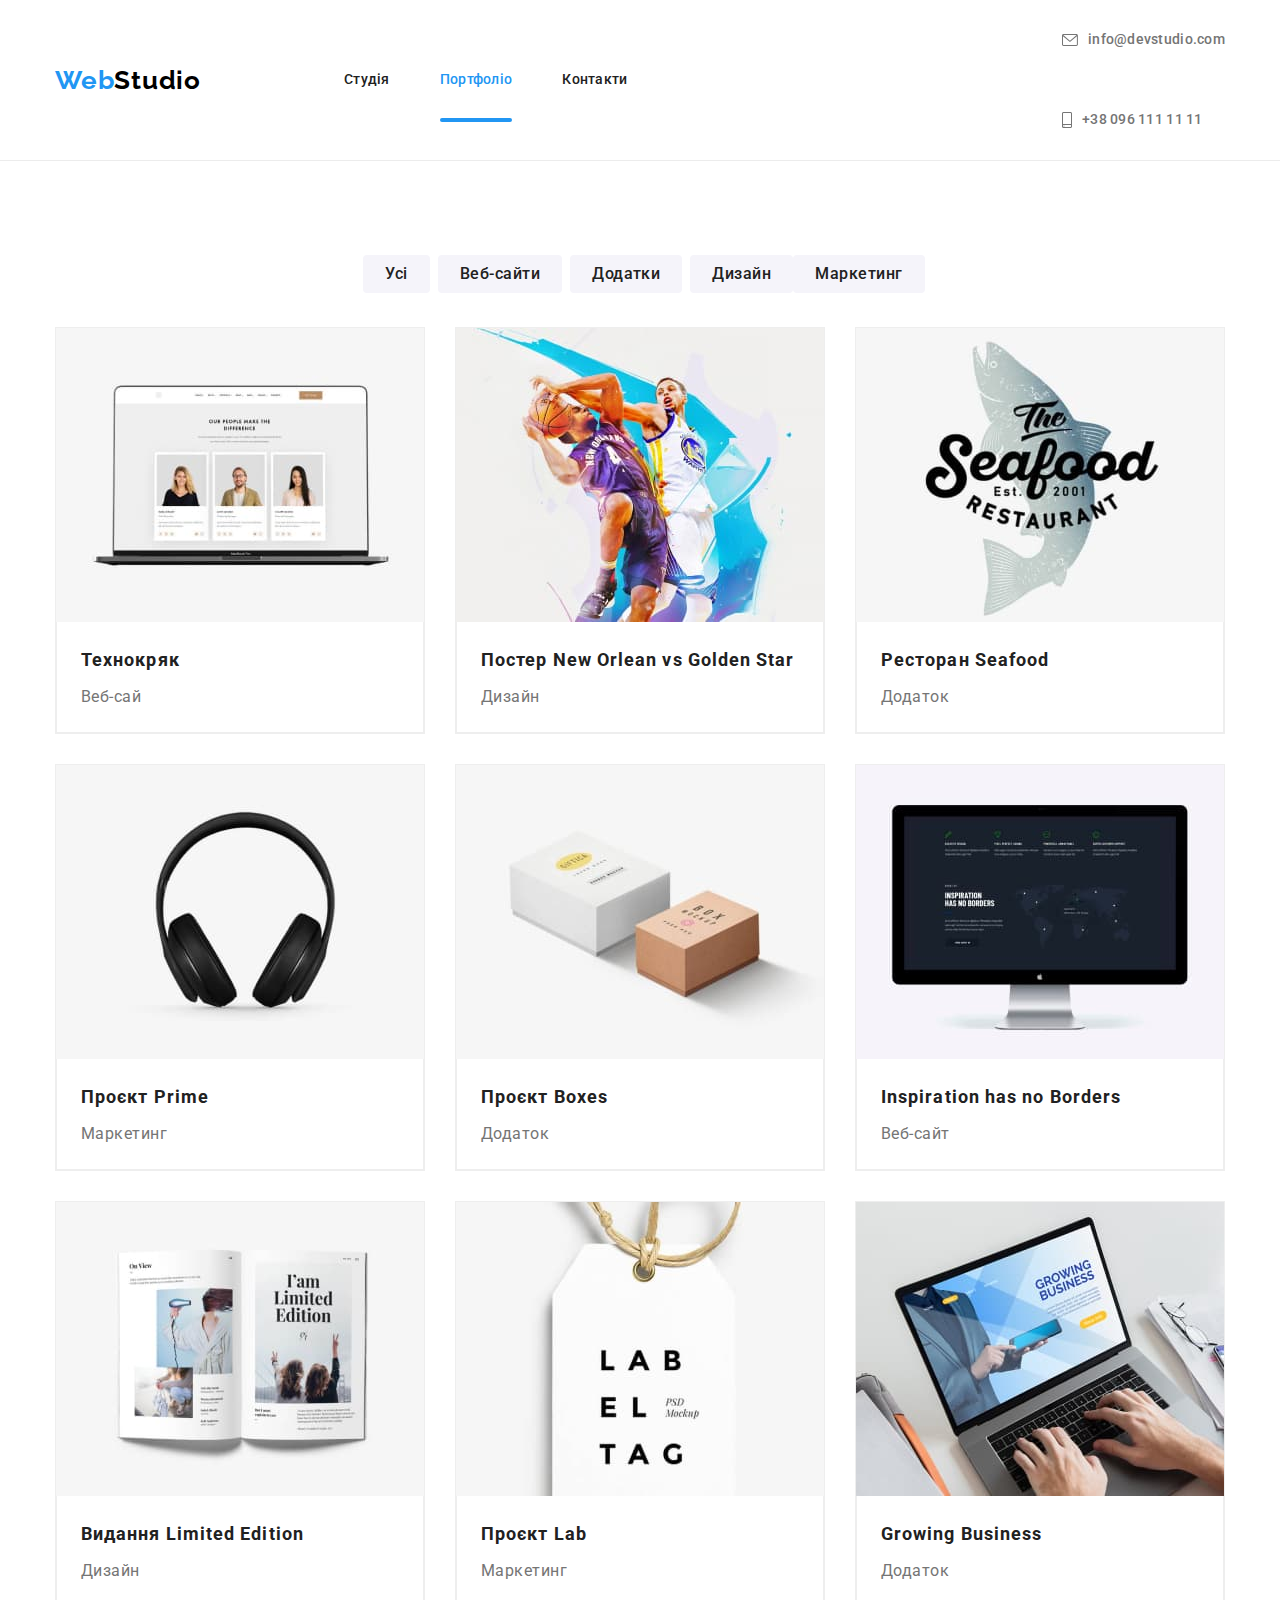
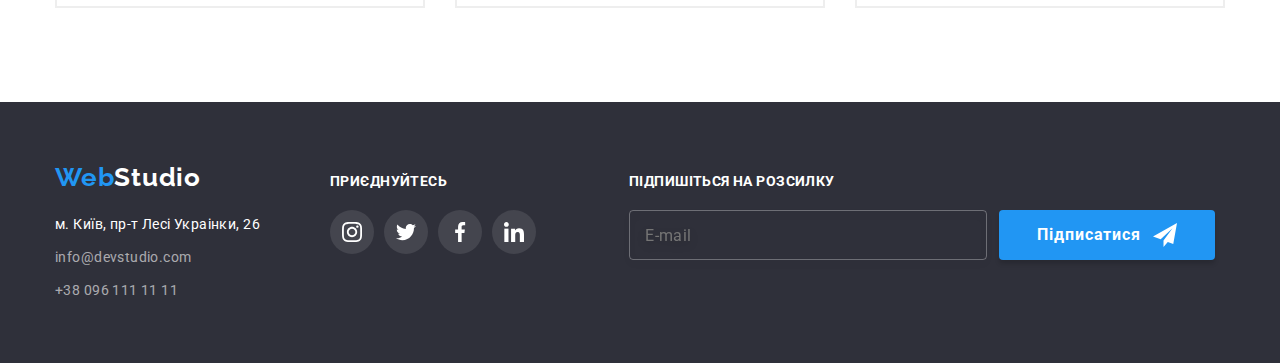
==== portfolio.html @ 85e67bdf "save" ====
<!DOCTYPE html>
<html lang="uk">
  <head>
    <meta charset="UTF-8" />
    <meta http-equiv="X-UA-Compatible" content="IE=edge" />
    <meta name="viewport" content="width=device-width, initial-scale=1.0" />
    <link rel="preconnect" href="https://fonts.googleapis.com" />
    <link rel="preconnect" href="https://fonts.gstatic.com" crossorigin />
    <link
      href="https://fonts.googleapis.com/css2?family=Raleway:wght@700&family=Roboto:wght@400;500;700;900&display=swap"
      rel="stylesheet"
    />
    <link
      rel="stylesheet"
      href="https://cdnjs.cloudflare.com/ajax/libs/modern-normalize/1.1.0/modern-normalize.min.css"
    />
    <link rel="stylesheet" href="./css/main.min.css" />
    <title>WebStudio</title>
  </head>
  <body>
    <header class="header">
      <div class="container container__header--design">
        <a class="logo" href="/" lang="en"
          >Web<span class="logo logo--color-header">Studio</span></a
        >
        <nav class="header__nav">
          <ul class="site-nav">
            <li class="site-nav__item">
              <a class="site-nav__link" href="./index.html">Студія</a>
            </li>
            <li class="site-nav__item">
              <a class="site-nav__link site-nav__link--current" href="#">Портфоліо</a>
            </li>
            <li class="site-nav__item"><a class="site-nav__link" href="#">Контакти</a></li>
          </ul>
        </nav>
        <ul class="contacts-nav">
          <li class="contacts-nav__item">
            <a class="contacts-nav__link" href="mailto:info@devstudio.com">
              <svg class="contacts-nav__icon" width="16px" height="12px">
                <use href="./images/icon/symbol-defs.svg#icon-envelope"></use>
              </svg>
              info@devstudio.com</a
            >
          </li>
          <li class="contacts-nav__item">
            <a class="contacts-nav__link" href="tel:+380961111111"
              ><svg class="contacts-nav__icon" width="10px" height="16px">
                <use href="./images/icon/symbol-defs.svg#icon-smartphone"></use></svg
              >+38 096 111 11 11</a
            >
          </li>
        </ul>
      </div>
    </header>

    <main>
      <section class="portfolio">
        <div class="container">
          <h1 class="portfolio__title">Портфоліо</h1>
          <ul class="portfolio-filter">
            <li class="portfolio-filter__item">
              <button class="portfolio-filter__button" type="button">Усі</button>
            </li>
            <li class="portfolio-filter__item">
              <button class="portfolio-filter__button" type="button">Веб-сайти</button>
            </li>
            <li class="portfolio-filter__item">
              <button class="portfolio-filter__button" type="button">Додатки</button>
            </li>
            <li class="portfolio-filter__item">
              <button class="portfolio-filter__button" type="button">Дизайн</button>
            </li>
            <li class="portfolio-filter__item">
              <button class="portfolio-filter__button" type="button">Маркетинг</button>
            </li>
          </ul>
          <ul class="portfolio-list">
            <li class="portfolio-card">
              <a class="portfolio-card__link" href="#">
                <div class="portfolio-card__img">
                  <img
                    src="./images/portfolio/tehnocrack.jpg"
                    alt="Веб-сайт технокряк"
                    width="370"
                  />
                  <p class="portfolio-card__description">
                    Ресурс пропонує комплексні пропозиції з різним рівнем функціоналу та сервісів.
                    Все це дозволить відвідувачу отримати вичерпні відомості про компанію чи
                    приватну особу.
                  </p>
                </div>
                <div class="portfolio-card__div">
                  <h2 class="portfolio-card__title">Технокряк</h2>
                  <p class="portfolio-card__text">Веб-сай</p>
                </div>
              </a>
            </li>
            <li class="portfolio-card">
              <a class="portfolio-card__link" href="#">
                <div class="portfolio-card__img">
                  <img
                    src="./images/portfolio/neworlean.jpg"
                    alt="Дизайн постеру new orlean vs golden star"
                    width="370"
                  />
                  <p class="portfolio-card__description">
                    Lorem ipsum dolor sit, amet consectetur adipisicing elit. Corrupti expedita
                    perspiciatis exercitationem, nam, optio unde placeat tempora temporibus libero
                    incidunt ut dolorum totam, quibusdam corporis cupiditate voluptas sunt quisquam
                    sit?
                  </p>
                </div>

                <div class="portfolio-card__div">
                  <h2 class="portfolio-card__title">Постер New Orlean vs Golden Star</h2>
                  <p class="portfolio-card__text">Дизайн</p>
                </div>
              </a>
            </li>
            <li class="portfolio-card">
              <a class="portfolio-card__link" href="#">
                <div class="portfolio-card__img">
                  <img
                    src="./images/portfolio/seafood.jpg"
                    alt="Додаток ресторану Сіафуд"
                    width="370"
                  />
                  <p class="portfolio-card__description">
                    Lorem ipsum dolor sit, amet consectetur adipisicing elit. Corrupti expedita
                    perspiciatis exercitationem, nam, optio unde placeat tempora temporibus libero
                    incidunt ut dolorum totam, quibusdam corporis cupiditate voluptas sunt quisquam
                    sit?
                  </p>
                </div>

                <div class="portfolio-card__div">
                  <h2 class="portfolio-card__title">Ресторан Seafood</h2>
                  <p class="portfolio-card__text">Додаток</p>
                </div></a
              >
            </li>
            <li class="portfolio-card">
              <a class="portfolio-card__link" href="#">
                <div class="portfolio-card__img">
                  <img
                    src="./images/portfolio/prime.jpg"
                    alt="Маркетинг проєкт Прайм"
                    width="370"
                  />
                  <p class="portfolio-card__description">
                    Lorem ipsum dolor sit, amet consectetur adipisicing elit. Corrupti expedita
                    perspiciatis exercitationem, nam, optio unde placeat tempora temporibus libero
                    incidunt ut dolorum totam, quibusdam corporis cupiditate voluptas sunt quisquam
                    sit?
                  </p>
                </div>

                <div class="portfolio-card__div">
                  <h2 class="portfolio-card__title">Проєкт Prime</h2>
                  <p class="portfolio-card__text">Маркетинг</p>
                </div></a
              >
            </li>
            <li class="portfolio-card">
              <a class="portfolio-card__link" href="#">
                <div class="portfolio-card__img">
                  <img src="./images/portfolio/boxes.jpg" alt="Додаток Боксес" width="370" />
                  <p class="portfolio-card__description">
                    Lorem ipsum dolor sit, amet consectetur adipisicing elit. Corrupti expedita
                    perspiciatis exercitationem, nam, optio unde placeat tempora temporibus libero
                    incidunt ut dolorum totam, quibusdam corporis cupiditate voluptas sunt quisquam
                    sit?
                  </p>
                </div>

                <div class="portfolio-card__div">
                  <h2 class="portfolio-card__title">Проєкт Boxes</h2>
                  <p class="portfolio-card__text">Додаток</p>
                </div></a
              >
            </li>
            <li class="portfolio-card">
              <a class="portfolio-card__link" href="#">
                <div class="portfolio-card__img">
                  <img
                    src="./images/portfolio/inspiration.jpg"
                    alt="Веб-сайт Натхнення не має кордонів"
                    width="370"
                  />
                  <p class="portfolio-card__description">
                    Lorem ipsum dolor sit, amet consectetur adipisicing elit. Corrupti expedita
                    perspiciatis exercitationem, nam, optio unde placeat tempora temporibus libero
                    incidunt ut dolorum totam, quibusdam corporis cupiditate voluptas sunt quisquam
                    sit?
                  </p>
                </div>

                <div class="portfolio-card__div">
                  <h2 class="portfolio-card__title">Inspiration has no Borders</h2>
                  <p class="portfolio-card__text">Веб-сайт</p>
                </div></a
              >
            </li>
            <li class="portfolio-card">
              <a class="portfolio-card__link" href="#">
                <div class="portfolio-card__img">
                  <img
                    src="./images/portfolio/limitededition.jpg"
                    alt="Дизайн проект з назвою Обмежене видання"
                    width="370"
                  />
                  <p class="portfolio-card__description">
                    Lorem ipsum dolor sit, amet consectetur adipisicing elit. Corrupti expedita
                    perspiciatis exercitationem, nam, optio unde placeat tempora temporibus libero
                    incidunt ut dolorum totam, quibusdam corporis cupiditate voluptas sunt quisquam
                    sit?
                  </p>
                </div>

                <div class="portfolio-card__div">
                  <h2 class="portfolio-card__title">Видання Limited Edition</h2>
                  <p class="portfolio-card__text">Дизайн</p>
                </div></a
              >
            </li>
            <li class="portfolio-card">
              <a class="portfolio-card__link" href="#">
                <div class="portfolio-card__img">
                  <img src="./images/portfolio/lab.jpg" alt="Маркетинг проєкт Лаб" width="370" />
                  <p class="portfolio-card__description">
                    Lorem ipsum dolor sit, amet consectetur adipisicing elit. Corrupti expedita
                    perspiciatis exercitationem, nam, optio unde placeat tempora temporibus libero
                    incidunt ut dolorum totam, quibusdam corporis cupiditate voluptas sunt quisquam
                    sit?
                  </p>
                </div>

                <div class="portfolio-card__div">
                  <h2 class="portfolio-card__title">Проєкт Lab</h2>
                  <p class="portfolio-card__text">Маркетинг</p>
                </div></a
              >
            </li>
            <li class="portfolio-card">
              <a class="portfolio-card__link" href="#">
                <div class="portfolio-card__img">
                  <img
                    src="./images/portfolio/growingbusiness.jpg"
                    alt="Додаток Зростаючий бізнес"
                    width="370"
                  />
                  <p class="portfolio-card__description">
                    Lorem ipsum dolor sit, amet consectetur adipisicing elit. Corrupti expedita
                    perspiciatis exercitationem, nam, optio unde placeat tempora temporibus libero
                    incidunt ut dolorum totam, quibusdam corporis cupiditate voluptas sunt quisquam
                    sit?
                  </p>
                </div>

                <div class="portfolio-card__div">
                  <h2 class="portfolio-card__title">Growing Business</h2>
                  <p class="portfolio-card__text">Додаток</p>
                </div></a
              >
            </li>
          </ul>
        </div>
      </section>
    </main>

    <footer class="footer">
      <div class="container footer--container">
        <div>
          <!--Назва компанії-->
          <a href="/" lang="en" class="logo"
            >Web<span class="logo logo--color-footer">Studio</span></a
          >
          <!--Адреса-->
          <address class="address">
            <ul class="address__list">
              <li class="address__item">
                <a
                  class="address__link address__link--color"
                  href="https://goo.gl/maps/CPtrU1FHBa2aNyZL9"
                  target="_blank"
                  rel="noopener noreferrer nofollow"
                  >м. Київ, пр-т Лесі Украінки, 26</a
                >
              </li>
              <li class="address__item">
                <a class="address__link" href="mailto:info@devstudio.com">info@devstudio.com</a>
              </li>
              <li class="address__item">
                <a class="address__link" href="tel:+380961111111">+38 096 111 11 11</a>
              </li>
            </ul>
          </address>
        </div>
        <div class="footer-social">
          <p class="foter-social__text">приєднуйтесь</p>
          <ul class="social-list">
            <li>
              <a class="social-list__link social-list__link--color" href="#">
                <svg class="social-list__icon social-list__icon--color" width="20px" height="20px">
                  <use href="./images/icon/symbol-defs.svg#icon-instagram"></use></svg
              ></a>
            </li>
            <li>
              <a class="social-list__link social-list__link--color" href="#">
                <svg class="social-list__icon social-list__icon--color" width="20px" height="20px">
                  <use href="./images/icon/symbol-defs.svg#icon-twitter"></use></svg
              ></a>
            </li>
            <li>
              <a class="social-list__link social-list__link--color" href="#">
                <svg class="social-list__icon social-list__icon--color" width="20px" height="20px">
                  <use href="./images/icon/symbol-defs.svg#icon-facebook"></use></svg
              ></a>
            </li>
            <li>
              <a class="social-list__link social-list__link--color" href="#">
                <svg class="social-list__icon social-list__icon--color" width="20px" height="20px">
                  <use href="./images/icon/symbol-defs.svg#icon-linkedin"></use></svg
              ></a>
            </li>
          </ul>
        </div>

        <div class="subscribe">
          <p class="subscribe__text">Підпишіться на розсилку</p>
          <form class="subscribe__form">
            <input
              class="subscribe__input"
              type="email"
              name="mail"
              id="subscribe-mail"
              placeholder="E-mail"
            />
            <button class="button button__subscribe--size" type="submit">
              Підписатися
              <svg class="button__icon" width="24px" height="24px">
                <use href="./images/icon/symbol-defs.svg#icon-send"></use>
              </svg>
            </button>
          </form>
        </div>
      </div>
    </footer>
  </body>
</html>
---- css/main.min.css ----
:root{--accent-color: #2196f3;--primary-text-color: #212121;--accent-color-background: #1586e2;--accent-color-background-description: rgba(33, 150, 243, 0.9);--primary-background-color: #ffffff;--secondary-background-color: #f5f4fa;--dark-background-color: #2f303a;--title-text-color: #757575;--text-color-white: #ffffff;--text-color-black: #000000;--text-color-footer: rgba(255, 255, 255, 0.6);--border-terms-color: #212121;--border-portfolio-card: #eeeeee;--border-portfolio-header: #ececec;--social-icon-color: #afb1b8;--social-icon-white-color: #ffffff;--primary-font: "Roboto";--logo-font: "Raleway"}body{background-color:var(--primary-background-color);font-family:var(--primary-font)}h1,h2,h3,p,ul{margin-top:0;margin-bottom:0;list-style:none}img{display:block;max-width:100%;height:auto}.visually-hidden{position:absolute;white-space:nowrap;width:1px;height:1px;overflow:hidden;border:0;padding:0;clip:rect(0 0 0 0);-webkit-clip-path:inset(50%);clip-path:inset(50%);margin:-1px}.button{display:-webkit-box;display:-ms-flexbox;display:flex;-webkit-box-align:center;-ms-flex-align:center;align-items:center;-webkit-box-pack:center;-ms-flex-pack:center;justify-content:center;margin-left:auto;margin-right:auto;width:216px;height:50px;font-family:var(--primary-font);border:none;font-weight:700;font-size:16px;line-height:1.88;letter-spacing:.06em;color:var(--text-color-white);background-color:var(--accent-color);cursor:pointer;border-radius:4px;padding:0;-webkit-box-shadow:0px 4px 4px rgba(0,0,0,.15);box-shadow:0px 4px 4px rgba(0,0,0,.15);-webkit-transition-property:color,background-color;transition-property:color,background-color;-webkit-transition-duration:250ms;transition-duration:250ms;-webkit-transition-timing-function:cubic-bezier(0.4, 0, 0.2, 1);transition-timing-function:cubic-bezier(0.4, 0, 0.2, 1)}.button:hover,.button:focus{color:var(--text-color-white);background-color:var(--accent-color-background)}.button--size{width:200px;height:50px}.button--size{width:200px;height:50px}.button__icon{margin-left:12px;fill:currentColor}.customers{padding-top:70px;padding-bottom:94px}.customers__title{font-weight:700;font-size:36px;line-height:1.17;letter-spacing:.03em;margin-bottom:50px;text-align:center}.customers-list{display:-webkit-box;display:-ms-flexbox;display:flex;-webkit-box-pack:center;-ms-flex-pack:center;justify-content:center;padding-left:0;gap:30px}.customers-list__item{width:170px;height:92px}.customers-list__link{display:-webkit-box;display:-ms-flexbox;display:flex;-webkit-box-align:center;-ms-flex-align:center;align-items:center;-webkit-box-pack:center;-ms-flex-pack:center;justify-content:center;padding:16px 32px;fill:var(--social-icon-color);border:1px solid #afb1b8;border-radius:4px;-webkit-transition-property:fill,border;transition-property:fill,border;-webkit-transition-duration:250ms;transition-duration:250ms;-webkit-transition-timing-function:cubic-bezier(0.4, 0, 0.2, 1);transition-timing-function:cubic-bezier(0.4, 0, 0.2, 1)}.customers-list__link:hover,.customers-list__link:focus{fill:var(--accent-color);border-color:var(--accent-color)}.container{margin-left:auto;margin-right:auto;padding-left:15px;padding-right:15px}@media screen and (min-width: 480px){.container{width:480px}}@media screen and (min-width: 768px){.container{width:768px}}@media screen and (min-width: 1200px){.container{width:1200px}}.features{padding-top:94px;padding-bottom:94px}.features__title{position:absolute;white-space:nowrap;width:1px;height:1px;overflow:hidden;border:0;padding:0;clip:rect(0 0 0 0);-webkit-clip-path:inset(50%);clip-path:inset(50%);margin:-1px}.features__main{display:-webkit-box;display:-ms-flexbox;display:flex;padding-left:0;-webkit-box-pack:justify;-ms-flex-pack:justify;justify-content:space-between}.features__list{width:270px}.features__icon{display:-webkit-box;display:-ms-flexbox;display:flex;width:270px;height:120px;-webkit-box-align:center;-ms-flex-align:center;align-items:center;-webkit-box-pack:center;-ms-flex-pack:center;justify-content:center;margin-bottom:30px;background-color:var(--secondary-background-color)}.features__name{text-transform:uppercase;font-weight:700;font-size:14px;line-height:1.14;letter-spacing:.03em;margin-bottom:10px}.features__text{font-size:14px;line-height:1.71;letter-spacing:.03em;color:var(--title-text-color)}.footer{background-color:var(--dark-background-color);padding-top:60px;padding-bottom:60px}.footer--container{display:-webkit-box;display:-ms-flexbox;display:flex;-webkit-box-align:baseline;-ms-flex-align:baseline;align-items:baseline}.address{margin-top:20px}.address__list{display:-webkit-box;display:-ms-flexbox;display:flex;-webkit-box-orient:vertical;-webkit-box-direction:normal;-ms-flex-direction:column;flex-direction:column;padding-left:0}.address__item:not(:last-child){margin-bottom:9px}.address__link{text-decoration:none;font-style:normal;font-size:14px;line-height:1.71;letter-spacing:.03em;color:var(--text-color-footer);-webkit-transition-property:color;transition-property:color;-webkit-transition-duration:250ms;transition-duration:250ms;-webkit-transition-timing-function:cubic-bezier(0.4, 0, 0.2, 1);transition-timing-function:cubic-bezier(0.4, 0, 0.2, 1)}.address__link:hover,.address__link:focus{color:var(--accent-color)}.address__link--color{color:var(--text-color-white)}.address__link--color:hover,.address__link--color:focus{color:var(--accent-color)}.subscribe{margin-left:93px}.subscribe__text{font-weight:700;font-size:14px;line-height:1.14;letter-spacing:.03em;text-transform:uppercase;color:var(--text-color-white);margin-bottom:20px}.subscribe__form{display:-webkit-box;display:-ms-flexbox;display:flex}.subscribe__input{width:358px;height:50px;padding-left:15px;padding-right:15px;font-weight:400;font-size:16px;line-height:1.25;letter-spacing:.03em;color:rgba(255,255,255,.6);background-color:inherit;outline:none;margin-right:12px;border:1px solid rgba(255,255,255,.3);-webkit-filter:drop-shadow(0px 4px 4px rgba(0, 0, 0, 0.15));filter:drop-shadow(0px 4px 4px rgba(0, 0, 0, 0.15));border-radius:4px;-webkit-transition-property:border-color;transition-property:border-color;-webkit-transition-duration:250ms;transition-duration:250ms;-webkit-transition-timing-function:cubic-bezier(0.4, 0, 0.2, 1);transition-timing-function:cubic-bezier(0.4, 0, 0.2, 1)}.subscribe__input:hover,.subscribe__input:focus{border-color:var(--accent-color);cursor:pointer}.header{border-bottom:1px solid var(--border-portfolio-header)}.container__header--design{display:-webkit-box;display:-ms-flexbox;display:flex;-webkit-box-align:center;-ms-flex-align:center;align-items:center;border:none;height:60px}@media screen and (min-width: 768px){.container__header--design{height:100%}}@media screen and (min-width: 1200x){.container__header--design{height:100%}}.header__nav{display:-webkit-box;display:-ms-flexbox;display:flex;-webkit-box-align:center;-ms-flex-align:center;align-items:center}.site-nav{display:none;margin-left:93px;padding-left:0}@media screen and (min-width: 768px){.site-nav{display:-webkit-box;display:-ms-flexbox;display:flex}}.site-nav__item{margin-left:50px}.site-nav__link{display:block;padding-top:32px;padding-bottom:32px;text-decoration:none;font-weight:500;font-size:14px;line-height:1.14;letter-spacing:.02em;color:var(--primary-text-color);-webkit-transition-property:color;transition-property:color;-webkit-transition-duration:250ms;transition-duration:250ms;-webkit-transition-timing-function:cubic-bezier(0.4, 0, 0.2, 1);transition-timing-function:cubic-bezier(0.4, 0, 0.2, 1)}.site-nav__link--current{position:relative;color:var(--accent-color);-webkit-transition-property:color;transition-property:color;-webkit-transition-duration:250ms;transition-duration:250ms;-webkit-transition-timing-function:cubic-bezier(0.4, 0, 0.2, 1);transition-timing-function:cubic-bezier(0.4, 0, 0.2, 1)}.site-nav__link:hover,.site-nav__link:focus{color:var(--accent-color)}.site-nav__link--current::after{display:block;position:absolute;bottom:-2px;width:100%;height:4px;background-color:currentColor;content:"";border-radius:2px}.contacts-nav{display:none;-webkit-box-align:center;-ms-flex-align:center;align-items:center;margin-left:auto;padding-left:0;margin-left:auto}@media screen and (min-width: 768px){.contacts-nav{display:block}}.contacts-nav__item{margin-left:30px}.contacts-nav__link{display:-webkit-box;display:-ms-flexbox;display:flex;-webkit-box-align:center;-ms-flex-align:center;align-items:center;padding-top:32px;padding-bottom:32px;text-decoration:none;font-weight:500;font-size:14px;line-height:1.14;letter-spacing:.02em;color:var(--title-text-color);-webkit-transition-property:color;transition-property:color;-webkit-transition-duration:250ms;transition-duration:250ms;-webkit-transition-timing-function:cubic-bezier(0.4, 0, 0.2, 1);transition-timing-function:cubic-bezier(0.4, 0, 0.2, 1)}.contacts-nav__link:hover,.contacts-nav__link:focus{color:var(--accent-color)}.contacts-nav__icon{margin-right:10px;fill:currentColor}.header__menu-button{margin-left:auto}@media screen and (min-width: 768px){.header__menu-button{display:none}}.hero{background-color:var(--dark-background-color);background-image:-webkit-gradient(linear, left top, left bottom, from(rgba(47, 48, 58, 0.4)), to(rgba(47, 48, 58, 0.4))),url(../images/Hero.jpg);background-image:linear-gradient(rgba(47, 48, 58, 0.4), rgba(47, 48, 58, 0.4)),url(../images/Hero.jpg);background-repeat:no-repeat;background-position:50%;text-align:center;-webkit-box-pack:center;-ms-flex-pack:center;justify-content:center;max-width:1600px;padding-top:200px;padding-bottom:200px;margin-left:auto;margin-right:auto}.hero__title{font-weight:900;font-size:44px;line-height:1.36;text-transform:uppercase;letter-spacing:.06em;color:var(--text-color-white);margin-bottom:30px;max-width:696px;margin-left:auto;margin-right:auto}.logo{text-decoration:none;font-family:var(--logo-font);font-weight:700;font-size:26px;line-height:1.19;letter-spacing:.03em;color:var(--accent-color)}.logo--color-header{color:var(--text-color-black)}.logo--color-footer{color:var(--text-color-white)}.backdrop{position:fixed;top:0;left:0;width:100%;height:100%;background-color:rgba(0,0,0,.2);-webkit-transition-property:opacity,visibility;transition-property:opacity,visibility;-webkit-transition-duration:250ms;transition-duration:250ms;-webkit-transition-timing-function:cubic-bezier(0.4, 0, 0.2, 1);transition-timing-function:cubic-bezier(0.4, 0, 0.2, 1)}.is-hidden{opacity:0;visibility:hidden;pointer-events:none}.modal{position:absolute;top:50%;left:50%;-webkit-transform:translate(-50%, -50%);transform:translate(-50%, -50%);width:528px;padding:40px;background-color:var(--primary-background-color);-webkit-box-shadow:0px 1px 3px rgba(0,0,0,.12),0px 1px 1px rgba(0,0,0,.14),0px 2px 1px rgba(0,0,0,.2);box-shadow:0px 1px 3px rgba(0,0,0,.12),0px 1px 1px rgba(0,0,0,.14),0px 2px 1px rgba(0,0,0,.2);border-radius:4px}.modal__close-button{position:absolute;top:8px;right:8px;width:30px;height:30px;padding:0;border-radius:50%;background-color:var(--primary-background-color);border:1px solid rgba(0,0,0,.1);cursor:pointer;outline:none}.modal__close-button:hover .modal__close-icon,.modal__close-button:focus .modal__close-icon{fill:var(--accent-color)}.modal__close-icon{position:absolute;top:50%;left:50%;-webkit-transform:translate(-50%, -50%);transform:translate(-50%, -50%);-webkit-transition-property:fill;transition-property:fill;-webkit-transition-duration:250ms;transition-duration:250ms;-webkit-transition-timing-function:cubic-bezier(0.4, 0, 0.2, 1);transition-timing-function:cubic-bezier(0.4, 0, 0.2, 1)}.modal__title{font-weight:700;font-size:20px;line-height:1.15;text-align:center;margin-bottom:12px;letter-spacing:.03em;color:var(--primary-text-color)}.order-form__lable{display:block;font-weight:400;font-size:12px;line-height:1.17;letter-spacing:.01em;margin-bottom:4px;color:var(--title-text-color)}.order-form__block{position:relative;display:-webkit-box;display:-ms-flexbox;display:flex;-webkit-box-orient:vertical;-webkit-box-direction:normal;-ms-flex-direction:column;flex-direction:column;margin-bottom:10px}.order-form__block:hover .order-form__icon{fill:var(--accent-color)}.order-form__block:focus-within .order-form__icon{fill:var(--accent-color)}.order-form__icon{position:absolute;width:18px;height:18px;top:50%;-webkit-transform:translateY(-50%);transform:translateY(-50%);left:15px;fill:currentColor;-webkit-transition-property:fill;transition-property:fill;-webkit-transition-duration:250ms;transition-duration:250ms;-webkit-transition-timing-function:cubic-bezier(0.4, 0, 0.2, 1);transition-timing-function:cubic-bezier(0.4, 0, 0.2, 1)}.order-form__input{padding:11px 12px 11px 42px;border:1px solid rgba(33,33,33,.2);border-radius:4px;outline:none;-webkit-transition-property:border-color;transition-property:border-color;-webkit-transition-duration:250ms;transition-duration:250ms;-webkit-transition-timing-function:cubic-bezier(0.4, 0, 0.2, 1);transition-timing-function:cubic-bezier(0.4, 0, 0.2, 1)}.order-form__input:hover,.order-form__input:focus{border-color:var(--accent-color);cursor:pointer}.order-form__comments{display:block;margin-bottom:20px;resize:none;width:100%;height:120px;padding:12px 16px;border:1px solid rgba(33,33,33,.2);border-radius:4px;outline:none;-webkit-transition-property:border-color;transition-property:border-color;-webkit-transition-duration:250ms;transition-duration:250ms;-webkit-transition-timing-function:cubic-bezier(0.4, 0, 0.2, 1);transition-timing-function:cubic-bezier(0.4, 0, 0.2, 1)}.order-form__comments:hover,.order-form__comments:focus{border-color:var(--accent-color);cursor:pointer}.order-form__block textarea::-webkit-input-placeholder{font-weight:400;font-size:12px;line-height:1.17;letter-spacing:.01em;color:rgba(117,117,117,.5)}.order-form__block textarea::-moz-placeholder{font-weight:400;font-size:12px;line-height:1.17;letter-spacing:.01em;color:rgba(117,117,117,.5)}.order-form__block textarea:-ms-input-placeholder{font-weight:400;font-size:12px;line-height:1.17;letter-spacing:.01em;color:rgba(117,117,117,.5)}.order-form__block textarea::-ms-input-placeholder{font-weight:400;font-size:12px;line-height:1.17;letter-spacing:.01em;color:rgba(117,117,117,.5)}.order-form__block textarea::placeholder{font-weight:400;font-size:12px;line-height:1.17;letter-spacing:.01em;color:rgba(117,117,117,.5)}.conditions{position:relative;margin-bottom:30px}.conditions__label::before{position:absolute;top:50%;-webkit-transform:translateY(-50%);transform:translateY(-50%);left:12px;width:16px;height:15px;border:2px solid var(--border-terms-color);border-radius:2px;opacity:1;content:""}.conditions__input:checked+.conditions__label::before{opacity:0}.conditions__label::after{position:absolute;top:50%;-webkit-transform:translateY(-50%);transform:translateY(-50%);left:12px;width:16px;height:15px;background-image:url(../images/icon/icon\ check.svg);border-radius:2px;opacity:0;content:""}.conditions__input:checked+.conditions__label::after{opacity:1}.conditions__label{padding-left:35px;font-weight:400;font-size:14px;line-height:1.71;letter-spacing:.03em;color:var(--title-text-color)}.conditions__link{-webkit-text-decoration-line:underline;text-decoration-line:underline;color:var(--accent-color)}.portfolio{margin-top:94px;margin-bottom:94px}.portfolio__title{position:absolute;white-space:nowrap;width:1px;height:1px;overflow:hidden;border:0;padding:0;clip:rect(0 0 0 0);-webkit-clip-path:inset(50%);clip-path:inset(50%);margin:-1px}.portfolio-filter{display:-webkit-box;display:-ms-flexbox;display:flex;-webkit-box-pack:center;-ms-flex-pack:center;justify-content:center;margin-bottom:34px;padding-left:0}.portfolio-filter__item:not(:last-child){margin-left:8px}.portfolio-filter__button{cursor:pointer;font-family:var(--primary-font);border:none;font-weight:500;font-size:16px;line-height:1.63;letter-spacing:.03em;padding:6px 22px;border-radius:4px;-webkit-box-shadow:none;box-shadow:none;color:var(--primary-text-color);background-color:var(--secondary-background-color);-webkit-transition:color,background-color,-webkit-box-shadow;transition:color,background-color,-webkit-box-shadow;transition:box-shadow,color,background-color;transition:box-shadow,color,background-color,-webkit-box-shadow;-webkit-transition-duration:250ms;transition-duration:250ms;-webkit-transition-timing-function:cubic-bezier(0.4, 0, 0.2, 1);transition-timing-function:cubic-bezier(0.4, 0, 0.2, 1)}.portfolio-filter__button:hover,.portfolio-filter__button:focus{background-color:var(--accent-color);color:var(--text-color-white);-webkit-box-shadow:0px 3px 1px rgba(0,0,0,.1),0px 1px 2px rgba(0,0,0,.08),0px 2px 2px rgba(0,0,0,.12);box-shadow:0px 3px 1px rgba(0,0,0,.1),0px 1px 2px rgba(0,0,0,.08),0px 2px 2px rgba(0,0,0,.12)}.portfolio-list{display:-webkit-box;display:-ms-flexbox;display:flex;-ms-flex-wrap:wrap;flex-wrap:wrap;padding:0;margin:0 -30px -30px 0}.portfolio-card__link{position:relative;display:block;width:370px;text-decoration:none;margin-right:30px;margin-bottom:30px;border:1px solid #eee;-webkit-box-shadow:none;box-shadow:none;-webkit-transition-property:-webkit-box-shadow;transition-property:-webkit-box-shadow;transition-property:box-shadow;transition-property:box-shadow, -webkit-box-shadow;-webkit-transition-duration:250ms;transition-duration:250ms;-webkit-transition-timing-function:cubic-bezier(0.4, 0, 0.2, 1);transition-timing-function:cubic-bezier(0.4, 0, 0.2, 1);overflow:hidden}.portfolio-card__link:hover,.portfolio-card__link:focus{-webkit-box-shadow:0px 1px 1px rgba(0,0,0,.12),0px 4px 4px rgba(0,0,0,.06),1px 4px 6px rgba(0,0,0,.16);box-shadow:0px 1px 1px rgba(0,0,0,.12),0px 4px 4px rgba(0,0,0,.06),1px 4px 6px rgba(0,0,0,.16)}.portfolio-card__link:hover .portfolio-card__description,.portfolio-card__link:focus .portfolio-card__description{-webkit-transform:translateY(0);transform:translateY(0);color:var(--text-color-white)}.portfolio-card__img{position:relative;width:370px;overflow:hidden}.portfolio-card__div{padding:20px 24px;border-right:1px solid var(--border-portfolio-card);border-bottom:1px solid var(--border-portfolio-card);border-left:1px solid var(--border-portfolio-card)}.portfolio-card__title{font-weight:700;font-size:18px;line-height:2;letter-spacing:.06em;margin-bottom:4px;color:var(--primary-text-color)}.portfolio-card__text{font-size:16px;line-height:1.88;letter-spacing:.03em;color:var(--title-text-color)}.portfolio-card__description{display:-webkit-box;display:-ms-flexbox;display:flex;position:absolute;top:0;left:0;-webkit-box-align:center;-ms-flex-align:center;align-items:center;width:100%;height:100%;padding:24px;font-weight:400;font-size:18px;line-height:1.56;letter-spacing:.03em;-webkit-transform:translateY(100.1%);transform:translateY(100.1%);background-color:var(--accent-color-background-description);-webkit-transition-property:opacity,-webkit-transform;transition-property:opacity,-webkit-transform;transition-property:transform,opacity;transition-property:transform,opacity,-webkit-transform;-webkit-transition-duration:250ms;transition-duration:250ms;-webkit-transition-timing-function:cubic-bezier(0.4, 0, 0.2, 1);transition-timing-function:cubic-bezier(0.4, 0, 0.2, 1)}.social{padding-bottom:30px;background-color:inherit}.social-list{display:-webkit-box;display:-ms-flexbox;display:flex;-webkit-box-pack:center;-ms-flex-pack:center;justify-content:center;padding-left:0;gap:10px}.social-list__link{width:44px;height:44px;display:-webkit-box;display:-ms-flexbox;display:flex;-webkit-box-pack:center;-ms-flex-pack:center;justify-content:center;-webkit-box-align:center;-ms-flex-align:center;align-items:center;border-radius:50%;-webkit-transition-property:background-color;transition-property:background-color;-webkit-transition-duration:250ms;transition-duration:250ms;-webkit-transition-timing-function:cubic-bezier(0.4, 0, 0.2, 1);transition-timing-function:cubic-bezier(0.4, 0, 0.2, 1)}.social-list__link:hover,.social-list__link:focus{background-color:var(--accent-color)}.social-list__link:hover .social-list__icon,.social-list__link:focus .social-list__icon{fill:var(--social-icon-white-color);border-color:var(--social-icon-white-color)}.social-list__icon{fill:var(--social-icon-color);-webkit-transition-property:fill;transition-property:fill;-webkit-transition-duration:250ms;transition-duration:250ms;-webkit-transition-timing-function:cubic-bezier(0.4, 0, 0.2, 1);transition-timing-function:cubic-bezier(0.4, 0, 0.2, 1)}.footer-social{margin-left:70px}.foter-social__text{font-weight:700;font-size:14px;line-height:1.14;letter-spacing:.03em;text-transform:uppercase;color:var(--text-color-white);margin-bottom:20px}.social-list__link--color{background-color:rgba(255,255,255,.1)}.social-list__icon--color{fill:var(--social-icon-white-color)}.team{background-color:var(--secondary-background-color);padding-top:94px;padding-bottom:94px}.team__title{font-weight:700;font-size:36px;line-height:1.17;letter-spacing:.03em;margin-bottom:50px;text-align:center}.team-list{display:-webkit-box;display:-ms-flexbox;display:flex;-ms-flex-wrap:wrap;flex-wrap:wrap;padding:0;gap:30px}.team-list__item{width:270px;text-align:center;background-color:var(--primary-background-color);border-radius:0px 0px 4px 4px;-webkit-box-shadow:0px 1px 3px rgba(0,0,0,.12),0px 1px 1px rgba(0,0,0,.14),0px 2px 1px rgba(0,0,0,.2);box-shadow:0px 1px 3px rgba(0,0,0,.12),0px 1px 1px rgba(0,0,0,.14),0px 2px 1px rgba(0,0,0,.2)}.team-list__div{padding:30px}.team-list__name{display:inline-block;margin-bottom:10px;font-weight:500;font-size:16px;line-height:1.19;letter-spacing:.03em;color:var(--primary-text-color)}.team-list__text{margin-bottom:16px;font-size:16px;line-height:1.19;letter-spacing:.03em;color:var(--title-text-color)}.work{padding-bottom:94px}.work__title{display:block;font-weight:700;font-size:36px;line-height:1.17;letter-spacing:.03em;margin-bottom:50px;text-align:center}.work-list{display:-webkit-box;display:-ms-flexbox;display:flex;padding-left:0;gap:30px}.work-list__item{position:relative;max-width:370px;gap:30px}.work-list__name{position:absolute;bottom:0;width:100%;padding:27px;font-weight:700;font-size:14px;line-height:1.14;text-align:center;letter-spacing:.03em;text-transform:uppercase;color:var(--text-color-white);background:rgba(47,48,58,.8)}/*# sourceMappingURL=main.min.css.map */
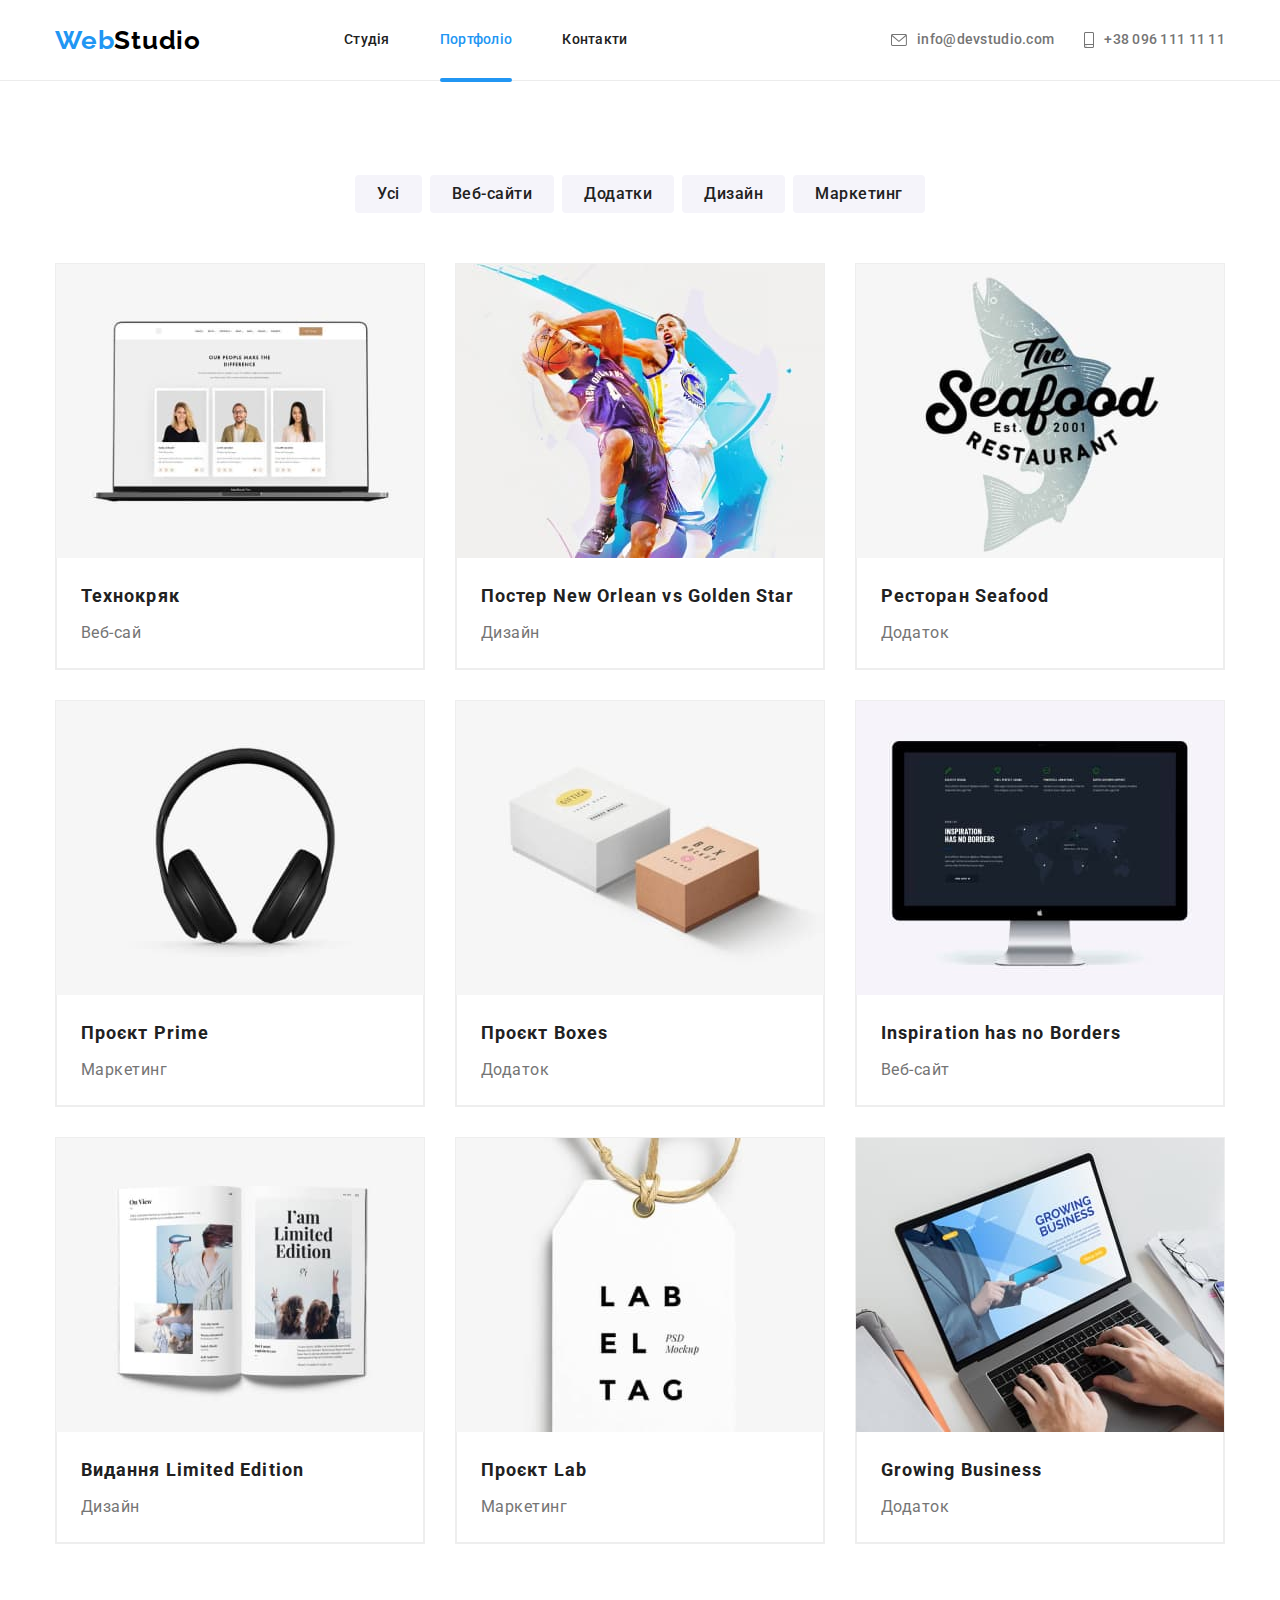
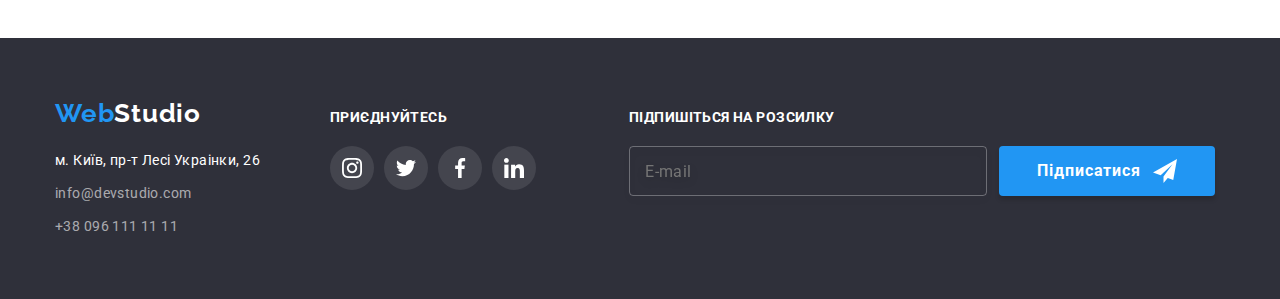
==== commit 2e70348d: "save 15.11.22 (21:30)" ====
--- a/portfolio.html
+++ b/portfolio.html
@@ -20,7 +20,7 @@
   <body>
     <header class="header">
       <div class="container container__header--design">
-        <a class="logo" href="/" lang="en"
+        <a class="logo" href="./portfolio.html" lang="en"
           >Web<span class="logo logo--color-header">Studio</span></a
         >
         <nav class="header__nav">
@@ -51,6 +51,11 @@
             >
           </li>
         </ul>
+        <button class="header__menu-button">
+          <svg width="24px" height="16px">
+            <use href="./images/icon/symbol-defs.svg#icon-menu_24px"></use>
+          </svg>
+        </button>
       </div>
     </header>
 
@@ -271,7 +276,7 @@
 
     <footer class="footer">
       <div class="container footer--container">
-        <div>
+        <div class="footer__div">
           <!--Назва компанії-->
           <a href="/" lang="en" class="logo"
             >Web<span class="logo logo--color-footer">Studio</span></a
--- a/css/main.min.css
+++ b/css/main.min.css
@@ -1 +1 @@
-:root{--accent-color: #2196f3;--primary-text-color: #212121;--accent-color-background: #1586e2;--accent-color-background-description: rgba(33, 150, 243, 0.9);--primary-background-color: #ffffff;--secondary-background-color: #f5f4fa;--dark-background-color: #2f303a;--title-text-color: #757575;--text-color-white: #ffffff;--text-color-black: #000000;--text-color-footer: rgba(255, 255, 255, 0.6);--border-terms-color: #212121;--border-portfolio-card: #eeeeee;--border-portfolio-header: #ececec;--social-icon-color: #afb1b8;--social-icon-white-color: #ffffff;--primary-font: "Roboto";--logo-font: "Raleway"}body{background-color:var(--primary-background-color);font-family:var(--primary-font)}h1,h2,h3,p,ul{margin-top:0;margin-bottom:0;list-style:none}img{display:block;max-width:100%;height:auto}.visually-hidden{position:absolute;white-space:nowrap;width:1px;height:1px;overflow:hidden;border:0;padding:0;clip:rect(0 0 0 0);-webkit-clip-path:inset(50%);clip-path:inset(50%);margin:-1px}.button{display:-webkit-box;display:-ms-flexbox;display:flex;-webkit-box-align:center;-ms-flex-align:center;align-items:center;-webkit-box-pack:center;-ms-flex-pack:center;justify-content:center;margin-left:auto;margin-right:auto;width:216px;height:50px;font-family:var(--primary-font);border:none;font-weight:700;font-size:16px;line-height:1.88;letter-spacing:.06em;color:var(--text-color-white);background-color:var(--accent-color);cursor:pointer;border-radius:4px;padding:0;-webkit-box-shadow:0px 4px 4px rgba(0,0,0,.15);box-shadow:0px 4px 4px rgba(0,0,0,.15);-webkit-transition-property:color,background-color;transition-property:color,background-color;-webkit-transition-duration:250ms;transition-duration:250ms;-webkit-transition-timing-function:cubic-bezier(0.4, 0, 0.2, 1);transition-timing-function:cubic-bezier(0.4, 0, 0.2, 1)}.button:hover,.button:focus{color:var(--text-color-white);background-color:var(--accent-color-background)}.button--size{width:200px;height:50px}.button--size{width:200px;height:50px}.button__icon{margin-left:12px;fill:currentColor}.customers{padding-top:70px;padding-bottom:94px}.customers__title{font-weight:700;font-size:36px;line-height:1.17;letter-spacing:.03em;margin-bottom:50px;text-align:center}.customers-list{display:-webkit-box;display:-ms-flexbox;display:flex;-webkit-box-pack:center;-ms-flex-pack:center;justify-content:center;padding-left:0;gap:30px}.customers-list__item{width:170px;height:92px}.customers-list__link{display:-webkit-box;display:-ms-flexbox;display:flex;-webkit-box-align:center;-ms-flex-align:center;align-items:center;-webkit-box-pack:center;-ms-flex-pack:center;justify-content:center;padding:16px 32px;fill:var(--social-icon-color);border:1px solid #afb1b8;border-radius:4px;-webkit-transition-property:fill,border;transition-property:fill,border;-webkit-transition-duration:250ms;transition-duration:250ms;-webkit-transition-timing-function:cubic-bezier(0.4, 0, 0.2, 1);transition-timing-function:cubic-bezier(0.4, 0, 0.2, 1)}.customers-list__link:hover,.customers-list__link:focus{fill:var(--accent-color);border-color:var(--accent-color)}.container{margin-left:auto;margin-right:auto;padding-left:15px;padding-right:15px}@media screen and (min-width: 480px){.container{width:480px}}@media screen and (min-width: 768px){.container{width:768px}}@media screen and (min-width: 1200px){.container{width:1200px}}.features{padding-top:94px;padding-bottom:94px}.features__title{position:absolute;white-space:nowrap;width:1px;height:1px;overflow:hidden;border:0;padding:0;clip:rect(0 0 0 0);-webkit-clip-path:inset(50%);clip-path:inset(50%);margin:-1px}.features__main{display:-webkit-box;display:-ms-flexbox;display:flex;padding-left:0;-webkit-box-pack:justify;-ms-flex-pack:justify;justify-content:space-between}.features__list{width:270px}.features__icon{display:-webkit-box;display:-ms-flexbox;display:flex;width:270px;height:120px;-webkit-box-align:center;-ms-flex-align:center;align-items:center;-webkit-box-pack:center;-ms-flex-pack:center;justify-content:center;margin-bottom:30px;background-color:var(--secondary-background-color)}.features__name{text-transform:uppercase;font-weight:700;font-size:14px;line-height:1.14;letter-spacing:.03em;margin-bottom:10px}.features__text{font-size:14px;line-height:1.71;letter-spacing:.03em;color:var(--title-text-color)}.footer{background-color:var(--dark-background-color);padding-top:60px;padding-bottom:60px}.footer--container{display:-webkit-box;display:-ms-flexbox;display:flex;-webkit-box-align:baseline;-ms-flex-align:baseline;align-items:baseline}.address{margin-top:20px}.address__list{display:-webkit-box;display:-ms-flexbox;display:flex;-webkit-box-orient:vertical;-webkit-box-direction:normal;-ms-flex-direction:column;flex-direction:column;padding-left:0}.address__item:not(:last-child){margin-bottom:9px}.address__link{text-decoration:none;font-style:normal;font-size:14px;line-height:1.71;letter-spacing:.03em;color:var(--text-color-footer);-webkit-transition-property:color;transition-property:color;-webkit-transition-duration:250ms;transition-duration:250ms;-webkit-transition-timing-function:cubic-bezier(0.4, 0, 0.2, 1);transition-timing-function:cubic-bezier(0.4, 0, 0.2, 1)}.address__link:hover,.address__link:focus{color:var(--accent-color)}.address__link--color{color:var(--text-color-white)}.address__link--color:hover,.address__link--color:focus{color:var(--accent-color)}.subscribe{margin-left:93px}.subscribe__text{font-weight:700;font-size:14px;line-height:1.14;letter-spacing:.03em;text-transform:uppercase;color:var(--text-color-white);margin-bottom:20px}.subscribe__form{display:-webkit-box;display:-ms-flexbox;display:flex}.subscribe__input{width:358px;height:50px;padding-left:15px;padding-right:15px;font-weight:400;font-size:16px;line-height:1.25;letter-spacing:.03em;color:rgba(255,255,255,.6);background-color:inherit;outline:none;margin-right:12px;border:1px solid rgba(255,255,255,.3);-webkit-filter:drop-shadow(0px 4px 4px rgba(0, 0, 0, 0.15));filter:drop-shadow(0px 4px 4px rgba(0, 0, 0, 0.15));border-radius:4px;-webkit-transition-property:border-color;transition-property:border-color;-webkit-transition-duration:250ms;transition-duration:250ms;-webkit-transition-timing-function:cubic-bezier(0.4, 0, 0.2, 1);transition-timing-function:cubic-bezier(0.4, 0, 0.2, 1)}.subscribe__input:hover,.subscribe__input:focus{border-color:var(--accent-color);cursor:pointer}.header{border-bottom:1px solid var(--border-portfolio-header)}.container__header--design{display:-webkit-box;display:-ms-flexbox;display:flex;-webkit-box-align:center;-ms-flex-align:center;align-items:center;border:none;height:60px}@media screen and (min-width: 768px){.container__header--design{height:100%}}@media screen and (min-width: 1200x){.container__header--design{height:100%}}.header__nav{display:-webkit-box;display:-ms-flexbox;display:flex;-webkit-box-align:center;-ms-flex-align:center;align-items:center}.site-nav{display:none;margin-left:93px;padding-left:0}@media screen and (min-width: 768px){.site-nav{display:-webkit-box;display:-ms-flexbox;display:flex}}.site-nav__item{margin-left:50px}.site-nav__link{display:block;padding-top:32px;padding-bottom:32px;text-decoration:none;font-weight:500;font-size:14px;line-height:1.14;letter-spacing:.02em;color:var(--primary-text-color);-webkit-transition-property:color;transition-property:color;-webkit-transition-duration:250ms;transition-duration:250ms;-webkit-transition-timing-function:cubic-bezier(0.4, 0, 0.2, 1);transition-timing-function:cubic-bezier(0.4, 0, 0.2, 1)}.site-nav__link--current{position:relative;color:var(--accent-color);-webkit-transition-property:color;transition-property:color;-webkit-transition-duration:250ms;transition-duration:250ms;-webkit-transition-timing-function:cubic-bezier(0.4, 0, 0.2, 1);transition-timing-function:cubic-bezier(0.4, 0, 0.2, 1)}.site-nav__link:hover,.site-nav__link:focus{color:var(--accent-color)}.site-nav__link--current::after{display:block;position:absolute;bottom:-2px;width:100%;height:4px;background-color:currentColor;content:"";border-radius:2px}.contacts-nav{display:none;-webkit-box-align:center;-ms-flex-align:center;align-items:center;margin-left:auto;padding-left:0;margin-left:auto}@media screen and (min-width: 768px){.contacts-nav{display:block}}.contacts-nav__item{margin-left:30px}.contacts-nav__link{display:-webkit-box;display:-ms-flexbox;display:flex;-webkit-box-align:center;-ms-flex-align:center;align-items:center;padding-top:32px;padding-bottom:32px;text-decoration:none;font-weight:500;font-size:14px;line-height:1.14;letter-spacing:.02em;color:var(--title-text-color);-webkit-transition-property:color;transition-property:color;-webkit-transition-duration:250ms;transition-duration:250ms;-webkit-transition-timing-function:cubic-bezier(0.4, 0, 0.2, 1);transition-timing-function:cubic-bezier(0.4, 0, 0.2, 1)}.contacts-nav__link:hover,.contacts-nav__link:focus{color:var(--accent-color)}.contacts-nav__icon{margin-right:10px;fill:currentColor}.header__menu-button{margin-left:auto}@media screen and (min-width: 768px){.header__menu-button{display:none}}.hero{background-color:var(--dark-background-color);background-image:-webkit-gradient(linear, left top, left bottom, from(rgba(47, 48, 58, 0.4)), to(rgba(47, 48, 58, 0.4))),url(../images/Hero.jpg);background-image:linear-gradient(rgba(47, 48, 58, 0.4), rgba(47, 48, 58, 0.4)),url(../images/Hero.jpg);background-repeat:no-repeat;background-position:50%;text-align:center;-webkit-box-pack:center;-ms-flex-pack:center;justify-content:center;max-width:1600px;padding-top:200px;padding-bottom:200px;margin-left:auto;margin-right:auto}.hero__title{font-weight:900;font-size:44px;line-height:1.36;text-transform:uppercase;letter-spacing:.06em;color:var(--text-color-white);margin-bottom:30px;max-width:696px;margin-left:auto;margin-right:auto}.logo{text-decoration:none;font-family:var(--logo-font);font-weight:700;font-size:26px;line-height:1.19;letter-spacing:.03em;color:var(--accent-color)}.logo--color-header{color:var(--text-color-black)}.logo--color-footer{color:var(--text-color-white)}.backdrop{position:fixed;top:0;left:0;width:100%;height:100%;background-color:rgba(0,0,0,.2);-webkit-transition-property:opacity,visibility;transition-property:opacity,visibility;-webkit-transition-duration:250ms;transition-duration:250ms;-webkit-transition-timing-function:cubic-bezier(0.4, 0, 0.2, 1);transition-timing-function:cubic-bezier(0.4, 0, 0.2, 1)}.is-hidden{opacity:0;visibility:hidden;pointer-events:none}.modal{position:absolute;top:50%;left:50%;-webkit-transform:translate(-50%, -50%);transform:translate(-50%, -50%);width:528px;padding:40px;background-color:var(--primary-background-color);-webkit-box-shadow:0px 1px 3px rgba(0,0,0,.12),0px 1px 1px rgba(0,0,0,.14),0px 2px 1px rgba(0,0,0,.2);box-shadow:0px 1px 3px rgba(0,0,0,.12),0px 1px 1px rgba(0,0,0,.14),0px 2px 1px rgba(0,0,0,.2);border-radius:4px}.modal__close-button{position:absolute;top:8px;right:8px;width:30px;height:30px;padding:0;border-radius:50%;background-color:var(--primary-background-color);border:1px solid rgba(0,0,0,.1);cursor:pointer;outline:none}.modal__close-button:hover .modal__close-icon,.modal__close-button:focus .modal__close-icon{fill:var(--accent-color)}.modal__close-icon{position:absolute;top:50%;left:50%;-webkit-transform:translate(-50%, -50%);transform:translate(-50%, -50%);-webkit-transition-property:fill;transition-property:fill;-webkit-transition-duration:250ms;transition-duration:250ms;-webkit-transition-timing-function:cubic-bezier(0.4, 0, 0.2, 1);transition-timing-function:cubic-bezier(0.4, 0, 0.2, 1)}.modal__title{font-weight:700;font-size:20px;line-height:1.15;text-align:center;margin-bottom:12px;letter-spacing:.03em;color:var(--primary-text-color)}.order-form__lable{display:block;font-weight:400;font-size:12px;line-height:1.17;letter-spacing:.01em;margin-bottom:4px;color:var(--title-text-color)}.order-form__block{position:relative;display:-webkit-box;display:-ms-flexbox;display:flex;-webkit-box-orient:vertical;-webkit-box-direction:normal;-ms-flex-direction:column;flex-direction:column;margin-bottom:10px}.order-form__block:hover .order-form__icon{fill:var(--accent-color)}.order-form__block:focus-within .order-form__icon{fill:var(--accent-color)}.order-form__icon{position:absolute;width:18px;height:18px;top:50%;-webkit-transform:translateY(-50%);transform:translateY(-50%);left:15px;fill:currentColor;-webkit-transition-property:fill;transition-property:fill;-webkit-transition-duration:250ms;transition-duration:250ms;-webkit-transition-timing-function:cubic-bezier(0.4, 0, 0.2, 1);transition-timing-function:cubic-bezier(0.4, 0, 0.2, 1)}.order-form__input{padding:11px 12px 11px 42px;border:1px solid rgba(33,33,33,.2);border-radius:4px;outline:none;-webkit-transition-property:border-color;transition-property:border-color;-webkit-transition-duration:250ms;transition-duration:250ms;-webkit-transition-timing-function:cubic-bezier(0.4, 0, 0.2, 1);transition-timing-function:cubic-bezier(0.4, 0, 0.2, 1)}.order-form__input:hover,.order-form__input:focus{border-color:var(--accent-color);cursor:pointer}.order-form__comments{display:block;margin-bottom:20px;resize:none;width:100%;height:120px;padding:12px 16px;border:1px solid rgba(33,33,33,.2);border-radius:4px;outline:none;-webkit-transition-property:border-color;transition-property:border-color;-webkit-transition-duration:250ms;transition-duration:250ms;-webkit-transition-timing-function:cubic-bezier(0.4, 0, 0.2, 1);transition-timing-function:cubic-bezier(0.4, 0, 0.2, 1)}.order-form__comments:hover,.order-form__comments:focus{border-color:var(--accent-color);cursor:pointer}.order-form__block textarea::-webkit-input-placeholder{font-weight:400;font-size:12px;line-height:1.17;letter-spacing:.01em;color:rgba(117,117,117,.5)}.order-form__block textarea::-moz-placeholder{font-weight:400;font-size:12px;line-height:1.17;letter-spacing:.01em;color:rgba(117,117,117,.5)}.order-form__block textarea:-ms-input-placeholder{font-weight:400;font-size:12px;line-height:1.17;letter-spacing:.01em;color:rgba(117,117,117,.5)}.order-form__block textarea::-ms-input-placeholder{font-weight:400;font-size:12px;line-height:1.17;letter-spacing:.01em;color:rgba(117,117,117,.5)}.order-form__block textarea::placeholder{font-weight:400;font-size:12px;line-height:1.17;letter-spacing:.01em;color:rgba(117,117,117,.5)}.conditions{position:relative;margin-bottom:30px}.conditions__label::before{position:absolute;top:50%;-webkit-transform:translateY(-50%);transform:translateY(-50%);left:12px;width:16px;height:15px;border:2px solid var(--border-terms-color);border-radius:2px;opacity:1;content:""}.conditions__input:checked+.conditions__label::before{opacity:0}.conditions__label::after{position:absolute;top:50%;-webkit-transform:translateY(-50%);transform:translateY(-50%);left:12px;width:16px;height:15px;background-image:url(../images/icon/icon\ check.svg);border-radius:2px;opacity:0;content:""}.conditions__input:checked+.conditions__label::after{opacity:1}.conditions__label{padding-left:35px;font-weight:400;font-size:14px;line-height:1.71;letter-spacing:.03em;color:var(--title-text-color)}.conditions__link{-webkit-text-decoration-line:underline;text-decoration-line:underline;color:var(--accent-color)}.portfolio{margin-top:94px;margin-bottom:94px}.portfolio__title{position:absolute;white-space:nowrap;width:1px;height:1px;overflow:hidden;border:0;padding:0;clip:rect(0 0 0 0);-webkit-clip-path:inset(50%);clip-path:inset(50%);margin:-1px}.portfolio-filter{display:-webkit-box;display:-ms-flexbox;display:flex;-webkit-box-pack:center;-ms-flex-pack:center;justify-content:center;margin-bottom:34px;padding-left:0}.portfolio-filter__item:not(:last-child){margin-left:8px}.portfolio-filter__button{cursor:pointer;font-family:var(--primary-font);border:none;font-weight:500;font-size:16px;line-height:1.63;letter-spacing:.03em;padding:6px 22px;border-radius:4px;-webkit-box-shadow:none;box-shadow:none;color:var(--primary-text-color);background-color:var(--secondary-background-color);-webkit-transition:color,background-color,-webkit-box-shadow;transition:color,background-color,-webkit-box-shadow;transition:box-shadow,color,background-color;transition:box-shadow,color,background-color,-webkit-box-shadow;-webkit-transition-duration:250ms;transition-duration:250ms;-webkit-transition-timing-function:cubic-bezier(0.4, 0, 0.2, 1);transition-timing-function:cubic-bezier(0.4, 0, 0.2, 1)}.portfolio-filter__button:hover,.portfolio-filter__button:focus{background-color:var(--accent-color);color:var(--text-color-white);-webkit-box-shadow:0px 3px 1px rgba(0,0,0,.1),0px 1px 2px rgba(0,0,0,.08),0px 2px 2px rgba(0,0,0,.12);box-shadow:0px 3px 1px rgba(0,0,0,.1),0px 1px 2px rgba(0,0,0,.08),0px 2px 2px rgba(0,0,0,.12)}.portfolio-list{display:-webkit-box;display:-ms-flexbox;display:flex;-ms-flex-wrap:wrap;flex-wrap:wrap;padding:0;margin:0 -30px -30px 0}.portfolio-card__link{position:relative;display:block;width:370px;text-decoration:none;margin-right:30px;margin-bottom:30px;border:1px solid #eee;-webkit-box-shadow:none;box-shadow:none;-webkit-transition-property:-webkit-box-shadow;transition-property:-webkit-box-shadow;transition-property:box-shadow;transition-property:box-shadow, -webkit-box-shadow;-webkit-transition-duration:250ms;transition-duration:250ms;-webkit-transition-timing-function:cubic-bezier(0.4, 0, 0.2, 1);transition-timing-function:cubic-bezier(0.4, 0, 0.2, 1);overflow:hidden}.portfolio-card__link:hover,.portfolio-card__link:focus{-webkit-box-shadow:0px 1px 1px rgba(0,0,0,.12),0px 4px 4px rgba(0,0,0,.06),1px 4px 6px rgba(0,0,0,.16);box-shadow:0px 1px 1px rgba(0,0,0,.12),0px 4px 4px rgba(0,0,0,.06),1px 4px 6px rgba(0,0,0,.16)}.portfolio-card__link:hover .portfolio-card__description,.portfolio-card__link:focus .portfolio-card__description{-webkit-transform:translateY(0);transform:translateY(0);color:var(--text-color-white)}.portfolio-card__img{position:relative;width:370px;overflow:hidden}.portfolio-card__div{padding:20px 24px;border-right:1px solid var(--border-portfolio-card);border-bottom:1px solid var(--border-portfolio-card);border-left:1px solid var(--border-portfolio-card)}.portfolio-card__title{font-weight:700;font-size:18px;line-height:2;letter-spacing:.06em;margin-bottom:4px;color:var(--primary-text-color)}.portfolio-card__text{font-size:16px;line-height:1.88;letter-spacing:.03em;color:var(--title-text-color)}.portfolio-card__description{display:-webkit-box;display:-ms-flexbox;display:flex;position:absolute;top:0;left:0;-webkit-box-align:center;-ms-flex-align:center;align-items:center;width:100%;height:100%;padding:24px;font-weight:400;font-size:18px;line-height:1.56;letter-spacing:.03em;-webkit-transform:translateY(100.1%);transform:translateY(100.1%);background-color:var(--accent-color-background-description);-webkit-transition-property:opacity,-webkit-transform;transition-property:opacity,-webkit-transform;transition-property:transform,opacity;transition-property:transform,opacity,-webkit-transform;-webkit-transition-duration:250ms;transition-duration:250ms;-webkit-transition-timing-function:cubic-bezier(0.4, 0, 0.2, 1);transition-timing-function:cubic-bezier(0.4, 0, 0.2, 1)}.social{padding-bottom:30px;background-color:inherit}.social-list{display:-webkit-box;display:-ms-flexbox;display:flex;-webkit-box-pack:center;-ms-flex-pack:center;justify-content:center;padding-left:0;gap:10px}.social-list__link{width:44px;height:44px;display:-webkit-box;display:-ms-flexbox;display:flex;-webkit-box-pack:center;-ms-flex-pack:center;justify-content:center;-webkit-box-align:center;-ms-flex-align:center;align-items:center;border-radius:50%;-webkit-transition-property:background-color;transition-property:background-color;-webkit-transition-duration:250ms;transition-duration:250ms;-webkit-transition-timing-function:cubic-bezier(0.4, 0, 0.2, 1);transition-timing-function:cubic-bezier(0.4, 0, 0.2, 1)}.social-list__link:hover,.social-list__link:focus{background-color:var(--accent-color)}.social-list__link:hover .social-list__icon,.social-list__link:focus .social-list__icon{fill:var(--social-icon-white-color);border-color:var(--social-icon-white-color)}.social-list__icon{fill:var(--social-icon-color);-webkit-transition-property:fill;transition-property:fill;-webkit-transition-duration:250ms;transition-duration:250ms;-webkit-transition-timing-function:cubic-bezier(0.4, 0, 0.2, 1);transition-timing-function:cubic-bezier(0.4, 0, 0.2, 1)}.footer-social{margin-left:70px}.foter-social__text{font-weight:700;font-size:14px;line-height:1.14;letter-spacing:.03em;text-transform:uppercase;color:var(--text-color-white);margin-bottom:20px}.social-list__link--color{background-color:rgba(255,255,255,.1)}.social-list__icon--color{fill:var(--social-icon-white-color)}.team{background-color:var(--secondary-background-color);padding-top:94px;padding-bottom:94px}.team__title{font-weight:700;font-size:36px;line-height:1.17;letter-spacing:.03em;margin-bottom:50px;text-align:center}.team-list{display:-webkit-box;display:-ms-flexbox;display:flex;-ms-flex-wrap:wrap;flex-wrap:wrap;padding:0;gap:30px}.team-list__item{width:270px;text-align:center;background-color:var(--primary-background-color);border-radius:0px 0px 4px 4px;-webkit-box-shadow:0px 1px 3px rgba(0,0,0,.12),0px 1px 1px rgba(0,0,0,.14),0px 2px 1px rgba(0,0,0,.2);box-shadow:0px 1px 3px rgba(0,0,0,.12),0px 1px 1px rgba(0,0,0,.14),0px 2px 1px rgba(0,0,0,.2)}.team-list__div{padding:30px}.team-list__name{display:inline-block;margin-bottom:10px;font-weight:500;font-size:16px;line-height:1.19;letter-spacing:.03em;color:var(--primary-text-color)}.team-list__text{margin-bottom:16px;font-size:16px;line-height:1.19;letter-spacing:.03em;color:var(--title-text-color)}.work{padding-bottom:94px}.work__title{display:block;font-weight:700;font-size:36px;line-height:1.17;letter-spacing:.03em;margin-bottom:50px;text-align:center}.work-list{display:-webkit-box;display:-ms-flexbox;display:flex;padding-left:0;gap:30px}.work-list__item{position:relative;max-width:370px;gap:30px}.work-list__name{position:absolute;bottom:0;width:100%;padding:27px;font-weight:700;font-size:14px;line-height:1.14;text-align:center;letter-spacing:.03em;text-transform:uppercase;color:var(--text-color-white);background:rgba(47,48,58,.8)}/*# sourceMappingURL=main.min.css.map */+:root{--accent-color: #2196f3;--primary-text-color: #212121;--accent-color-background: #1586e2;--accent-color-background-description: rgba(33, 150, 243, 0.9);--primary-background-color: #ffffff;--secondary-background-color: #f5f4fa;--dark-background-color: #2f303a;--title-text-color: #757575;--text-color-white: #ffffff;--text-color-black: #000000;--text-color-footer: rgba(255, 255, 255, 0.6);--border-terms-color: #212121;--border-portfolio-card: #eeeeee;--border-portfolio-header: #ececec;--social-icon-color: #afb1b8;--social-icon-white-color: #ffffff;--primary-font: "Roboto";--logo-font: "Raleway"}body{background-color:var(--primary-background-color);font-family:var(--primary-font)}h1,h2,h3,p,ul{margin-top:0;margin-bottom:0;list-style:none}img{display:block;max-width:100%;height:auto}.visually-hidden{position:absolute;white-space:nowrap;width:1px;height:1px;overflow:hidden;border:0;padding:0;clip:rect(0 0 0 0);-webkit-clip-path:inset(50%);clip-path:inset(50%);margin:-1px}.button{display:-webkit-box;display:-ms-flexbox;display:flex;-webkit-box-align:center;-ms-flex-align:center;align-items:center;-webkit-box-pack:center;-ms-flex-pack:center;justify-content:center;margin-left:auto;margin-right:auto;width:216px;height:50px;font-family:var(--primary-font);border:none;font-weight:700;font-size:16px;line-height:1.88;letter-spacing:.06em;color:var(--text-color-white);background-color:var(--accent-color);cursor:pointer;border-radius:4px;padding:0;-webkit-box-shadow:0px 4px 4px rgba(0,0,0,.15);box-shadow:0px 4px 4px rgba(0,0,0,.15);-webkit-transition-property:color,background-color;transition-property:color,background-color;-webkit-transition-duration:250ms;transition-duration:250ms;-webkit-transition-timing-function:cubic-bezier(0.4, 0, 0.2, 1);transition-timing-function:cubic-bezier(0.4, 0, 0.2, 1)}.button:hover,.button:focus{color:var(--text-color-white);background-color:var(--accent-color-background)}.button--size{width:200px;height:50px}.button--size{width:200px;height:50px}.button__icon{margin-left:12px;fill:currentColor}.customers{padding-top:60px;padding-bottom:60px}@media screen and (min-width: 1200x){.customers{padding-top:94px;padding-bottom:94px}}.customers__title{font-weight:700;font-size:33px;line-height:1.18;letter-spacing:.03em;margin-bottom:30px;text-align:center}@media screen and (min-width: 1200x){.customers__title{font-size:36px;line-height:1.17;margin-bottom:50px}}.customers-list{display:-webkit-box;display:-ms-flexbox;display:flex;-ms-flex-wrap:wrap;flex-wrap:wrap;-webkit-box-pack:center;-ms-flex-pack:center;justify-content:center;padding-left:0;gap:30px}.customers-list__item{width:210px;height:92px}@media screen and (min-width: 768px){.customers-list__item{width:226px}}@media screen and (min-width: 1200px){.customers-list__item{width:170px}}.customers-list__link{display:-webkit-box;display:-ms-flexbox;display:flex;-webkit-box-align:center;-ms-flex-align:center;align-items:center;-webkit-box-pack:center;-ms-flex-pack:center;justify-content:center;padding:16px 32px;fill:var(--social-icon-color);border:1px solid #afb1b8;border-radius:4px;-webkit-transition-property:fill,border;transition-property:fill,border;-webkit-transition-duration:250ms;transition-duration:250ms;-webkit-transition-timing-function:cubic-bezier(0.4, 0, 0.2, 1);transition-timing-function:cubic-bezier(0.4, 0, 0.2, 1)}.customers-list__link:hover,.customers-list__link:focus{fill:var(--accent-color);border-color:var(--accent-color)}.container{margin-left:auto;margin-right:auto;padding-left:15px;padding-right:15px}@media screen and (min-width: 480px){.container{width:480px}}@media screen and (min-width: 768px){.container{width:768px}}@media screen and (min-width: 1200px){.container{width:1200px}}.features{padding-top:60px;padding-bottom:60px}@media screen and (min-width: 1200px){.features{padding-top:94px;padding-bottom:94px}}.features__title{position:absolute;white-space:nowrap;width:1px;height:1px;overflow:hidden;border:0;padding:0;clip:rect(0 0 0 0);-webkit-clip-path:inset(50%);clip-path:inset(50%);margin:-1px}.features__main{padding-left:0;-webkit-box-pack:justify;-ms-flex-pack:justify;justify-content:space-between}@media screen and (min-width: 768px){.features__main{display:-webkit-box;display:-ms-flexbox;display:flex}}.features__list{width:100%}@media screen and (min-width: 768px){.features__list{width:354px}}@media screen and (min-width: 1200px){.features__list{width:270px}}.features__icon{display:-webkit-box;display:-ms-flexbox;display:flex;width:100%;height:120px;-webkit-box-align:center;-ms-flex-align:center;align-items:center;-webkit-box-pack:center;-ms-flex-pack:center;justify-content:center;margin-bottom:30px;background-color:var(--secondary-background-color)}@media screen and (min-width: 768px){.features__icon{width:270px}}.features__name{text-align:center;text-transform:uppercase;font-weight:700;font-size:14px;line-height:1.14;letter-spacing:.03em;margin-bottom:10px}@media screen and (min-width: 768px){.features__name{text-align:center}}.features__text{font-size:14px;line-height:1.71;letter-spacing:.03em;color:var(--title-text-color);margin-bottom:30px}@media screen and (min-width: 1200px){.features__text{margin-bottom:0}}.footer{background-color:var(--dark-background-color);padding-top:60px;padding-bottom:60px}.footer__div{display:-webkit-box;display:-ms-flexbox;display:flex;-webkit-box-orient:vertical;-webkit-box-direction:normal;-ms-flex-direction:column;flex-direction:column;-webkit-box-align:center;-ms-flex-align:center;align-items:center;margin-bottom:60px}@media screen and (min-width: 1200px){.footer__div{display:block;margin-bottom:0}}.footer--container{display:-webkit-box;display:-ms-flexbox;display:flex;-webkit-box-orient:vertical;-webkit-box-direction:normal;-ms-flex-direction:column;flex-direction:column}@media screen and (min-width: 1200px){.footer--container{-webkit-box-orient:horizontal;-webkit-box-direction:normal;-ms-flex-direction:row;flex-direction:row;-webkit-box-align:baseline;-ms-flex-align:baseline;align-items:baseline}}.address{margin-top:20px}.address__list{display:-webkit-box;display:-ms-flexbox;display:flex;-webkit-box-orient:vertical;-webkit-box-direction:normal;-ms-flex-direction:column;flex-direction:column;-webkit-box-align:center;-ms-flex-align:center;align-items:center;padding-left:0}@media screen and (min-width: 1200px){.address__list{-webkit-box-align:start;-ms-flex-align:start;align-items:flex-start}}.address__item:not(:last-child){margin-bottom:9px}.address__link{text-decoration:none;font-style:normal;font-size:14px;line-height:1.71;letter-spacing:.03em;color:var(--text-color-footer);-webkit-transition-property:color;transition-property:color;-webkit-transition-duration:250ms;transition-duration:250ms;-webkit-transition-timing-function:cubic-bezier(0.4, 0, 0.2, 1);transition-timing-function:cubic-bezier(0.4, 0, 0.2, 1)}.address__link:hover,.address__link:focus{color:var(--accent-color)}.address__link--color{color:var(--text-color-white)}.address__link--color:hover,.address__link--color:focus{color:var(--accent-color)}.subscribe{margin-left:0px}@media screen and (min-width: 1200px){.subscribe{margin-left:93px}}.subscribe__text{font-weight:700;font-size:14px;line-height:1.14;letter-spacing:.03em;text-transform:uppercase;color:var(--text-color-white);margin-bottom:20px;text-align:center}@media screen and (min-width: 1200px){.subscribe__text{text-align:start}}.subscribe__form{display:-webkit-box;display:-ms-flexbox;display:flex;-webkit-box-orient:vertical;-webkit-box-direction:normal;-ms-flex-direction:column;flex-direction:column;-webkit-box-align:center;-ms-flex-align:center;align-items:center}@media screen and (min-width: 1200px){.subscribe__form{-webkit-box-orient:horizontal;-webkit-box-direction:normal;-ms-flex-direction:row;flex-direction:row}}.subscribe__input{width:100%;height:50px;padding-left:15px;padding-right:15px;margin-bottom:20px;font-weight:400;font-size:16px;line-height:1.25;letter-spacing:.03em;color:rgba(255,255,255,.6);background-color:inherit;outline:none;border:1px solid rgba(255,255,255,.3);-webkit-filter:drop-shadow(0px 4px 4px rgba(0, 0, 0, 0.15));filter:drop-shadow(0px 4px 4px rgba(0, 0, 0, 0.15));border-radius:4px;-webkit-transition-property:border-color;transition-property:border-color;-webkit-transition-duration:250ms;transition-duration:250ms;-webkit-transition-timing-function:cubic-bezier(0.4, 0, 0.2, 1);transition-timing-function:cubic-bezier(0.4, 0, 0.2, 1)}@media screen and (min-width: 768px){.subscribe__input{width:450px}}@media screen and (min-width: 1200px){.subscribe__input{margin-right:12px;margin-bottom:0;width:358px}}.subscribe__input:hover,.subscribe__input:focus{border-color:var(--accent-color);cursor:pointer}.header{border-bottom:1px solid var(--border-portfolio-header)}.header__nav{display:-webkit-box;display:-ms-flexbox;display:flex;-webkit-box-align:center;-ms-flex-align:center;align-items:center}.container__header--design{display:-webkit-box;display:-ms-flexbox;display:flex;-webkit-box-align:center;-ms-flex-align:center;align-items:center;border:none;height:60px}@media screen and (min-width: 768px){.container__header--design{height:100%}}@media screen and (min-width: 1200x){.container__header--design{height:100%}}.site-nav{display:none;margin-left:93px;padding-left:0}@media screen and (min-width: 768px){.site-nav{display:-webkit-box;display:-ms-flexbox;display:flex}}.site-nav__item{margin-left:50px}.site-nav__link{display:block;padding-top:32px;padding-bottom:32px;text-decoration:none;font-weight:500;font-size:14px;line-height:1.14;letter-spacing:.02em;color:var(--primary-text-color);-webkit-transition-property:color;transition-property:color;-webkit-transition-duration:250ms;transition-duration:250ms;-webkit-transition-timing-function:cubic-bezier(0.4, 0, 0.2, 1);transition-timing-function:cubic-bezier(0.4, 0, 0.2, 1)}.site-nav__link--current{position:relative;color:var(--accent-color);-webkit-transition-property:color;transition-property:color;-webkit-transition-duration:250ms;transition-duration:250ms;-webkit-transition-timing-function:cubic-bezier(0.4, 0, 0.2, 1);transition-timing-function:cubic-bezier(0.4, 0, 0.2, 1)}.site-nav__link:hover,.site-nav__link:focus{color:var(--accent-color)}.site-nav__link--current::after{display:block;position:absolute;bottom:-2px;width:100%;height:4px;background-color:currentColor;content:"";border-radius:2px}.contacts-nav{display:none;-webkit-box-align:center;-ms-flex-align:center;align-items:center;margin-left:auto;padding-left:0;margin-left:auto}@media screen and (min-width: 768px){.contacts-nav{display:-webkit-inline-box;display:-ms-inline-flexbox;display:inline-flex}}.contacts-nav__item{margin-left:30px}.contacts-nav__link{display:-webkit-box;display:-ms-flexbox;display:flex;-webkit-box-align:center;-ms-flex-align:center;align-items:center;padding-top:32px;padding-bottom:32px;text-decoration:none;font-weight:500;font-size:14px;line-height:1.14;letter-spacing:.02em;color:var(--title-text-color);-webkit-transition-property:color;transition-property:color;-webkit-transition-duration:250ms;transition-duration:250ms;-webkit-transition-timing-function:cubic-bezier(0.4, 0, 0.2, 1);transition-timing-function:cubic-bezier(0.4, 0, 0.2, 1)}.contacts-nav__link:hover,.contacts-nav__link:focus{color:var(--accent-color)}.contacts-nav__icon{margin-right:10px;fill:currentColor}.header__menu-button{display:-webkit-box;display:-ms-flexbox;display:flex;-webkit-box-align:center;-ms-flex-align:center;align-items:center;-webkit-box-pack:center;-ms-flex-pack:center;justify-content:center;margin-left:auto;width:40px;height:40px;padding:0;border:none;background-color:inherit}@media screen and (min-width: 768px){.header__menu-button{display:none}}.hero{background-color:var(--dark-background-color);background-image:-webkit-gradient(linear, left top, left bottom, from(rgba(47, 48, 58, 0.4)), to(rgba(47, 48, 58, 0.4))),url(../images/Hero.jpg);background-image:linear-gradient(rgba(47, 48, 58, 0.4), rgba(47, 48, 58, 0.4)),url(../images/Hero.jpg);background-repeat:no-repeat;background-position:50%;text-align:center;-webkit-box-pack:center;-ms-flex-pack:center;justify-content:center;max-width:1600px;padding-top:118px;padding-bottom:118px;margin-left:auto;margin-right:auto}@media screen and (min-width: 1200px){.hero{padding-top:200px;padding-bottom:200px}}.hero__title{font-weight:900;font-size:26px;line-height:1.62;text-transform:uppercase;letter-spacing:.06em;color:var(--text-color-white);margin-bottom:30px;max-width:696px;margin-left:auto;margin-right:auto}@media screen and (min-width: 1200px){.hero__title{font-size:44px;line-height:1.36}}.logo{text-decoration:none;font-family:var(--logo-font);font-weight:700;font-size:26px;line-height:1.19;letter-spacing:.03em;color:var(--accent-color)}.logo--color-header{color:var(--text-color-black)}.logo--color-footer{color:var(--text-color-white)}.backdrop{position:fixed;top:0;left:0;width:100%;height:100%;background-color:rgba(0,0,0,.2);-webkit-transition-property:opacity,visibility;transition-property:opacity,visibility;-webkit-transition-duration:250ms;transition-duration:250ms;-webkit-transition-timing-function:cubic-bezier(0.4, 0, 0.2, 1);transition-timing-function:cubic-bezier(0.4, 0, 0.2, 1)}.is-hidden{opacity:0;visibility:hidden;pointer-events:none}.modal{position:absolute;top:50%;left:50%;-webkit-transform:translate(-50%, -50%);transform:translate(-50%, -50%);width:528px;padding:40px;background-color:var(--primary-background-color);-webkit-box-shadow:0px 1px 3px rgba(0,0,0,.12),0px 1px 1px rgba(0,0,0,.14),0px 2px 1px rgba(0,0,0,.2);box-shadow:0px 1px 3px rgba(0,0,0,.12),0px 1px 1px rgba(0,0,0,.14),0px 2px 1px rgba(0,0,0,.2);border-radius:4px}.modal__close-button{position:absolute;top:8px;right:8px;width:30px;height:30px;padding:0;border-radius:50%;background-color:var(--primary-background-color);border:1px solid rgba(0,0,0,.1);cursor:pointer;outline:none}.modal__close-button:hover .modal__close-icon,.modal__close-button:focus .modal__close-icon{fill:var(--accent-color)}.modal__close-icon{position:absolute;top:50%;left:50%;-webkit-transform:translate(-50%, -50%);transform:translate(-50%, -50%);-webkit-transition-property:fill;transition-property:fill;-webkit-transition-duration:250ms;transition-duration:250ms;-webkit-transition-timing-function:cubic-bezier(0.4, 0, 0.2, 1);transition-timing-function:cubic-bezier(0.4, 0, 0.2, 1)}.modal__title{font-weight:700;font-size:20px;line-height:1.15;text-align:center;margin-bottom:12px;letter-spacing:.03em;color:var(--primary-text-color)}.order-form__lable{display:block;font-weight:400;font-size:12px;line-height:1.17;letter-spacing:.01em;margin-bottom:4px;color:var(--title-text-color)}.order-form__block{position:relative;display:-webkit-box;display:-ms-flexbox;display:flex;-webkit-box-orient:vertical;-webkit-box-direction:normal;-ms-flex-direction:column;flex-direction:column;margin-bottom:10px}.order-form__block:hover .order-form__icon{fill:var(--accent-color)}.order-form__block:focus-within .order-form__icon{fill:var(--accent-color)}.order-form__icon{position:absolute;width:18px;height:18px;top:50%;-webkit-transform:translateY(-50%);transform:translateY(-50%);left:15px;fill:currentColor;-webkit-transition-property:fill;transition-property:fill;-webkit-transition-duration:250ms;transition-duration:250ms;-webkit-transition-timing-function:cubic-bezier(0.4, 0, 0.2, 1);transition-timing-function:cubic-bezier(0.4, 0, 0.2, 1)}.order-form__input{padding:11px 12px 11px 42px;border:1px solid rgba(33,33,33,.2);border-radius:4px;outline:none;-webkit-transition-property:border-color;transition-property:border-color;-webkit-transition-duration:250ms;transition-duration:250ms;-webkit-transition-timing-function:cubic-bezier(0.4, 0, 0.2, 1);transition-timing-function:cubic-bezier(0.4, 0, 0.2, 1)}.order-form__input:hover,.order-form__input:focus{border-color:var(--accent-color);cursor:pointer}.order-form__comments{display:block;margin-bottom:20px;resize:none;width:100%;height:120px;padding:12px 16px;border:1px solid rgba(33,33,33,.2);border-radius:4px;outline:none;-webkit-transition-property:border-color;transition-property:border-color;-webkit-transition-duration:250ms;transition-duration:250ms;-webkit-transition-timing-function:cubic-bezier(0.4, 0, 0.2, 1);transition-timing-function:cubic-bezier(0.4, 0, 0.2, 1)}.order-form__comments:hover,.order-form__comments:focus{border-color:var(--accent-color);cursor:pointer}.order-form__block textarea::-webkit-input-placeholder{font-weight:400;font-size:12px;line-height:1.17;letter-spacing:.01em;color:rgba(117,117,117,.5)}.order-form__block textarea::-moz-placeholder{font-weight:400;font-size:12px;line-height:1.17;letter-spacing:.01em;color:rgba(117,117,117,.5)}.order-form__block textarea:-ms-input-placeholder{font-weight:400;font-size:12px;line-height:1.17;letter-spacing:.01em;color:rgba(117,117,117,.5)}.order-form__block textarea::-ms-input-placeholder{font-weight:400;font-size:12px;line-height:1.17;letter-spacing:.01em;color:rgba(117,117,117,.5)}.order-form__block textarea::placeholder{font-weight:400;font-size:12px;line-height:1.17;letter-spacing:.01em;color:rgba(117,117,117,.5)}.conditions{position:relative;margin-bottom:30px}.conditions__label::before{position:absolute;top:50%;-webkit-transform:translateY(-50%);transform:translateY(-50%);left:12px;width:16px;height:15px;border:2px solid var(--border-terms-color);border-radius:2px;opacity:1;content:""}.conditions__input:checked+.conditions__label::before{opacity:0}.conditions__label::after{position:absolute;top:50%;-webkit-transform:translateY(-50%);transform:translateY(-50%);left:12px;width:16px;height:15px;background-image:url(../images/icon/icon\ check.svg);border-radius:2px;opacity:0;content:""}.conditions__input:checked+.conditions__label::after{opacity:1}.conditions__label{padding-left:35px;font-weight:400;font-size:14px;line-height:1.71;letter-spacing:.03em;color:var(--title-text-color)}.conditions__link{-webkit-text-decoration-line:underline;text-decoration-line:underline;color:var(--accent-color)}.portfolio{margin-top:94px;margin-bottom:94px}.portfolio__title{position:absolute;white-space:nowrap;width:1px;height:1px;overflow:hidden;border:0;padding:0;clip:rect(0 0 0 0);-webkit-clip-path:inset(50%);clip-path:inset(50%);margin:-1px}.portfolio-filter{display:-webkit-box;display:-ms-flexbox;display:flex;-webkit-box-pack:start;-ms-flex-pack:start;justify-content:flex-start;-ms-flex-wrap:wrap;flex-wrap:wrap;margin-bottom:40px;padding-left:0;-webkit-column-gap:8px;-moz-column-gap:8px;column-gap:8px;row-gap:15px;max-width:400px}@media screen and (min-width: 768px){.portfolio-filter{-webkit-box-pack:center;-ms-flex-pack:center;justify-content:center;margin-bottom:30px;max-width:none}}@media screen and (min-width: 1200px){.portfolio-filter{margin-bottom:50px}}.portfolio-filter__button{cursor:pointer;font-family:var(--primary-font);border:none;font-weight:500;font-size:16px;line-height:1.63;letter-spacing:.03em;padding:6px 22px;border-radius:4px;-webkit-box-shadow:none;box-shadow:none;color:var(--primary-text-color);background-color:var(--secondary-background-color);-webkit-transition:color,background-color,-webkit-box-shadow;transition:color,background-color,-webkit-box-shadow;transition:box-shadow,color,background-color;transition:box-shadow,color,background-color,-webkit-box-shadow;-webkit-transition-duration:250ms;transition-duration:250ms;-webkit-transition-timing-function:cubic-bezier(0.4, 0, 0.2, 1);transition-timing-function:cubic-bezier(0.4, 0, 0.2, 1)}.portfolio-filter__button:hover,.portfolio-filter__button:focus{background-color:var(--accent-color);color:var(--text-color-white);-webkit-box-shadow:0px 3px 1px rgba(0,0,0,.1),0px 1px 2px rgba(0,0,0,.08),0px 2px 2px rgba(0,0,0,.12);box-shadow:0px 3px 1px rgba(0,0,0,.1),0px 1px 2px rgba(0,0,0,.08),0px 2px 2px rgba(0,0,0,.12)}.portfolio-list{display:-webkit-box;display:-ms-flexbox;display:flex;-ms-flex-wrap:wrap;flex-wrap:wrap;padding:0;margin:0 -30px -30px 0}.portfolio-card__link{position:relative;display:block;width:450px;text-decoration:none;margin-right:30px;margin-bottom:30px;border:1px solid #eee;-webkit-box-shadow:none;box-shadow:none;-webkit-transition-property:-webkit-box-shadow;transition-property:-webkit-box-shadow;transition-property:box-shadow;transition-property:box-shadow, -webkit-box-shadow;-webkit-transition-duration:250ms;transition-duration:250ms;-webkit-transition-timing-function:cubic-bezier(0.4, 0, 0.2, 1);transition-timing-function:cubic-bezier(0.4, 0, 0.2, 1);overflow:hidden}@media screen and (min-width: 768px){.portfolio-card__link{width:354px}}@media screen and (min-width: 1200px){.portfolio-card__link{width:370px}}.portfolio-card__link:hover,.portfolio-card__link:focus{-webkit-box-shadow:0px 1px 1px rgba(0,0,0,.12),0px 4px 4px rgba(0,0,0,.06),1px 4px 6px rgba(0,0,0,.16);box-shadow:0px 1px 1px rgba(0,0,0,.12),0px 4px 4px rgba(0,0,0,.06),1px 4px 6px rgba(0,0,0,.16)}.portfolio-card__link:hover .portfolio-card__description,.portfolio-card__link:focus .portfolio-card__description{-webkit-transform:translateY(0);transform:translateY(0);color:var(--text-color-white)}.portfolio-card__img{position:relative;width:370px;overflow:hidden}.portfolio-card__div{padding:20px 24px;border-right:1px solid var(--border-portfolio-card);border-bottom:1px solid var(--border-portfolio-card);border-left:1px solid var(--border-portfolio-card)}.portfolio-card__title{font-weight:700;font-size:18px;line-height:2;letter-spacing:.06em;margin-bottom:4px;color:var(--primary-text-color)}.portfolio-card__text{font-size:16px;line-height:1.88;letter-spacing:.03em;color:var(--title-text-color)}.portfolio-card__description{display:-webkit-box;display:-ms-flexbox;display:flex;position:absolute;top:0;left:0;-webkit-box-align:center;-ms-flex-align:center;align-items:center;width:100%;height:100%;padding:24px;font-weight:400;font-size:18px;line-height:1.56;letter-spacing:.03em;-webkit-transform:translateY(100.1%);transform:translateY(100.1%);background-color:var(--accent-color-background-description);-webkit-transition-property:opacity,-webkit-transform;transition-property:opacity,-webkit-transform;transition-property:transform,opacity;transition-property:transform,opacity,-webkit-transform;-webkit-transition-duration:250ms;transition-duration:250ms;-webkit-transition-timing-function:cubic-bezier(0.4, 0, 0.2, 1);transition-timing-function:cubic-bezier(0.4, 0, 0.2, 1)}.social{padding-bottom:30px;background-color:inherit}.social-list{display:-webkit-box;display:-ms-flexbox;display:flex;-webkit-box-pack:center;-ms-flex-pack:center;justify-content:center;padding-left:0;gap:10px}.social-list__link{width:44px;height:44px;display:-webkit-box;display:-ms-flexbox;display:flex;-webkit-box-pack:center;-ms-flex-pack:center;justify-content:center;-webkit-box-align:center;-ms-flex-align:center;align-items:center;border-radius:50%;-webkit-transition-property:background-color;transition-property:background-color;-webkit-transition-duration:250ms;transition-duration:250ms;-webkit-transition-timing-function:cubic-bezier(0.4, 0, 0.2, 1);transition-timing-function:cubic-bezier(0.4, 0, 0.2, 1)}.social-list__link:hover,.social-list__link:focus{background-color:var(--accent-color)}.social-list__link:hover .social-list__icon,.social-list__link:focus .social-list__icon{fill:var(--social-icon-white-color);border-color:var(--social-icon-white-color)}.social-list__icon{fill:var(--social-icon-color);-webkit-transition-property:fill;transition-property:fill;-webkit-transition-duration:250ms;transition-duration:250ms;-webkit-transition-timing-function:cubic-bezier(0.4, 0, 0.2, 1);transition-timing-function:cubic-bezier(0.4, 0, 0.2, 1)}.footer-social{display:-webkit-box;display:-ms-flexbox;display:flex;-webkit-box-orient:vertical;-webkit-box-direction:normal;-ms-flex-direction:column;flex-direction:column;-webkit-box-align:center;-ms-flex-align:center;align-items:center;margin-bottom:60px}@media screen and (min-width: 1200px){.footer-social{display:block;margin-left:70px;margin-bottom:0}}.foter-social__text{font-weight:700;font-size:14px;line-height:1.14;letter-spacing:.03em;text-transform:uppercase;color:var(--text-color-white);margin-bottom:20px}.social-list__link--color{background-color:rgba(255,255,255,.1)}.social-list__icon--color{fill:var(--social-icon-white-color)}.team{background-color:var(--secondary-background-color);padding-top:60px;padding-bottom:60px}@media screen and (min-width: 1200px){.team{padding-top:94px;padding-bottom:94px}}.team__title{font-weight:700;font-size:28px;line-height:1.18;letter-spacing:.03em;margin-bottom:50px;text-align:center}@media screen and (min-width: 1200px){.team__title{font-size:36px;line-height:1.17}}.team-list{display:-webkit-box;display:-ms-flexbox;display:flex;-ms-flex-wrap:wrap;flex-wrap:wrap;padding:0;gap:30px}.team-list__item{width:450px;text-align:center;background-color:var(--primary-background-color);border-radius:0px 0px 4px 4px;-webkit-box-shadow:0px 1px 3px rgba(0,0,0,.12),0px 1px 1px rgba(0,0,0,.14),0px 2px 1px rgba(0,0,0,.2);box-shadow:0px 1px 3px rgba(0,0,0,.12),0px 1px 1px rgba(0,0,0,.14),0px 2px 1px rgba(0,0,0,.2)}@media screen and (min-width: 768px){.team-list__item{width:354px}}@media screen and (min-width: 1200px){.team-list__item{width:270px}}.team-list__item__images{width:100%}.team-list__div{padding:30px}.team-list__name{display:inline-block;margin-bottom:10px;font-weight:500;font-size:16px;line-height:1.19;letter-spacing:.03em;color:var(--primary-text-color)}.team-list__text{margin-bottom:16px;font-size:16px;line-height:1.19;letter-spacing:.03em;color:var(--title-text-color)}.work{display:none;padding-bottom:94px}@media screen and (min-width: 1200px){.work{display:block}}.work__title{display:block;font-weight:700;font-size:36px;line-height:1.17;letter-spacing:.03em;margin-bottom:50px;text-align:center}.work-list{display:-webkit-box;display:-ms-flexbox;display:flex;padding-left:0;gap:30px}.work-list__item{position:relative;max-width:370px;gap:30px}.work-list__name{position:absolute;bottom:0;width:100%;padding:27px;font-weight:700;font-size:14px;line-height:1.14;text-align:center;letter-spacing:.03em;text-transform:uppercase;color:var(--text-color-white);background:rgba(47,48,58,.8)}/*# sourceMappingURL=main.min.css.map */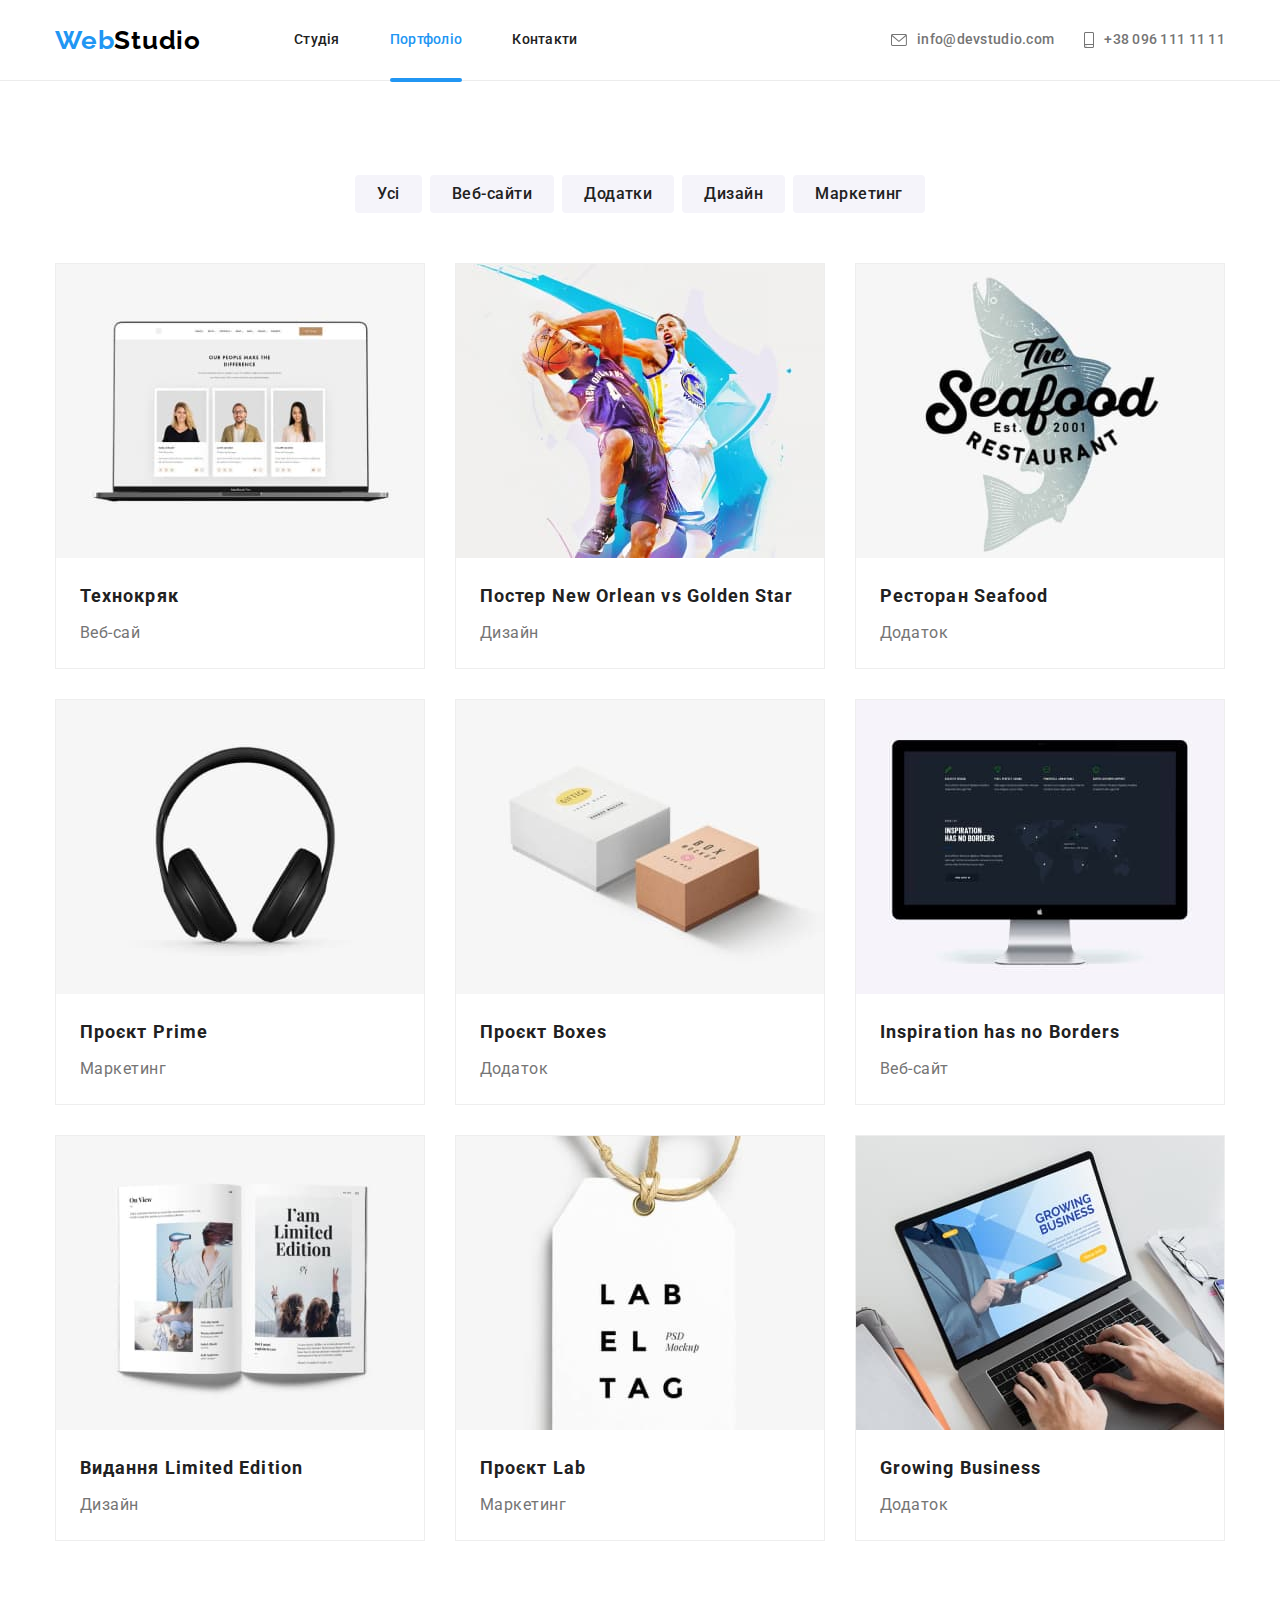
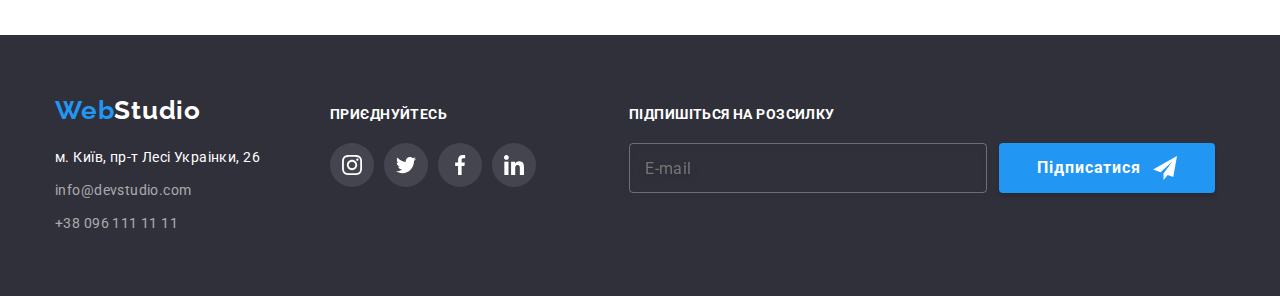
==== commit fa05d881: "save 16.11.22 (01:23)" ====
--- a/portfolio.html
+++ b/portfolio.html
@@ -23,8 +23,8 @@
         <a class="logo" href="./portfolio.html" lang="en"
           >Web<span class="logo logo--color-header">Studio</span></a
         >
-        <nav class="header__nav">
-          <ul class="site-nav">
+        <nav class="site-nav">
+          <ul class="site-nav__list">
             <li class="site-nav__item">
               <a class="site-nav__link" href="./index.html">Студія</a>
             </li>
--- a/css/main.min.css
+++ b/css/main.min.css
@@ -1 +1 @@
-:root{--accent-color: #2196f3;--primary-text-color: #212121;--accent-color-background: #1586e2;--accent-color-background-description: rgba(33, 150, 243, 0.9);--primary-background-color: #ffffff;--secondary-background-color: #f5f4fa;--dark-background-color: #2f303a;--title-text-color: #757575;--text-color-white: #ffffff;--text-color-black: #000000;--text-color-footer: rgba(255, 255, 255, 0.6);--border-terms-color: #212121;--border-portfolio-card: #eeeeee;--border-portfolio-header: #ececec;--social-icon-color: #afb1b8;--social-icon-white-color: #ffffff;--primary-font: "Roboto";--logo-font: "Raleway"}body{background-color:var(--primary-background-color);font-family:var(--primary-font)}h1,h2,h3,p,ul{margin-top:0;margin-bottom:0;list-style:none}img{display:block;max-width:100%;height:auto}.visually-hidden{position:absolute;white-space:nowrap;width:1px;height:1px;overflow:hidden;border:0;padding:0;clip:rect(0 0 0 0);-webkit-clip-path:inset(50%);clip-path:inset(50%);margin:-1px}.button{display:-webkit-box;display:-ms-flexbox;display:flex;-webkit-box-align:center;-ms-flex-align:center;align-items:center;-webkit-box-pack:center;-ms-flex-pack:center;justify-content:center;margin-left:auto;margin-right:auto;width:216px;height:50px;font-family:var(--primary-font);border:none;font-weight:700;font-size:16px;line-height:1.88;letter-spacing:.06em;color:var(--text-color-white);background-color:var(--accent-color);cursor:pointer;border-radius:4px;padding:0;-webkit-box-shadow:0px 4px 4px rgba(0,0,0,.15);box-shadow:0px 4px 4px rgba(0,0,0,.15);-webkit-transition-property:color,background-color;transition-property:color,background-color;-webkit-transition-duration:250ms;transition-duration:250ms;-webkit-transition-timing-function:cubic-bezier(0.4, 0, 0.2, 1);transition-timing-function:cubic-bezier(0.4, 0, 0.2, 1)}.button:hover,.button:focus{color:var(--text-color-white);background-color:var(--accent-color-background)}.button--size{width:200px;height:50px}.button--size{width:200px;height:50px}.button__icon{margin-left:12px;fill:currentColor}.customers{padding-top:60px;padding-bottom:60px}@media screen and (min-width: 1200x){.customers{padding-top:94px;padding-bottom:94px}}.customers__title{font-weight:700;font-size:33px;line-height:1.18;letter-spacing:.03em;margin-bottom:30px;text-align:center}@media screen and (min-width: 1200x){.customers__title{font-size:36px;line-height:1.17;margin-bottom:50px}}.customers-list{display:-webkit-box;display:-ms-flexbox;display:flex;-ms-flex-wrap:wrap;flex-wrap:wrap;-webkit-box-pack:center;-ms-flex-pack:center;justify-content:center;padding-left:0;gap:30px}.customers-list__item{width:210px;height:92px}@media screen and (min-width: 768px){.customers-list__item{width:226px}}@media screen and (min-width: 1200px){.customers-list__item{width:170px}}.customers-list__link{display:-webkit-box;display:-ms-flexbox;display:flex;-webkit-box-align:center;-ms-flex-align:center;align-items:center;-webkit-box-pack:center;-ms-flex-pack:center;justify-content:center;padding:16px 32px;fill:var(--social-icon-color);border:1px solid #afb1b8;border-radius:4px;-webkit-transition-property:fill,border;transition-property:fill,border;-webkit-transition-duration:250ms;transition-duration:250ms;-webkit-transition-timing-function:cubic-bezier(0.4, 0, 0.2, 1);transition-timing-function:cubic-bezier(0.4, 0, 0.2, 1)}.customers-list__link:hover,.customers-list__link:focus{fill:var(--accent-color);border-color:var(--accent-color)}.container{margin-left:auto;margin-right:auto;padding-left:15px;padding-right:15px}@media screen and (min-width: 480px){.container{width:480px}}@media screen and (min-width: 768px){.container{width:768px}}@media screen and (min-width: 1200px){.container{width:1200px}}.features{padding-top:60px;padding-bottom:60px}@media screen and (min-width: 1200px){.features{padding-top:94px;padding-bottom:94px}}.features__title{position:absolute;white-space:nowrap;width:1px;height:1px;overflow:hidden;border:0;padding:0;clip:rect(0 0 0 0);-webkit-clip-path:inset(50%);clip-path:inset(50%);margin:-1px}.features__main{padding-left:0;-webkit-box-pack:justify;-ms-flex-pack:justify;justify-content:space-between}@media screen and (min-width: 768px){.features__main{display:-webkit-box;display:-ms-flexbox;display:flex}}.features__list{width:100%}@media screen and (min-width: 768px){.features__list{width:354px}}@media screen and (min-width: 1200px){.features__list{width:270px}}.features__icon{display:-webkit-box;display:-ms-flexbox;display:flex;width:100%;height:120px;-webkit-box-align:center;-ms-flex-align:center;align-items:center;-webkit-box-pack:center;-ms-flex-pack:center;justify-content:center;margin-bottom:30px;background-color:var(--secondary-background-color)}@media screen and (min-width: 768px){.features__icon{width:270px}}.features__name{text-align:center;text-transform:uppercase;font-weight:700;font-size:14px;line-height:1.14;letter-spacing:.03em;margin-bottom:10px}@media screen and (min-width: 768px){.features__name{text-align:center}}.features__text{font-size:14px;line-height:1.71;letter-spacing:.03em;color:var(--title-text-color);margin-bottom:30px}@media screen and (min-width: 1200px){.features__text{margin-bottom:0}}.footer{background-color:var(--dark-background-color);padding-top:60px;padding-bottom:60px}.footer__div{display:-webkit-box;display:-ms-flexbox;display:flex;-webkit-box-orient:vertical;-webkit-box-direction:normal;-ms-flex-direction:column;flex-direction:column;-webkit-box-align:center;-ms-flex-align:center;align-items:center;margin-bottom:60px}@media screen and (min-width: 1200px){.footer__div{display:block;margin-bottom:0}}.footer--container{display:-webkit-box;display:-ms-flexbox;display:flex;-webkit-box-orient:vertical;-webkit-box-direction:normal;-ms-flex-direction:column;flex-direction:column}@media screen and (min-width: 1200px){.footer--container{-webkit-box-orient:horizontal;-webkit-box-direction:normal;-ms-flex-direction:row;flex-direction:row;-webkit-box-align:baseline;-ms-flex-align:baseline;align-items:baseline}}.address{margin-top:20px}.address__list{display:-webkit-box;display:-ms-flexbox;display:flex;-webkit-box-orient:vertical;-webkit-box-direction:normal;-ms-flex-direction:column;flex-direction:column;-webkit-box-align:center;-ms-flex-align:center;align-items:center;padding-left:0}@media screen and (min-width: 1200px){.address__list{-webkit-box-align:start;-ms-flex-align:start;align-items:flex-start}}.address__item:not(:last-child){margin-bottom:9px}.address__link{text-decoration:none;font-style:normal;font-size:14px;line-height:1.71;letter-spacing:.03em;color:var(--text-color-footer);-webkit-transition-property:color;transition-property:color;-webkit-transition-duration:250ms;transition-duration:250ms;-webkit-transition-timing-function:cubic-bezier(0.4, 0, 0.2, 1);transition-timing-function:cubic-bezier(0.4, 0, 0.2, 1)}.address__link:hover,.address__link:focus{color:var(--accent-color)}.address__link--color{color:var(--text-color-white)}.address__link--color:hover,.address__link--color:focus{color:var(--accent-color)}.subscribe{margin-left:0px}@media screen and (min-width: 1200px){.subscribe{margin-left:93px}}.subscribe__text{font-weight:700;font-size:14px;line-height:1.14;letter-spacing:.03em;text-transform:uppercase;color:var(--text-color-white);margin-bottom:20px;text-align:center}@media screen and (min-width: 1200px){.subscribe__text{text-align:start}}.subscribe__form{display:-webkit-box;display:-ms-flexbox;display:flex;-webkit-box-orient:vertical;-webkit-box-direction:normal;-ms-flex-direction:column;flex-direction:column;-webkit-box-align:center;-ms-flex-align:center;align-items:center}@media screen and (min-width: 1200px){.subscribe__form{-webkit-box-orient:horizontal;-webkit-box-direction:normal;-ms-flex-direction:row;flex-direction:row}}.subscribe__input{width:100%;height:50px;padding-left:15px;padding-right:15px;margin-bottom:20px;font-weight:400;font-size:16px;line-height:1.25;letter-spacing:.03em;color:rgba(255,255,255,.6);background-color:inherit;outline:none;border:1px solid rgba(255,255,255,.3);-webkit-filter:drop-shadow(0px 4px 4px rgba(0, 0, 0, 0.15));filter:drop-shadow(0px 4px 4px rgba(0, 0, 0, 0.15));border-radius:4px;-webkit-transition-property:border-color;transition-property:border-color;-webkit-transition-duration:250ms;transition-duration:250ms;-webkit-transition-timing-function:cubic-bezier(0.4, 0, 0.2, 1);transition-timing-function:cubic-bezier(0.4, 0, 0.2, 1)}@media screen and (min-width: 768px){.subscribe__input{width:450px}}@media screen and (min-width: 1200px){.subscribe__input{margin-right:12px;margin-bottom:0;width:358px}}.subscribe__input:hover,.subscribe__input:focus{border-color:var(--accent-color);cursor:pointer}.header{border-bottom:1px solid var(--border-portfolio-header)}.header__nav{display:-webkit-box;display:-ms-flexbox;display:flex;-webkit-box-align:center;-ms-flex-align:center;align-items:center}.container__header--design{display:-webkit-box;display:-ms-flexbox;display:flex;-webkit-box-align:center;-ms-flex-align:center;align-items:center;border:none;height:60px}@media screen and (min-width: 768px){.container__header--design{height:100%}}@media screen and (min-width: 1200x){.container__header--design{height:100%}}.site-nav{display:none;margin-left:93px;padding-left:0}@media screen and (min-width: 768px){.site-nav{display:-webkit-box;display:-ms-flexbox;display:flex}}.site-nav__item{margin-left:50px}.site-nav__link{display:block;padding-top:32px;padding-bottom:32px;text-decoration:none;font-weight:500;font-size:14px;line-height:1.14;letter-spacing:.02em;color:var(--primary-text-color);-webkit-transition-property:color;transition-property:color;-webkit-transition-duration:250ms;transition-duration:250ms;-webkit-transition-timing-function:cubic-bezier(0.4, 0, 0.2, 1);transition-timing-function:cubic-bezier(0.4, 0, 0.2, 1)}.site-nav__link--current{position:relative;color:var(--accent-color);-webkit-transition-property:color;transition-property:color;-webkit-transition-duration:250ms;transition-duration:250ms;-webkit-transition-timing-function:cubic-bezier(0.4, 0, 0.2, 1);transition-timing-function:cubic-bezier(0.4, 0, 0.2, 1)}.site-nav__link:hover,.site-nav__link:focus{color:var(--accent-color)}.site-nav__link--current::after{display:block;position:absolute;bottom:-2px;width:100%;height:4px;background-color:currentColor;content:"";border-radius:2px}.contacts-nav{display:none;-webkit-box-align:center;-ms-flex-align:center;align-items:center;margin-left:auto;padding-left:0;margin-left:auto}@media screen and (min-width: 768px){.contacts-nav{display:-webkit-inline-box;display:-ms-inline-flexbox;display:inline-flex}}.contacts-nav__item{margin-left:30px}.contacts-nav__link{display:-webkit-box;display:-ms-flexbox;display:flex;-webkit-box-align:center;-ms-flex-align:center;align-items:center;padding-top:32px;padding-bottom:32px;text-decoration:none;font-weight:500;font-size:14px;line-height:1.14;letter-spacing:.02em;color:var(--title-text-color);-webkit-transition-property:color;transition-property:color;-webkit-transition-duration:250ms;transition-duration:250ms;-webkit-transition-timing-function:cubic-bezier(0.4, 0, 0.2, 1);transition-timing-function:cubic-bezier(0.4, 0, 0.2, 1)}.contacts-nav__link:hover,.contacts-nav__link:focus{color:var(--accent-color)}.contacts-nav__icon{margin-right:10px;fill:currentColor}.header__menu-button{display:-webkit-box;display:-ms-flexbox;display:flex;-webkit-box-align:center;-ms-flex-align:center;align-items:center;-webkit-box-pack:center;-ms-flex-pack:center;justify-content:center;margin-left:auto;width:40px;height:40px;padding:0;border:none;background-color:inherit}@media screen and (min-width: 768px){.header__menu-button{display:none}}.hero{background-color:var(--dark-background-color);background-image:-webkit-gradient(linear, left top, left bottom, from(rgba(47, 48, 58, 0.4)), to(rgba(47, 48, 58, 0.4))),url(../images/Hero.jpg);background-image:linear-gradient(rgba(47, 48, 58, 0.4), rgba(47, 48, 58, 0.4)),url(../images/Hero.jpg);background-repeat:no-repeat;background-position:50%;text-align:center;-webkit-box-pack:center;-ms-flex-pack:center;justify-content:center;max-width:1600px;padding-top:118px;padding-bottom:118px;margin-left:auto;margin-right:auto}@media screen and (min-width: 1200px){.hero{padding-top:200px;padding-bottom:200px}}.hero__title{font-weight:900;font-size:26px;line-height:1.62;text-transform:uppercase;letter-spacing:.06em;color:var(--text-color-white);margin-bottom:30px;max-width:696px;margin-left:auto;margin-right:auto}@media screen and (min-width: 1200px){.hero__title{font-size:44px;line-height:1.36}}.logo{text-decoration:none;font-family:var(--logo-font);font-weight:700;font-size:26px;line-height:1.19;letter-spacing:.03em;color:var(--accent-color)}.logo--color-header{color:var(--text-color-black)}.logo--color-footer{color:var(--text-color-white)}.backdrop{position:fixed;top:0;left:0;width:100%;height:100%;background-color:rgba(0,0,0,.2);-webkit-transition-property:opacity,visibility;transition-property:opacity,visibility;-webkit-transition-duration:250ms;transition-duration:250ms;-webkit-transition-timing-function:cubic-bezier(0.4, 0, 0.2, 1);transition-timing-function:cubic-bezier(0.4, 0, 0.2, 1)}.is-hidden{opacity:0;visibility:hidden;pointer-events:none}.modal{position:absolute;top:50%;left:50%;-webkit-transform:translate(-50%, -50%);transform:translate(-50%, -50%);width:528px;padding:40px;background-color:var(--primary-background-color);-webkit-box-shadow:0px 1px 3px rgba(0,0,0,.12),0px 1px 1px rgba(0,0,0,.14),0px 2px 1px rgba(0,0,0,.2);box-shadow:0px 1px 3px rgba(0,0,0,.12),0px 1px 1px rgba(0,0,0,.14),0px 2px 1px rgba(0,0,0,.2);border-radius:4px}.modal__close-button{position:absolute;top:8px;right:8px;width:30px;height:30px;padding:0;border-radius:50%;background-color:var(--primary-background-color);border:1px solid rgba(0,0,0,.1);cursor:pointer;outline:none}.modal__close-button:hover .modal__close-icon,.modal__close-button:focus .modal__close-icon{fill:var(--accent-color)}.modal__close-icon{position:absolute;top:50%;left:50%;-webkit-transform:translate(-50%, -50%);transform:translate(-50%, -50%);-webkit-transition-property:fill;transition-property:fill;-webkit-transition-duration:250ms;transition-duration:250ms;-webkit-transition-timing-function:cubic-bezier(0.4, 0, 0.2, 1);transition-timing-function:cubic-bezier(0.4, 0, 0.2, 1)}.modal__title{font-weight:700;font-size:20px;line-height:1.15;text-align:center;margin-bottom:12px;letter-spacing:.03em;color:var(--primary-text-color)}.order-form__lable{display:block;font-weight:400;font-size:12px;line-height:1.17;letter-spacing:.01em;margin-bottom:4px;color:var(--title-text-color)}.order-form__block{position:relative;display:-webkit-box;display:-ms-flexbox;display:flex;-webkit-box-orient:vertical;-webkit-box-direction:normal;-ms-flex-direction:column;flex-direction:column;margin-bottom:10px}.order-form__block:hover .order-form__icon{fill:var(--accent-color)}.order-form__block:focus-within .order-form__icon{fill:var(--accent-color)}.order-form__icon{position:absolute;width:18px;height:18px;top:50%;-webkit-transform:translateY(-50%);transform:translateY(-50%);left:15px;fill:currentColor;-webkit-transition-property:fill;transition-property:fill;-webkit-transition-duration:250ms;transition-duration:250ms;-webkit-transition-timing-function:cubic-bezier(0.4, 0, 0.2, 1);transition-timing-function:cubic-bezier(0.4, 0, 0.2, 1)}.order-form__input{padding:11px 12px 11px 42px;border:1px solid rgba(33,33,33,.2);border-radius:4px;outline:none;-webkit-transition-property:border-color;transition-property:border-color;-webkit-transition-duration:250ms;transition-duration:250ms;-webkit-transition-timing-function:cubic-bezier(0.4, 0, 0.2, 1);transition-timing-function:cubic-bezier(0.4, 0, 0.2, 1)}.order-form__input:hover,.order-form__input:focus{border-color:var(--accent-color);cursor:pointer}.order-form__comments{display:block;margin-bottom:20px;resize:none;width:100%;height:120px;padding:12px 16px;border:1px solid rgba(33,33,33,.2);border-radius:4px;outline:none;-webkit-transition-property:border-color;transition-property:border-color;-webkit-transition-duration:250ms;transition-duration:250ms;-webkit-transition-timing-function:cubic-bezier(0.4, 0, 0.2, 1);transition-timing-function:cubic-bezier(0.4, 0, 0.2, 1)}.order-form__comments:hover,.order-form__comments:focus{border-color:var(--accent-color);cursor:pointer}.order-form__block textarea::-webkit-input-placeholder{font-weight:400;font-size:12px;line-height:1.17;letter-spacing:.01em;color:rgba(117,117,117,.5)}.order-form__block textarea::-moz-placeholder{font-weight:400;font-size:12px;line-height:1.17;letter-spacing:.01em;color:rgba(117,117,117,.5)}.order-form__block textarea:-ms-input-placeholder{font-weight:400;font-size:12px;line-height:1.17;letter-spacing:.01em;color:rgba(117,117,117,.5)}.order-form__block textarea::-ms-input-placeholder{font-weight:400;font-size:12px;line-height:1.17;letter-spacing:.01em;color:rgba(117,117,117,.5)}.order-form__block textarea::placeholder{font-weight:400;font-size:12px;line-height:1.17;letter-spacing:.01em;color:rgba(117,117,117,.5)}.conditions{position:relative;margin-bottom:30px}.conditions__label::before{position:absolute;top:50%;-webkit-transform:translateY(-50%);transform:translateY(-50%);left:12px;width:16px;height:15px;border:2px solid var(--border-terms-color);border-radius:2px;opacity:1;content:""}.conditions__input:checked+.conditions__label::before{opacity:0}.conditions__label::after{position:absolute;top:50%;-webkit-transform:translateY(-50%);transform:translateY(-50%);left:12px;width:16px;height:15px;background-image:url(../images/icon/icon\ check.svg);border-radius:2px;opacity:0;content:""}.conditions__input:checked+.conditions__label::after{opacity:1}.conditions__label{padding-left:35px;font-weight:400;font-size:14px;line-height:1.71;letter-spacing:.03em;color:var(--title-text-color)}.conditions__link{-webkit-text-decoration-line:underline;text-decoration-line:underline;color:var(--accent-color)}.portfolio{margin-top:94px;margin-bottom:94px}.portfolio__title{position:absolute;white-space:nowrap;width:1px;height:1px;overflow:hidden;border:0;padding:0;clip:rect(0 0 0 0);-webkit-clip-path:inset(50%);clip-path:inset(50%);margin:-1px}.portfolio-filter{display:-webkit-box;display:-ms-flexbox;display:flex;-webkit-box-pack:start;-ms-flex-pack:start;justify-content:flex-start;-ms-flex-wrap:wrap;flex-wrap:wrap;margin-bottom:40px;padding-left:0;-webkit-column-gap:8px;-moz-column-gap:8px;column-gap:8px;row-gap:15px;max-width:400px}@media screen and (min-width: 768px){.portfolio-filter{-webkit-box-pack:center;-ms-flex-pack:center;justify-content:center;margin-bottom:30px;max-width:none}}@media screen and (min-width: 1200px){.portfolio-filter{margin-bottom:50px}}.portfolio-filter__button{cursor:pointer;font-family:var(--primary-font);border:none;font-weight:500;font-size:16px;line-height:1.63;letter-spacing:.03em;padding:6px 22px;border-radius:4px;-webkit-box-shadow:none;box-shadow:none;color:var(--primary-text-color);background-color:var(--secondary-background-color);-webkit-transition:color,background-color,-webkit-box-shadow;transition:color,background-color,-webkit-box-shadow;transition:box-shadow,color,background-color;transition:box-shadow,color,background-color,-webkit-box-shadow;-webkit-transition-duration:250ms;transition-duration:250ms;-webkit-transition-timing-function:cubic-bezier(0.4, 0, 0.2, 1);transition-timing-function:cubic-bezier(0.4, 0, 0.2, 1)}.portfolio-filter__button:hover,.portfolio-filter__button:focus{background-color:var(--accent-color);color:var(--text-color-white);-webkit-box-shadow:0px 3px 1px rgba(0,0,0,.1),0px 1px 2px rgba(0,0,0,.08),0px 2px 2px rgba(0,0,0,.12);box-shadow:0px 3px 1px rgba(0,0,0,.1),0px 1px 2px rgba(0,0,0,.08),0px 2px 2px rgba(0,0,0,.12)}.portfolio-list{display:-webkit-box;display:-ms-flexbox;display:flex;-ms-flex-wrap:wrap;flex-wrap:wrap;padding:0;margin:0 -30px -30px 0}.portfolio-card__link{position:relative;display:block;width:450px;text-decoration:none;margin-right:30px;margin-bottom:30px;border:1px solid #eee;-webkit-box-shadow:none;box-shadow:none;-webkit-transition-property:-webkit-box-shadow;transition-property:-webkit-box-shadow;transition-property:box-shadow;transition-property:box-shadow, -webkit-box-shadow;-webkit-transition-duration:250ms;transition-duration:250ms;-webkit-transition-timing-function:cubic-bezier(0.4, 0, 0.2, 1);transition-timing-function:cubic-bezier(0.4, 0, 0.2, 1);overflow:hidden}@media screen and (min-width: 768px){.portfolio-card__link{width:354px}}@media screen and (min-width: 1200px){.portfolio-card__link{width:370px}}.portfolio-card__link:hover,.portfolio-card__link:focus{-webkit-box-shadow:0px 1px 1px rgba(0,0,0,.12),0px 4px 4px rgba(0,0,0,.06),1px 4px 6px rgba(0,0,0,.16);box-shadow:0px 1px 1px rgba(0,0,0,.12),0px 4px 4px rgba(0,0,0,.06),1px 4px 6px rgba(0,0,0,.16)}.portfolio-card__link:hover .portfolio-card__description,.portfolio-card__link:focus .portfolio-card__description{-webkit-transform:translateY(0);transform:translateY(0);color:var(--text-color-white)}.portfolio-card__img{position:relative;width:370px;overflow:hidden}.portfolio-card__div{padding:20px 24px;border-right:1px solid var(--border-portfolio-card);border-bottom:1px solid var(--border-portfolio-card);border-left:1px solid var(--border-portfolio-card)}.portfolio-card__title{font-weight:700;font-size:18px;line-height:2;letter-spacing:.06em;margin-bottom:4px;color:var(--primary-text-color)}.portfolio-card__text{font-size:16px;line-height:1.88;letter-spacing:.03em;color:var(--title-text-color)}.portfolio-card__description{display:-webkit-box;display:-ms-flexbox;display:flex;position:absolute;top:0;left:0;-webkit-box-align:center;-ms-flex-align:center;align-items:center;width:100%;height:100%;padding:24px;font-weight:400;font-size:18px;line-height:1.56;letter-spacing:.03em;-webkit-transform:translateY(100.1%);transform:translateY(100.1%);background-color:var(--accent-color-background-description);-webkit-transition-property:opacity,-webkit-transform;transition-property:opacity,-webkit-transform;transition-property:transform,opacity;transition-property:transform,opacity,-webkit-transform;-webkit-transition-duration:250ms;transition-duration:250ms;-webkit-transition-timing-function:cubic-bezier(0.4, 0, 0.2, 1);transition-timing-function:cubic-bezier(0.4, 0, 0.2, 1)}.social{padding-bottom:30px;background-color:inherit}.social-list{display:-webkit-box;display:-ms-flexbox;display:flex;-webkit-box-pack:center;-ms-flex-pack:center;justify-content:center;padding-left:0;gap:10px}.social-list__link{width:44px;height:44px;display:-webkit-box;display:-ms-flexbox;display:flex;-webkit-box-pack:center;-ms-flex-pack:center;justify-content:center;-webkit-box-align:center;-ms-flex-align:center;align-items:center;border-radius:50%;-webkit-transition-property:background-color;transition-property:background-color;-webkit-transition-duration:250ms;transition-duration:250ms;-webkit-transition-timing-function:cubic-bezier(0.4, 0, 0.2, 1);transition-timing-function:cubic-bezier(0.4, 0, 0.2, 1)}.social-list__link:hover,.social-list__link:focus{background-color:var(--accent-color)}.social-list__link:hover .social-list__icon,.social-list__link:focus .social-list__icon{fill:var(--social-icon-white-color);border-color:var(--social-icon-white-color)}.social-list__icon{fill:var(--social-icon-color);-webkit-transition-property:fill;transition-property:fill;-webkit-transition-duration:250ms;transition-duration:250ms;-webkit-transition-timing-function:cubic-bezier(0.4, 0, 0.2, 1);transition-timing-function:cubic-bezier(0.4, 0, 0.2, 1)}.footer-social{display:-webkit-box;display:-ms-flexbox;display:flex;-webkit-box-orient:vertical;-webkit-box-direction:normal;-ms-flex-direction:column;flex-direction:column;-webkit-box-align:center;-ms-flex-align:center;align-items:center;margin-bottom:60px}@media screen and (min-width: 1200px){.footer-social{display:block;margin-left:70px;margin-bottom:0}}.foter-social__text{font-weight:700;font-size:14px;line-height:1.14;letter-spacing:.03em;text-transform:uppercase;color:var(--text-color-white);margin-bottom:20px}.social-list__link--color{background-color:rgba(255,255,255,.1)}.social-list__icon--color{fill:var(--social-icon-white-color)}.team{background-color:var(--secondary-background-color);padding-top:60px;padding-bottom:60px}@media screen and (min-width: 1200px){.team{padding-top:94px;padding-bottom:94px}}.team__title{font-weight:700;font-size:28px;line-height:1.18;letter-spacing:.03em;margin-bottom:50px;text-align:center}@media screen and (min-width: 1200px){.team__title{font-size:36px;line-height:1.17}}.team-list{display:-webkit-box;display:-ms-flexbox;display:flex;-ms-flex-wrap:wrap;flex-wrap:wrap;padding:0;gap:30px}.team-list__item{width:450px;text-align:center;background-color:var(--primary-background-color);border-radius:0px 0px 4px 4px;-webkit-box-shadow:0px 1px 3px rgba(0,0,0,.12),0px 1px 1px rgba(0,0,0,.14),0px 2px 1px rgba(0,0,0,.2);box-shadow:0px 1px 3px rgba(0,0,0,.12),0px 1px 1px rgba(0,0,0,.14),0px 2px 1px rgba(0,0,0,.2)}@media screen and (min-width: 768px){.team-list__item{width:354px}}@media screen and (min-width: 1200px){.team-list__item{width:270px}}.team-list__item__images{width:100%}.team-list__div{padding:30px}.team-list__name{display:inline-block;margin-bottom:10px;font-weight:500;font-size:16px;line-height:1.19;letter-spacing:.03em;color:var(--primary-text-color)}.team-list__text{margin-bottom:16px;font-size:16px;line-height:1.19;letter-spacing:.03em;color:var(--title-text-color)}.work{display:none;padding-bottom:94px}@media screen and (min-width: 1200px){.work{display:block}}.work__title{display:block;font-weight:700;font-size:36px;line-height:1.17;letter-spacing:.03em;margin-bottom:50px;text-align:center}.work-list{display:-webkit-box;display:-ms-flexbox;display:flex;padding-left:0;gap:30px}.work-list__item{position:relative;max-width:370px;gap:30px}.work-list__name{position:absolute;bottom:0;width:100%;padding:27px;font-weight:700;font-size:14px;line-height:1.14;text-align:center;letter-spacing:.03em;text-transform:uppercase;color:var(--text-color-white);background:rgba(47,48,58,.8)}/*# sourceMappingURL=main.min.css.map */+:root{--accent-color: #2196f3;--primary-text-color: #212121;--accent-color-background: #1586e2;--accent-color-background-description: rgba(33, 150, 243, 0.9);--primary-background-color: #ffffff;--secondary-background-color: #f5f4fa;--dark-background-color: #2f303a;--title-text-color: #757575;--text-color-white: #ffffff;--text-color-black: #000000;--text-color-footer: rgba(255, 255, 255, 0.6);--border-terms-color: #212121;--border-portfolio-card: #eeeeee;--border-portfolio-header: #ececec;--social-icon-color: #afb1b8;--social-icon-white-color: #ffffff;--primary-font: "Roboto";--logo-font: "Raleway"}body{background-color:var(--primary-background-color);font-family:var(--primary-font)}h1,h2,h3,p,ul{margin-top:0;margin-bottom:0;list-style:none}img{display:block;max-width:100%;height:auto}.visually-hidden{position:absolute;white-space:nowrap;width:1px;height:1px;overflow:hidden;border:0;padding:0;clip:rect(0 0 0 0);-webkit-clip-path:inset(50%);clip-path:inset(50%);margin:-1px}.button{display:-webkit-box;display:-ms-flexbox;display:flex;-webkit-box-align:center;-ms-flex-align:center;align-items:center;-webkit-box-pack:center;-ms-flex-pack:center;justify-content:center;margin-left:auto;margin-right:auto;width:216px;height:50px;font-family:var(--primary-font);border:none;font-weight:700;font-size:16px;line-height:1.88;letter-spacing:.06em;color:var(--text-color-white);background-color:var(--accent-color);cursor:pointer;border-radius:4px;padding:0;-webkit-box-shadow:0px 4px 4px rgba(0,0,0,.15);box-shadow:0px 4px 4px rgba(0,0,0,.15);-webkit-transition-property:color,background-color;transition-property:color,background-color;-webkit-transition-duration:250ms;transition-duration:250ms;-webkit-transition-timing-function:cubic-bezier(0.4, 0, 0.2, 1);transition-timing-function:cubic-bezier(0.4, 0, 0.2, 1)}.button:hover,.button:focus{color:var(--text-color-white);background-color:var(--accent-color-background)}.button--size{width:200px;height:50px}.button--size{width:200px;height:50px}.button__icon{margin-left:12px;fill:currentColor}.customers{padding-top:60px;padding-bottom:60px}@media screen and (min-width: 1200x){.customers{padding-top:94px;padding-bottom:94px}}.customers__title{font-weight:700;font-size:33px;line-height:1.18;letter-spacing:.03em;margin-bottom:30px;text-align:center}@media screen and (min-width: 1200x){.customers__title{font-size:36px;line-height:1.17;margin-bottom:50px}}.customers-list{display:-webkit-box;display:-ms-flexbox;display:flex;-ms-flex-wrap:wrap;flex-wrap:wrap;-webkit-box-pack:center;-ms-flex-pack:center;justify-content:center;padding-left:0;gap:30px}.customers-list__item{width:210px;height:92px}@media screen and (min-width: 768px){.customers-list__item{width:226px}}@media screen and (min-width: 1200px){.customers-list__item{width:170px}}.customers-list__link{display:-webkit-box;display:-ms-flexbox;display:flex;-webkit-box-align:center;-ms-flex-align:center;align-items:center;-webkit-box-pack:center;-ms-flex-pack:center;justify-content:center;padding:16px 32px;fill:var(--social-icon-color);border:1px solid #afb1b8;border-radius:4px;-webkit-transition-property:fill,border;transition-property:fill,border;-webkit-transition-duration:250ms;transition-duration:250ms;-webkit-transition-timing-function:cubic-bezier(0.4, 0, 0.2, 1);transition-timing-function:cubic-bezier(0.4, 0, 0.2, 1)}.customers-list__link:hover,.customers-list__link:focus{fill:var(--accent-color);border-color:var(--accent-color)}.container{margin-left:auto;margin-right:auto;padding-left:15px;padding-right:15px}@media screen and (min-width: 480px){.container{width:480px}}@media screen and (min-width: 768px){.container{width:768px}}@media screen and (min-width: 1200px){.container{width:1200px}}.features{padding-top:60px;padding-bottom:60px}@media screen and (min-width: 1200px){.features{padding-top:94px;padding-bottom:94px}}.features__title{position:absolute;white-space:nowrap;width:1px;height:1px;overflow:hidden;border:0;padding:0;clip:rect(0 0 0 0);-webkit-clip-path:inset(50%);clip-path:inset(50%);margin:-1px}.features__main{padding-left:0;-webkit-box-pack:justify;-ms-flex-pack:justify;justify-content:space-between}@media screen and (min-width: 768px){.features__main{display:-webkit-box;display:-ms-flexbox;display:flex}}.features__list{width:100%}@media screen and (min-width: 768px){.features__list{width:354px}}@media screen and (min-width: 1200px){.features__list{width:270px}}.features__icon{display:-webkit-box;display:-ms-flexbox;display:flex;width:100%;height:120px;-webkit-box-align:center;-ms-flex-align:center;align-items:center;-webkit-box-pack:center;-ms-flex-pack:center;justify-content:center;margin-bottom:30px;background-color:var(--secondary-background-color)}@media screen and (min-width: 768px){.features__icon{width:270px}}.features__name{text-align:center;text-transform:uppercase;font-weight:700;font-size:14px;line-height:1.14;letter-spacing:.03em;margin-bottom:10px}@media screen and (min-width: 768px){.features__name{text-align:center}}.features__text{font-size:14px;line-height:1.71;letter-spacing:.03em;color:var(--title-text-color);margin-bottom:30px}@media screen and (min-width: 1200px){.features__text{margin-bottom:0}}.footer{background-color:var(--dark-background-color);padding-top:60px;padding-bottom:60px}.footer__div{display:-webkit-box;display:-ms-flexbox;display:flex;-webkit-box-orient:vertical;-webkit-box-direction:normal;-ms-flex-direction:column;flex-direction:column;-webkit-box-align:center;-ms-flex-align:center;align-items:center;margin-bottom:60px}@media screen and (min-width: 1200px){.footer__div{display:block;margin-bottom:0}}.footer--container{display:-webkit-box;display:-ms-flexbox;display:flex;-webkit-box-orient:vertical;-webkit-box-direction:normal;-ms-flex-direction:column;flex-direction:column}@media screen and (min-width: 1200px){.footer--container{-webkit-box-orient:horizontal;-webkit-box-direction:normal;-ms-flex-direction:row;flex-direction:row;-webkit-box-align:baseline;-ms-flex-align:baseline;align-items:baseline}}.address{margin-top:20px}.address__list{display:-webkit-box;display:-ms-flexbox;display:flex;-webkit-box-orient:vertical;-webkit-box-direction:normal;-ms-flex-direction:column;flex-direction:column;-webkit-box-align:center;-ms-flex-align:center;align-items:center;padding-left:0}@media screen and (min-width: 1200px){.address__list{-webkit-box-align:start;-ms-flex-align:start;align-items:flex-start}}.address__item:not(:last-child){margin-bottom:9px}.address__link{text-decoration:none;font-style:normal;font-size:14px;line-height:1.71;letter-spacing:.03em;color:var(--text-color-footer);-webkit-transition-property:color;transition-property:color;-webkit-transition-duration:250ms;transition-duration:250ms;-webkit-transition-timing-function:cubic-bezier(0.4, 0, 0.2, 1);transition-timing-function:cubic-bezier(0.4, 0, 0.2, 1)}.address__link:hover,.address__link:focus{color:var(--accent-color)}.address__link--color{color:var(--text-color-white)}.address__link--color:hover,.address__link--color:focus{color:var(--accent-color)}.subscribe{margin-left:0px}@media screen and (min-width: 1200px){.subscribe{margin-left:93px}}.subscribe__text{font-weight:700;font-size:14px;line-height:1.14;letter-spacing:.03em;text-transform:uppercase;color:var(--text-color-white);margin-bottom:20px;text-align:center}@media screen and (min-width: 1200px){.subscribe__text{text-align:start}}.subscribe__form{display:-webkit-box;display:-ms-flexbox;display:flex;-webkit-box-orient:vertical;-webkit-box-direction:normal;-ms-flex-direction:column;flex-direction:column;-webkit-box-align:center;-ms-flex-align:center;align-items:center}@media screen and (min-width: 1200px){.subscribe__form{-webkit-box-orient:horizontal;-webkit-box-direction:normal;-ms-flex-direction:row;flex-direction:row}}.subscribe__input{width:100%;height:50px;padding-left:15px;padding-right:15px;margin-bottom:20px;font-weight:400;font-size:16px;line-height:1.25;letter-spacing:.03em;color:rgba(255,255,255,.6);background-color:inherit;outline:none;border:1px solid rgba(255,255,255,.3);-webkit-filter:drop-shadow(0px 4px 4px rgba(0, 0, 0, 0.15));filter:drop-shadow(0px 4px 4px rgba(0, 0, 0, 0.15));border-radius:4px;-webkit-transition-property:border-color;transition-property:border-color;-webkit-transition-duration:250ms;transition-duration:250ms;-webkit-transition-timing-function:cubic-bezier(0.4, 0, 0.2, 1);transition-timing-function:cubic-bezier(0.4, 0, 0.2, 1)}@media screen and (min-width: 768px){.subscribe__input{width:450px}}@media screen and (min-width: 1200px){.subscribe__input{margin-right:12px;margin-bottom:0;width:358px}}.subscribe__input:hover,.subscribe__input:focus{border-color:var(--accent-color);cursor:pointer}.header{border-bottom:1px solid var(--border-portfolio-header)}.container__header--design{display:-webkit-box;display:-ms-flexbox;display:flex;-webkit-box-align:center;-ms-flex-align:center;align-items:center;border:none;height:60px}@media screen and (min-width: 768px){.container__header--design{height:100%}}@media screen and (min-width: 1200x){.container__header--design{height:100%}}@media screen and (min-width: 768px){.site-nav{margin-left:auto;margin-right:auto}}@media screen and (min-width: 1200px){.site-nav{margin-left:93px}}.site-nav__list{display:none;padding-left:0;gap:50px}@media screen and (min-width: 768px){.site-nav__list{display:-webkit-box;display:-ms-flexbox;display:flex}}.site-nav__link{display:block;padding-top:32px;padding-bottom:32px;text-decoration:none;font-weight:500;font-size:14px;line-height:1.14;letter-spacing:.02em;color:var(--primary-text-color);-webkit-transition-property:color;transition-property:color;-webkit-transition-duration:250ms;transition-duration:250ms;-webkit-transition-timing-function:cubic-bezier(0.4, 0, 0.2, 1);transition-timing-function:cubic-bezier(0.4, 0, 0.2, 1)}.site-nav__link--current{position:relative;color:var(--accent-color);-webkit-transition-property:color;transition-property:color;-webkit-transition-duration:250ms;transition-duration:250ms;-webkit-transition-timing-function:cubic-bezier(0.4, 0, 0.2, 1);transition-timing-function:cubic-bezier(0.4, 0, 0.2, 1)}.site-nav__link:hover,.site-nav__link:focus{color:var(--accent-color)}.site-nav__link--current::after{display:block;position:absolute;bottom:-2px;width:100%;height:4px;background-color:currentColor;content:"";border-radius:2px}.contacts-nav{display:none;padding-left:0}@media screen and (min-width: 768px){.contacts-nav{display:-webkit-box;display:-ms-flexbox;display:flex;-webkit-box-orient:vertical;-webkit-box-direction:normal;-ms-flex-direction:column;flex-direction:column;gap:10px}}@media screen and (min-width: 1200px){.contacts-nav{display:-webkit-box;display:-ms-flexbox;display:flex;-webkit-box-orient:horizontal;-webkit-box-direction:normal;-ms-flex-direction:row;flex-direction:row;gap:30px}}.contacts-nav__link{display:-webkit-box;display:-ms-flexbox;display:flex;-webkit-box-align:center;-ms-flex-align:center;align-items:center;text-decoration:none;font-weight:500;font-size:14px;line-height:1.14;letter-spacing:.02em;color:var(--title-text-color);-webkit-transition-property:color;transition-property:color;-webkit-transition-duration:250ms;transition-duration:250ms;-webkit-transition-timing-function:cubic-bezier(0.4, 0, 0.2, 1);transition-timing-function:cubic-bezier(0.4, 0, 0.2, 1)}@media screen and (min-width: 1200px){.contacts-nav__link{padding-top:32px;padding-bottom:32px}}.contacts-nav__link:hover,.contacts-nav__link:focus{color:var(--accent-color)}.contacts-nav__icon{margin-right:10px;fill:currentColor}.header__menu-button{display:-webkit-box;display:-ms-flexbox;display:flex;-webkit-box-align:center;-ms-flex-align:center;align-items:center;-webkit-box-pack:center;-ms-flex-pack:center;justify-content:center;margin-left:auto;width:40px;height:40px;padding:0;border:none;background-color:inherit}@media screen and (min-width: 768px){.header__menu-button{display:none}}.hero{background-color:var(--dark-background-color);background-image:-webkit-gradient(linear, left top, left bottom, from(rgba(47, 48, 58, 0.4)), to(rgba(47, 48, 58, 0.4))),url(../images/Hero.jpg);background-image:linear-gradient(rgba(47, 48, 58, 0.4), rgba(47, 48, 58, 0.4)),url(../images/Hero.jpg);background-repeat:no-repeat;background-position:50%;text-align:center;-webkit-box-pack:center;-ms-flex-pack:center;justify-content:center;max-width:1600px;padding-top:118px;padding-bottom:118px;margin-left:auto;margin-right:auto}@media screen and (min-width: 1200px){.hero{padding-top:200px;padding-bottom:200px}}.hero__title{font-weight:900;font-size:26px;line-height:1.62;text-transform:uppercase;letter-spacing:.06em;color:var(--text-color-white);margin-bottom:30px;max-width:696px;margin-left:auto;margin-right:auto}@media screen and (min-width: 1200px){.hero__title{font-size:44px;line-height:1.36}}.logo{text-decoration:none;font-family:var(--logo-font);font-weight:700;font-size:26px;line-height:1.19;letter-spacing:.03em;color:var(--accent-color)}.logo--color-header{color:var(--text-color-black)}.logo--color-footer{color:var(--text-color-white)}.backdrop{position:fixed;top:0;left:0;width:100%;height:100%;background-color:rgba(0,0,0,.2);-webkit-transition-property:opacity,visibility;transition-property:opacity,visibility;-webkit-transition-duration:250ms;transition-duration:250ms;-webkit-transition-timing-function:cubic-bezier(0.4, 0, 0.2, 1);transition-timing-function:cubic-bezier(0.4, 0, 0.2, 1)}.is-hidden{opacity:0;visibility:hidden;pointer-events:none}.modal{position:absolute;top:50%;left:50%;-webkit-transform:translate(-50%, -50%);transform:translate(-50%, -50%);width:528px;padding:40px;background-color:var(--primary-background-color);-webkit-box-shadow:0px 1px 3px rgba(0,0,0,.12),0px 1px 1px rgba(0,0,0,.14),0px 2px 1px rgba(0,0,0,.2);box-shadow:0px 1px 3px rgba(0,0,0,.12),0px 1px 1px rgba(0,0,0,.14),0px 2px 1px rgba(0,0,0,.2);border-radius:4px}.modal__close-button{position:absolute;top:8px;right:8px;width:30px;height:30px;padding:0;border-radius:50%;background-color:var(--primary-background-color);border:1px solid rgba(0,0,0,.1);cursor:pointer;outline:none}.modal__close-button:hover .modal__close-icon,.modal__close-button:focus .modal__close-icon{fill:var(--accent-color)}.modal__close-icon{position:absolute;top:50%;left:50%;-webkit-transform:translate(-50%, -50%);transform:translate(-50%, -50%);-webkit-transition-property:fill;transition-property:fill;-webkit-transition-duration:250ms;transition-duration:250ms;-webkit-transition-timing-function:cubic-bezier(0.4, 0, 0.2, 1);transition-timing-function:cubic-bezier(0.4, 0, 0.2, 1)}.modal__title{font-weight:700;font-size:20px;line-height:1.15;text-align:center;margin-bottom:12px;letter-spacing:.03em;color:var(--primary-text-color)}.order-form__lable{display:block;font-weight:400;font-size:12px;line-height:1.17;letter-spacing:.01em;margin-bottom:4px;color:var(--title-text-color)}.order-form__block{position:relative;display:-webkit-box;display:-ms-flexbox;display:flex;-webkit-box-orient:vertical;-webkit-box-direction:normal;-ms-flex-direction:column;flex-direction:column;margin-bottom:10px}.order-form__block:hover .order-form__icon{fill:var(--accent-color)}.order-form__block:focus-within .order-form__icon{fill:var(--accent-color)}.order-form__icon{position:absolute;width:18px;height:18px;top:50%;-webkit-transform:translateY(-50%);transform:translateY(-50%);left:15px;fill:currentColor;-webkit-transition-property:fill;transition-property:fill;-webkit-transition-duration:250ms;transition-duration:250ms;-webkit-transition-timing-function:cubic-bezier(0.4, 0, 0.2, 1);transition-timing-function:cubic-bezier(0.4, 0, 0.2, 1)}.order-form__input{padding:11px 12px 11px 42px;border:1px solid rgba(33,33,33,.2);border-radius:4px;outline:none;-webkit-transition-property:border-color;transition-property:border-color;-webkit-transition-duration:250ms;transition-duration:250ms;-webkit-transition-timing-function:cubic-bezier(0.4, 0, 0.2, 1);transition-timing-function:cubic-bezier(0.4, 0, 0.2, 1)}.order-form__input:hover,.order-form__input:focus{border-color:var(--accent-color);cursor:pointer}.order-form__comments{display:block;margin-bottom:20px;resize:none;width:100%;height:120px;padding:12px 16px;border:1px solid rgba(33,33,33,.2);border-radius:4px;outline:none;-webkit-transition-property:border-color;transition-property:border-color;-webkit-transition-duration:250ms;transition-duration:250ms;-webkit-transition-timing-function:cubic-bezier(0.4, 0, 0.2, 1);transition-timing-function:cubic-bezier(0.4, 0, 0.2, 1)}.order-form__comments:hover,.order-form__comments:focus{border-color:var(--accent-color);cursor:pointer}.order-form__block textarea::-webkit-input-placeholder{font-weight:400;font-size:12px;line-height:1.17;letter-spacing:.01em;color:rgba(117,117,117,.5)}.order-form__block textarea::-moz-placeholder{font-weight:400;font-size:12px;line-height:1.17;letter-spacing:.01em;color:rgba(117,117,117,.5)}.order-form__block textarea:-ms-input-placeholder{font-weight:400;font-size:12px;line-height:1.17;letter-spacing:.01em;color:rgba(117,117,117,.5)}.order-form__block textarea::-ms-input-placeholder{font-weight:400;font-size:12px;line-height:1.17;letter-spacing:.01em;color:rgba(117,117,117,.5)}.order-form__block textarea::placeholder{font-weight:400;font-size:12px;line-height:1.17;letter-spacing:.01em;color:rgba(117,117,117,.5)}.conditions{position:relative;margin-bottom:30px}.conditions__label::before{position:absolute;top:50%;-webkit-transform:translateY(-50%);transform:translateY(-50%);left:12px;width:16px;height:15px;border:2px solid var(--border-terms-color);border-radius:2px;opacity:1;content:""}.conditions__input:checked+.conditions__label::before{opacity:0}.conditions__label::after{position:absolute;top:50%;-webkit-transform:translateY(-50%);transform:translateY(-50%);left:12px;width:16px;height:15px;background-image:url(../images/icon/icon\ check.svg);border-radius:2px;opacity:0;content:""}.conditions__input:checked+.conditions__label::after{opacity:1}.conditions__label{padding-left:35px;font-weight:400;font-size:14px;line-height:1.71;letter-spacing:.03em;color:var(--title-text-color)}.conditions__link{-webkit-text-decoration-line:underline;text-decoration-line:underline;color:var(--accent-color)}.portfolio{margin-top:60px;margin-bottom:60px}@media screen and (min-width: 1200px){.portfolio{margin-top:94px;margin-bottom:94px}}.portfolio__title{position:absolute;white-space:nowrap;width:1px;height:1px;overflow:hidden;border:0;padding:0;clip:rect(0 0 0 0);-webkit-clip-path:inset(50%);clip-path:inset(50%);margin:-1px}.portfolio-filter{display:-webkit-box;display:-ms-flexbox;display:flex;-webkit-box-pack:start;-ms-flex-pack:start;justify-content:flex-start;-ms-flex-wrap:wrap;flex-wrap:wrap;margin-bottom:40px;padding-left:0;-webkit-column-gap:8px;-moz-column-gap:8px;column-gap:8px;row-gap:15px;max-width:400px}@media screen and (min-width: 768px){.portfolio-filter{-webkit-box-pack:center;-ms-flex-pack:center;justify-content:center;margin-bottom:30px;max-width:none}}@media screen and (min-width: 1200px){.portfolio-filter{margin-bottom:50px}}.portfolio-filter__button{cursor:pointer;font-family:var(--primary-font);border:none;font-weight:500;font-size:16px;line-height:1.63;letter-spacing:.03em;padding:6px 22px;border-radius:4px;-webkit-box-shadow:none;box-shadow:none;color:var(--primary-text-color);background-color:var(--secondary-background-color);-webkit-transition:color,background-color,-webkit-box-shadow;transition:color,background-color,-webkit-box-shadow;transition:box-shadow,color,background-color;transition:box-shadow,color,background-color,-webkit-box-shadow;-webkit-transition-duration:250ms;transition-duration:250ms;-webkit-transition-timing-function:cubic-bezier(0.4, 0, 0.2, 1);transition-timing-function:cubic-bezier(0.4, 0, 0.2, 1)}.portfolio-filter__button:hover,.portfolio-filter__button:focus{background-color:var(--accent-color);color:var(--text-color-white);-webkit-box-shadow:0px 3px 1px rgba(0,0,0,.1),0px 1px 2px rgba(0,0,0,.08),0px 2px 2px rgba(0,0,0,.12);box-shadow:0px 3px 1px rgba(0,0,0,.1),0px 1px 2px rgba(0,0,0,.08),0px 2px 2px rgba(0,0,0,.12)}.portfolio-list{display:-webkit-box;display:-ms-flexbox;display:flex;-ms-flex-wrap:wrap;flex-wrap:wrap;padding:0;margin:0 -30px -30px 0}.portfolio-card{display:-webkit-box;display:-ms-flexbox;display:flex;margin-right:30px;margin-bottom:30px;width:450px;border:1px solid #eee}@media screen and (min-width: 768px){.portfolio-card{width:354px}}@media screen and (min-width: 1200px){.portfolio-card{width:370px}}.portfolio-card__link{position:relative;height:100%;text-decoration:none;-webkit-box-shadow:none;box-shadow:none;-webkit-transition-property:-webkit-box-shadow;transition-property:-webkit-box-shadow;transition-property:box-shadow;transition-property:box-shadow, -webkit-box-shadow;-webkit-transition-duration:250ms;transition-duration:250ms;-webkit-transition-timing-function:cubic-bezier(0.4, 0, 0.2, 1);transition-timing-function:cubic-bezier(0.4, 0, 0.2, 1);overflow:hidden}.portfolio-card__link:hover,.portfolio-card__link:focus{-webkit-box-shadow:0px 1px 1px rgba(0,0,0,.12),0px 4px 4px rgba(0,0,0,.06),1px 4px 6px rgba(0,0,0,.16);box-shadow:0px 1px 1px rgba(0,0,0,.12),0px 4px 4px rgba(0,0,0,.06),1px 4px 6px rgba(0,0,0,.16)}.portfolio-card__link:hover .portfolio-card__description,.portfolio-card__link:focus .portfolio-card__description{-webkit-transform:translateY(0);transform:translateY(0);color:var(--text-color-white)}.portfolio-card__img{position:relative;width:100%;overflow:hidden}@media screen and (min-width: 768px){.portfolio-card__img{width:354px}}@media screen and (min-width: 1200px){.portfolio-card__img{width:370px}}.portfolio-card__div{padding:20px 24px}.portfolio-card__title{font-weight:700;font-size:18px;line-height:2;letter-spacing:.06em;margin-bottom:4px;color:var(--primary-text-color)}.portfolio-card__text{font-size:16px;line-height:1.88;letter-spacing:.03em;color:var(--title-text-color)}.portfolio-card__description{display:-webkit-box;display:-ms-flexbox;display:flex;position:absolute;top:0;left:0;-webkit-box-align:center;-ms-flex-align:center;align-items:center;width:100%;height:100%;padding:24px;font-weight:400;font-size:18px;line-height:1.56;letter-spacing:.03em;-webkit-transform:translateY(100.1%);transform:translateY(100.1%);background-color:var(--accent-color-background-description);-webkit-transition-property:opacity,-webkit-transform;transition-property:opacity,-webkit-transform;transition-property:transform,opacity;transition-property:transform,opacity,-webkit-transform;-webkit-transition-duration:250ms;transition-duration:250ms;-webkit-transition-timing-function:cubic-bezier(0.4, 0, 0.2, 1);transition-timing-function:cubic-bezier(0.4, 0, 0.2, 1)}.social{padding-bottom:30px;background-color:inherit}.social-list{display:-webkit-box;display:-ms-flexbox;display:flex;-webkit-box-pack:center;-ms-flex-pack:center;justify-content:center;padding-left:0;gap:10px}.social-list__link{width:44px;height:44px;display:-webkit-box;display:-ms-flexbox;display:flex;-webkit-box-pack:center;-ms-flex-pack:center;justify-content:center;-webkit-box-align:center;-ms-flex-align:center;align-items:center;border-radius:50%;-webkit-transition-property:background-color;transition-property:background-color;-webkit-transition-duration:250ms;transition-duration:250ms;-webkit-transition-timing-function:cubic-bezier(0.4, 0, 0.2, 1);transition-timing-function:cubic-bezier(0.4, 0, 0.2, 1)}.social-list__link:hover,.social-list__link:focus{background-color:var(--accent-color)}.social-list__link:hover .social-list__icon,.social-list__link:focus .social-list__icon{fill:var(--social-icon-white-color);border-color:var(--social-icon-white-color)}.social-list__icon{fill:var(--social-icon-color);-webkit-transition-property:fill;transition-property:fill;-webkit-transition-duration:250ms;transition-duration:250ms;-webkit-transition-timing-function:cubic-bezier(0.4, 0, 0.2, 1);transition-timing-function:cubic-bezier(0.4, 0, 0.2, 1)}.footer-social{display:-webkit-box;display:-ms-flexbox;display:flex;-webkit-box-orient:vertical;-webkit-box-direction:normal;-ms-flex-direction:column;flex-direction:column;-webkit-box-align:center;-ms-flex-align:center;align-items:center;margin-bottom:60px}@media screen and (min-width: 1200px){.footer-social{display:block;margin-left:70px;margin-bottom:0}}.foter-social__text{font-weight:700;font-size:14px;line-height:1.14;letter-spacing:.03em;text-transform:uppercase;color:var(--text-color-white);margin-bottom:20px}.social-list__link--color{background-color:rgba(255,255,255,.1)}.social-list__icon--color{fill:var(--social-icon-white-color)}.team{background-color:var(--secondary-background-color);padding-top:60px;padding-bottom:60px}@media screen and (min-width: 1200px){.team{padding-top:94px;padding-bottom:94px}}.team__title{font-weight:700;font-size:28px;line-height:1.18;letter-spacing:.03em;margin-bottom:50px;text-align:center}@media screen and (min-width: 1200px){.team__title{font-size:36px;line-height:1.17}}.team-list{display:-webkit-box;display:-ms-flexbox;display:flex;-ms-flex-wrap:wrap;flex-wrap:wrap;padding:0;gap:30px}.team-list__item{width:450px;text-align:center;background-color:var(--primary-background-color);border-radius:0px 0px 4px 4px;-webkit-box-shadow:0px 1px 3px rgba(0,0,0,.12),0px 1px 1px rgba(0,0,0,.14),0px 2px 1px rgba(0,0,0,.2);box-shadow:0px 1px 3px rgba(0,0,0,.12),0px 1px 1px rgba(0,0,0,.14),0px 2px 1px rgba(0,0,0,.2)}@media screen and (min-width: 768px){.team-list__item{width:354px}}@media screen and (min-width: 1200px){.team-list__item{width:270px}}.team-list__item__images{width:100%}.team-list__div{padding:30px}.team-list__name{display:inline-block;margin-bottom:10px;font-weight:500;font-size:16px;line-height:1.19;letter-spacing:.03em;color:var(--primary-text-color)}.team-list__text{margin-bottom:16px;font-size:16px;line-height:1.19;letter-spacing:.03em;color:var(--title-text-color)}.work{display:none;padding-bottom:94px}@media screen and (min-width: 1200px){.work{display:block}}.work__title{display:block;font-weight:700;font-size:36px;line-height:1.17;letter-spacing:.03em;margin-bottom:50px;text-align:center}.work-list{display:-webkit-box;display:-ms-flexbox;display:flex;padding-left:0;gap:30px}.work-list__item{position:relative;max-width:370px;gap:30px}.work-list__name{position:absolute;bottom:0;width:100%;padding:27px;font-weight:700;font-size:14px;line-height:1.14;text-align:center;letter-spacing:.03em;text-transform:uppercase;color:var(--text-color-white);background:rgba(47,48,58,.8)}/*# sourceMappingURL=main.min.css.map */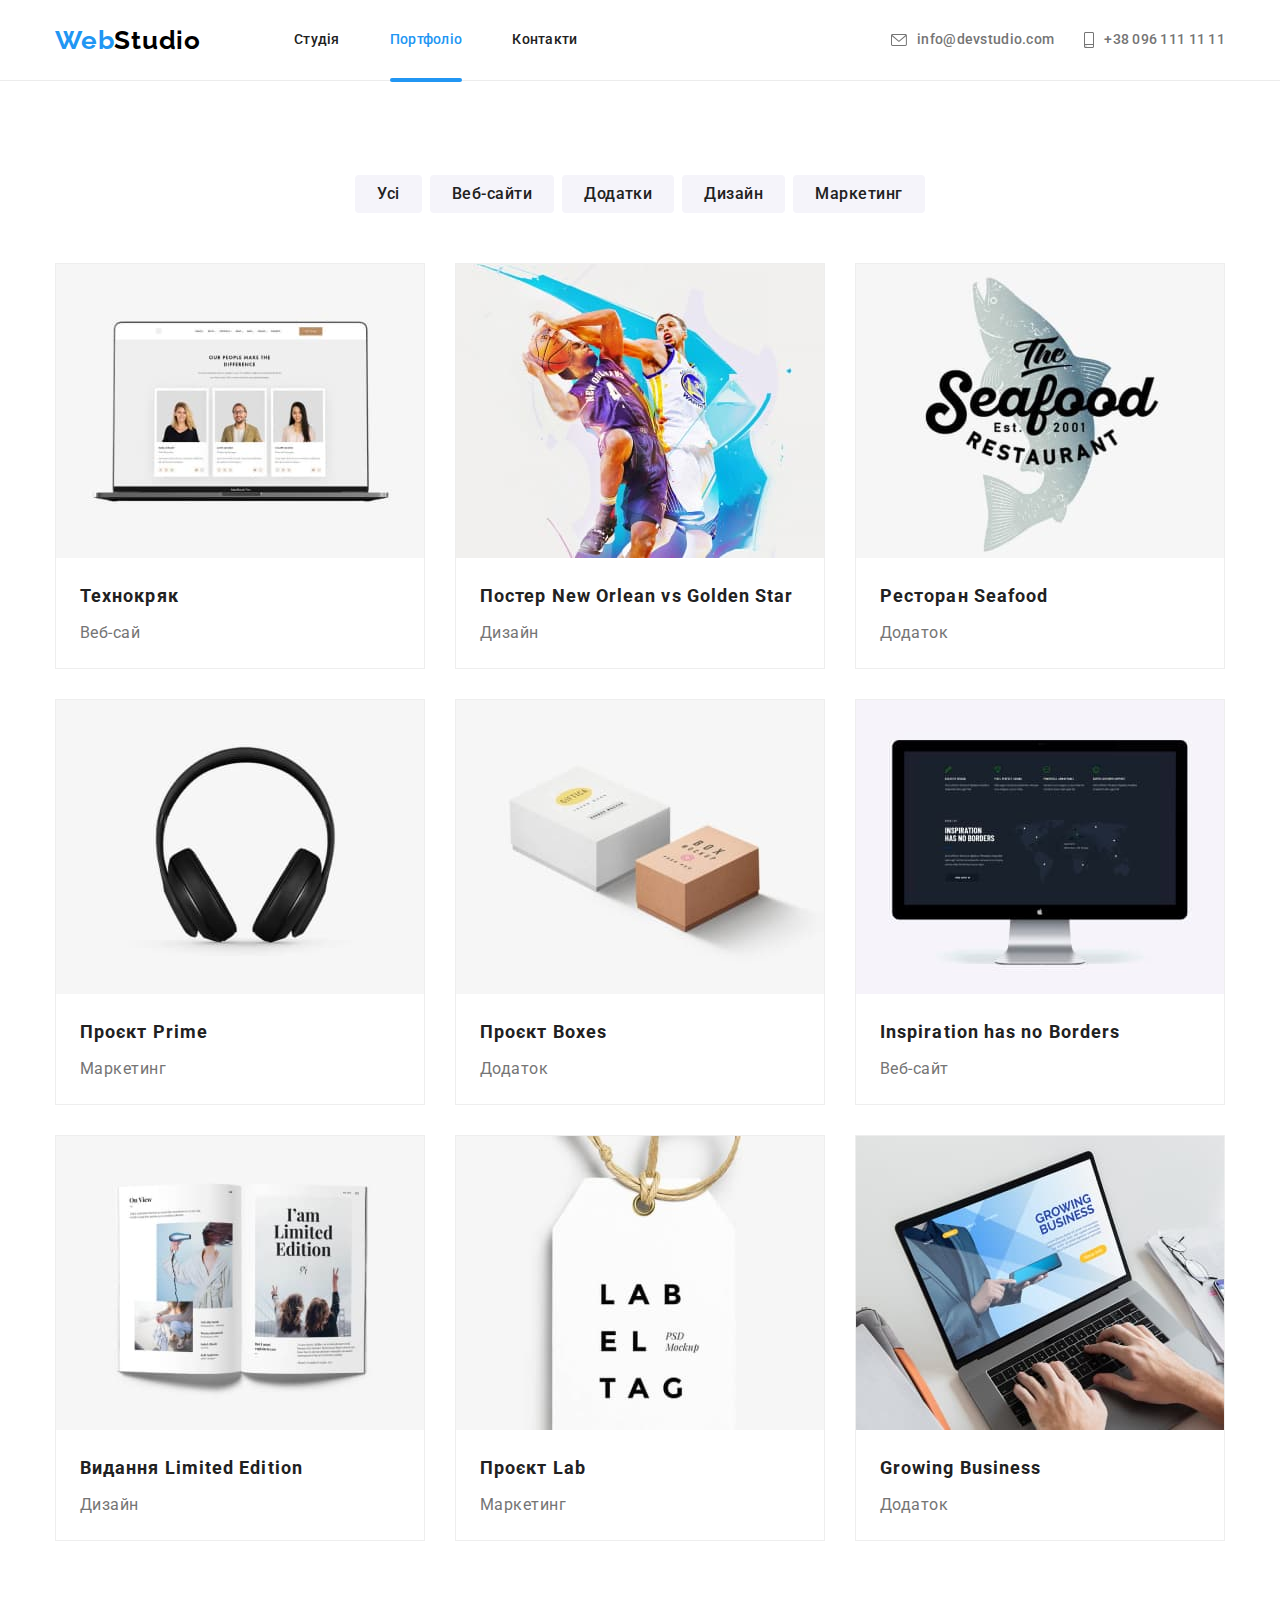
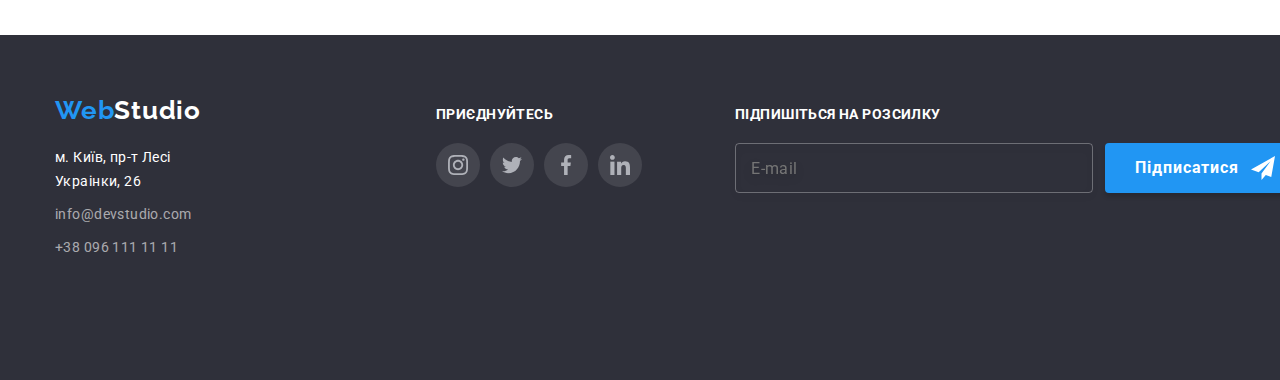
==== commit c95a00d2: "save 17.11.22 (15:17)" ====
--- a/portfolio.html
+++ b/portfolio.html
@@ -51,7 +51,7 @@
             >
           </li>
         </ul>
-        <button class="header__menu-button">
+        <button class="header__menu-button js-open-menu">
           <svg width="24px" height="16px">
             <use href="./images/icon/symbol-defs.svg#icon-menu_24px"></use>
           </svg>
@@ -276,62 +276,79 @@
 
     <footer class="footer">
       <div class="container footer--container">
-        <div class="footer__div">
-          <!--Назва компанії-->
-          <a href="/" lang="en" class="logo"
-            >Web<span class="logo logo--color-footer">Studio</span></a
-          >
-          <!--Адреса-->
-          <address class="address">
-            <ul class="address__list">
-              <li class="address__item">
-                <a
-                  class="address__link address__link--color"
-                  href="https://goo.gl/maps/CPtrU1FHBa2aNyZL9"
-                  target="_blank"
-                  rel="noopener noreferrer nofollow"
-                  >м. Київ, пр-т Лесі Украінки, 26</a
-                >
+        <div class="footer-tablet">
+          <div class="footer__div">
+            <!--Назва компанії-->
+            <a href="/" lang="en" class="logo"
+              >Web<span class="logo logo--color-footer">Studio</span></a
+            >
+            <!--Адреса-->
+            <address class="address">
+              <ul class="address__list">
+                <li class="address__item">
+                  <a
+                    class="address__link address__link--color"
+                    href="https://goo.gl/maps/CPtrU1FHBa2aNyZL9"
+                    target="_blank"
+                    rel="noopener noreferrer nofollow"
+                    >м. Київ, пр-т Лесі Украінки, 26</a
+                  >
+                </li>
+                <li class="address__item">
+                  <a class="address__link" href="mailto:info@devstudio.com">info@devstudio.com</a>
+                </li>
+                <li class="address__item">
+                  <a class="address__link" href="tel:+380961111111">+38 096 111 11 11</a>
+                </li>
+              </ul>
+            </address>
+          </div>
+          <div class="footer-social">
+            <p class="foter-social__text">приєднуйтесь</p>
+            <ul class="social-list">
+              <li>
+                <a class="social-list__link social-list__link--color" href="#">
+                  <svg
+                    class="social-list__icon social-list__icon--color"
+                    width="20px"
+                    height="20px"
+                  >
+                    <use href="./images/icon/symbol-defs.svg#icon-instagram"></use></svg
+                ></a>
               </li>
-              <li class="address__item">
-                <a class="address__link" href="mailto:info@devstudio.com">info@devstudio.com</a>
+              <li>
+                <a class="social-list__link social-list__link--color" href="#">
+                  <svg
+                    class="social-list__icon social-list__icon--color"
+                    width="20px"
+                    height="20px"
+                  >
+                    <use href="./images/icon/symbol-defs.svg#icon-twitter"></use></svg
+                ></a>
               </li>
-              <li class="address__item">
-                <a class="address__link" href="tel:+380961111111">+38 096 111 11 11</a>
+              <li>
+                <a class="social-list__link social-list__link--color" href="#">
+                  <svg
+                    class="social-list__icon social-list__icon--color"
+                    width="20px"
+                    height="20px"
+                  >
+                    <use href="./images/icon/symbol-defs.svg#icon-facebook"></use></svg
+                ></a>
+              </li>
+              <li>
+                <a class="social-list__link social-list__link--color" href="#">
+                  <svg
+                    class="social-list__icon social-list__icon--color"
+                    width="20px"
+                    height="20px"
+                  >
+                    <use href="./images/icon/symbol-defs.svg#icon-linkedin"></use></svg
+                ></a>
               </li>
             </ul>
-          </address>
+          </div>
         </div>
-        <div class="footer-social">
-          <p class="foter-social__text">приєднуйтесь</p>
-          <ul class="social-list">
-            <li>
-              <a class="social-list__link social-list__link--color" href="#">
-                <svg class="social-list__icon social-list__icon--color" width="20px" height="20px">
-                  <use href="./images/icon/symbol-defs.svg#icon-instagram"></use></svg
-              ></a>
-            </li>
-            <li>
-              <a class="social-list__link social-list__link--color" href="#">
-                <svg class="social-list__icon social-list__icon--color" width="20px" height="20px">
-                  <use href="./images/icon/symbol-defs.svg#icon-twitter"></use></svg
-              ></a>
-            </li>
-            <li>
-              <a class="social-list__link social-list__link--color" href="#">
-                <svg class="social-list__icon social-list__icon--color" width="20px" height="20px">
-                  <use href="./images/icon/symbol-defs.svg#icon-facebook"></use></svg
-              ></a>
-            </li>
-            <li>
-              <a class="social-list__link social-list__link--color" href="#">
-                <svg class="social-list__icon social-list__icon--color" width="20px" height="20px">
-                  <use href="./images/icon/symbol-defs.svg#icon-linkedin"></use></svg
-              ></a>
-            </li>
-          </ul>
-        </div>
-
         <div class="subscribe">
           <p class="subscribe__text">Підпишіться на розсилку</p>
           <form class="subscribe__form">
@@ -342,7 +359,7 @@
               id="subscribe-mail"
               placeholder="E-mail"
             />
-            <button class="button button__subscribe--size" type="submit">
+            <button class="button button--size" type="submit">
               Підписатися
               <svg class="button__icon" width="24px" height="24px">
                 <use href="./images/icon/symbol-defs.svg#icon-send"></use>
@@ -352,5 +369,57 @@
         </div>
       </div>
     </footer>
+
+    <div class="mobile-menu js-menu-container">
+      <button class="mobile-menu__close-button js-close-menu" type="button" data-modal-close>
+        <svg class="mobile-menu__close-icon" width="18px" height="18px">
+          <use href="./images/icon/symbol-defs.svg#icon-close-black"></use>
+        </svg>
+      </button>
+      <div class="mobile-menu_position">
+        <nav class="site-nav-mobile">
+          <ul class="site-nav-mobile__list">
+            <li class="site-nav-mobile__item">
+              <a class="site-nav-mobile__link site-nav-mobile__link--current" href="#">Студія</a>
+            </li>
+            <li class="site-nav-mobile__item">
+              <a class="site-nav-mobile__link" href="./portfolio.html">Портфоліо</a>
+            </li>
+            <li class="site-nav-mobile__item">
+              <a class="site-nav-mobile__link" href="#">Контакти</a>
+            </li>
+          </ul>
+        </nav>
+        <ul class="contacts-nav-mobile">
+          <li class="contacts-nav-mobile__item">
+            <a class="contacts-nav-mobile__link" href="tel:+380961111111">+38 096 111 11 11</a>
+          </li>
+          <li class="contacts-nav-mobile__item">
+            <a
+              class="contacts-nav-mobile__link contacts-nav-mobile__link--size"
+              href="mailto:info@devstudio.com"
+            >
+              info@devstudio.com</a
+            >
+          </li>
+        </ul>
+        <ul class="social-list-mobile">
+          <li class="social-list-mobile__item">
+            <a href="" class="social-list-mobile__link">Instagram</a>
+          </li>
+          <li class="social-list-mobile__item">
+            <a href="" class="social-list-mobile__link">Twitter</a>
+          </li>
+          <li class="social-list-mobile__item">
+            <a href="" class="social-list-mobile__link">Facebook</a>
+          </li>
+          <li class="social-list-mobile__item">
+            <a href="" class="social-list-mobile__link">LinkedIn</a>
+          </li>
+        </ul>
+      </div>
+    </div>
+
+    <script src="./js/mobile-menu.js"></script>
   </body>
 </html>
--- a/css/main.min.css
+++ b/css/main.min.css
@@ -1 +1 @@
-:root{--accent-color: #2196f3;--primary-text-color: #212121;--accent-color-background: #1586e2;--accent-color-background-description: rgba(33, 150, 243, 0.9);--primary-background-color: #ffffff;--secondary-background-color: #f5f4fa;--dark-background-color: #2f303a;--title-text-color: #757575;--text-color-white: #ffffff;--text-color-black: #000000;--text-color-footer: rgba(255, 255, 255, 0.6);--border-terms-color: #212121;--border-portfolio-card: #eeeeee;--border-portfolio-header: #ececec;--social-icon-color: #afb1b8;--social-icon-white-color: #ffffff;--primary-font: "Roboto";--logo-font: "Raleway"}body{background-color:var(--primary-background-color);font-family:var(--primary-font)}h1,h2,h3,p,ul{margin-top:0;margin-bottom:0;list-style:none}img{display:block;max-width:100%;height:auto}.visually-hidden{position:absolute;white-space:nowrap;width:1px;height:1px;overflow:hidden;border:0;padding:0;clip:rect(0 0 0 0);-webkit-clip-path:inset(50%);clip-path:inset(50%);margin:-1px}.button{display:-webkit-box;display:-ms-flexbox;display:flex;-webkit-box-align:center;-ms-flex-align:center;align-items:center;-webkit-box-pack:center;-ms-flex-pack:center;justify-content:center;margin-left:auto;margin-right:auto;width:216px;height:50px;font-family:var(--primary-font);border:none;font-weight:700;font-size:16px;line-height:1.88;letter-spacing:.06em;color:var(--text-color-white);background-color:var(--accent-color);cursor:pointer;border-radius:4px;padding:0;-webkit-box-shadow:0px 4px 4px rgba(0,0,0,.15);box-shadow:0px 4px 4px rgba(0,0,0,.15);-webkit-transition-property:color,background-color;transition-property:color,background-color;-webkit-transition-duration:250ms;transition-duration:250ms;-webkit-transition-timing-function:cubic-bezier(0.4, 0, 0.2, 1);transition-timing-function:cubic-bezier(0.4, 0, 0.2, 1)}.button:hover,.button:focus{color:var(--text-color-white);background-color:var(--accent-color-background)}.button--size{width:200px;height:50px}.button--size{width:200px;height:50px}.button__icon{margin-left:12px;fill:currentColor}.customers{padding-top:60px;padding-bottom:60px}@media screen and (min-width: 1200x){.customers{padding-top:94px;padding-bottom:94px}}.customers__title{font-weight:700;font-size:33px;line-height:1.18;letter-spacing:.03em;margin-bottom:30px;text-align:center}@media screen and (min-width: 1200x){.customers__title{font-size:36px;line-height:1.17;margin-bottom:50px}}.customers-list{display:-webkit-box;display:-ms-flexbox;display:flex;-ms-flex-wrap:wrap;flex-wrap:wrap;-webkit-box-pack:center;-ms-flex-pack:center;justify-content:center;padding-left:0;gap:30px}.customers-list__item{width:210px;height:92px}@media screen and (min-width: 768px){.customers-list__item{width:226px}}@media screen and (min-width: 1200px){.customers-list__item{width:170px}}.customers-list__link{display:-webkit-box;display:-ms-flexbox;display:flex;-webkit-box-align:center;-ms-flex-align:center;align-items:center;-webkit-box-pack:center;-ms-flex-pack:center;justify-content:center;padding:16px 32px;fill:var(--social-icon-color);border:1px solid #afb1b8;border-radius:4px;-webkit-transition-property:fill,border;transition-property:fill,border;-webkit-transition-duration:250ms;transition-duration:250ms;-webkit-transition-timing-function:cubic-bezier(0.4, 0, 0.2, 1);transition-timing-function:cubic-bezier(0.4, 0, 0.2, 1)}.customers-list__link:hover,.customers-list__link:focus{fill:var(--accent-color);border-color:var(--accent-color)}.container{margin-left:auto;margin-right:auto;padding-left:15px;padding-right:15px}@media screen and (min-width: 480px){.container{width:480px}}@media screen and (min-width: 768px){.container{width:768px}}@media screen and (min-width: 1200px){.container{width:1200px}}.features{padding-top:60px;padding-bottom:60px}@media screen and (min-width: 1200px){.features{padding-top:94px;padding-bottom:94px}}.features__title{position:absolute;white-space:nowrap;width:1px;height:1px;overflow:hidden;border:0;padding:0;clip:rect(0 0 0 0);-webkit-clip-path:inset(50%);clip-path:inset(50%);margin:-1px}.features__main{padding-left:0;-webkit-box-pack:justify;-ms-flex-pack:justify;justify-content:space-between}@media screen and (min-width: 768px){.features__main{display:-webkit-box;display:-ms-flexbox;display:flex}}.features__list{width:100%}@media screen and (min-width: 768px){.features__list{width:354px}}@media screen and (min-width: 1200px){.features__list{width:270px}}.features__icon{display:-webkit-box;display:-ms-flexbox;display:flex;width:100%;height:120px;-webkit-box-align:center;-ms-flex-align:center;align-items:center;-webkit-box-pack:center;-ms-flex-pack:center;justify-content:center;margin-bottom:30px;background-color:var(--secondary-background-color)}@media screen and (min-width: 768px){.features__icon{width:270px}}.features__name{text-align:center;text-transform:uppercase;font-weight:700;font-size:14px;line-height:1.14;letter-spacing:.03em;margin-bottom:10px}@media screen and (min-width: 768px){.features__name{text-align:center}}.features__text{font-size:14px;line-height:1.71;letter-spacing:.03em;color:var(--title-text-color);margin-bottom:30px}@media screen and (min-width: 1200px){.features__text{margin-bottom:0}}.footer{background-color:var(--dark-background-color);padding-top:60px;padding-bottom:60px}.footer__div{display:-webkit-box;display:-ms-flexbox;display:flex;-webkit-box-orient:vertical;-webkit-box-direction:normal;-ms-flex-direction:column;flex-direction:column;-webkit-box-align:center;-ms-flex-align:center;align-items:center;margin-bottom:60px}@media screen and (min-width: 1200px){.footer__div{display:block;margin-bottom:0}}.footer--container{display:-webkit-box;display:-ms-flexbox;display:flex;-webkit-box-orient:vertical;-webkit-box-direction:normal;-ms-flex-direction:column;flex-direction:column}@media screen and (min-width: 1200px){.footer--container{-webkit-box-orient:horizontal;-webkit-box-direction:normal;-ms-flex-direction:row;flex-direction:row;-webkit-box-align:baseline;-ms-flex-align:baseline;align-items:baseline}}.address{margin-top:20px}.address__list{display:-webkit-box;display:-ms-flexbox;display:flex;-webkit-box-orient:vertical;-webkit-box-direction:normal;-ms-flex-direction:column;flex-direction:column;-webkit-box-align:center;-ms-flex-align:center;align-items:center;padding-left:0}@media screen and (min-width: 1200px){.address__list{-webkit-box-align:start;-ms-flex-align:start;align-items:flex-start}}.address__item:not(:last-child){margin-bottom:9px}.address__link{text-decoration:none;font-style:normal;font-size:14px;line-height:1.71;letter-spacing:.03em;color:var(--text-color-footer);-webkit-transition-property:color;transition-property:color;-webkit-transition-duration:250ms;transition-duration:250ms;-webkit-transition-timing-function:cubic-bezier(0.4, 0, 0.2, 1);transition-timing-function:cubic-bezier(0.4, 0, 0.2, 1)}.address__link:hover,.address__link:focus{color:var(--accent-color)}.address__link--color{color:var(--text-color-white)}.address__link--color:hover,.address__link--color:focus{color:var(--accent-color)}.subscribe{margin-left:0px}@media screen and (min-width: 1200px){.subscribe{margin-left:93px}}.subscribe__text{font-weight:700;font-size:14px;line-height:1.14;letter-spacing:.03em;text-transform:uppercase;color:var(--text-color-white);margin-bottom:20px;text-align:center}@media screen and (min-width: 1200px){.subscribe__text{text-align:start}}.subscribe__form{display:-webkit-box;display:-ms-flexbox;display:flex;-webkit-box-orient:vertical;-webkit-box-direction:normal;-ms-flex-direction:column;flex-direction:column;-webkit-box-align:center;-ms-flex-align:center;align-items:center}@media screen and (min-width: 1200px){.subscribe__form{-webkit-box-orient:horizontal;-webkit-box-direction:normal;-ms-flex-direction:row;flex-direction:row}}.subscribe__input{width:100%;height:50px;padding-left:15px;padding-right:15px;margin-bottom:20px;font-weight:400;font-size:16px;line-height:1.25;letter-spacing:.03em;color:rgba(255,255,255,.6);background-color:inherit;outline:none;border:1px solid rgba(255,255,255,.3);-webkit-filter:drop-shadow(0px 4px 4px rgba(0, 0, 0, 0.15));filter:drop-shadow(0px 4px 4px rgba(0, 0, 0, 0.15));border-radius:4px;-webkit-transition-property:border-color;transition-property:border-color;-webkit-transition-duration:250ms;transition-duration:250ms;-webkit-transition-timing-function:cubic-bezier(0.4, 0, 0.2, 1);transition-timing-function:cubic-bezier(0.4, 0, 0.2, 1)}@media screen and (min-width: 768px){.subscribe__input{width:450px}}@media screen and (min-width: 1200px){.subscribe__input{margin-right:12px;margin-bottom:0;width:358px}}.subscribe__input:hover,.subscribe__input:focus{border-color:var(--accent-color);cursor:pointer}.header{border-bottom:1px solid var(--border-portfolio-header)}.container__header--design{display:-webkit-box;display:-ms-flexbox;display:flex;-webkit-box-align:center;-ms-flex-align:center;align-items:center;border:none;height:60px}@media screen and (min-width: 768px){.container__header--design{height:100%}}@media screen and (min-width: 1200x){.container__header--design{height:100%}}@media screen and (min-width: 768px){.site-nav{margin-left:auto;margin-right:auto}}@media screen and (min-width: 1200px){.site-nav{margin-left:93px}}.site-nav__list{display:none;padding-left:0;gap:50px}@media screen and (min-width: 768px){.site-nav__list{display:-webkit-box;display:-ms-flexbox;display:flex}}.site-nav__link{display:block;padding-top:32px;padding-bottom:32px;text-decoration:none;font-weight:500;font-size:14px;line-height:1.14;letter-spacing:.02em;color:var(--primary-text-color);-webkit-transition-property:color;transition-property:color;-webkit-transition-duration:250ms;transition-duration:250ms;-webkit-transition-timing-function:cubic-bezier(0.4, 0, 0.2, 1);transition-timing-function:cubic-bezier(0.4, 0, 0.2, 1)}.site-nav__link--current{position:relative;color:var(--accent-color);-webkit-transition-property:color;transition-property:color;-webkit-transition-duration:250ms;transition-duration:250ms;-webkit-transition-timing-function:cubic-bezier(0.4, 0, 0.2, 1);transition-timing-function:cubic-bezier(0.4, 0, 0.2, 1)}.site-nav__link:hover,.site-nav__link:focus{color:var(--accent-color)}.site-nav__link--current::after{display:block;position:absolute;bottom:-2px;width:100%;height:4px;background-color:currentColor;content:"";border-radius:2px}.contacts-nav{display:none;padding-left:0}@media screen and (min-width: 768px){.contacts-nav{display:-webkit-box;display:-ms-flexbox;display:flex;-webkit-box-orient:vertical;-webkit-box-direction:normal;-ms-flex-direction:column;flex-direction:column;gap:10px}}@media screen and (min-width: 1200px){.contacts-nav{display:-webkit-box;display:-ms-flexbox;display:flex;-webkit-box-orient:horizontal;-webkit-box-direction:normal;-ms-flex-direction:row;flex-direction:row;gap:30px}}.contacts-nav__link{display:-webkit-box;display:-ms-flexbox;display:flex;-webkit-box-align:center;-ms-flex-align:center;align-items:center;text-decoration:none;font-weight:500;font-size:14px;line-height:1.14;letter-spacing:.02em;color:var(--title-text-color);-webkit-transition-property:color;transition-property:color;-webkit-transition-duration:250ms;transition-duration:250ms;-webkit-transition-timing-function:cubic-bezier(0.4, 0, 0.2, 1);transition-timing-function:cubic-bezier(0.4, 0, 0.2, 1)}@media screen and (min-width: 1200px){.contacts-nav__link{padding-top:32px;padding-bottom:32px}}.contacts-nav__link:hover,.contacts-nav__link:focus{color:var(--accent-color)}.contacts-nav__icon{margin-right:10px;fill:currentColor}.header__menu-button{display:-webkit-box;display:-ms-flexbox;display:flex;-webkit-box-align:center;-ms-flex-align:center;align-items:center;-webkit-box-pack:center;-ms-flex-pack:center;justify-content:center;margin-left:auto;width:40px;height:40px;padding:0;border:none;background-color:inherit}@media screen and (min-width: 768px){.header__menu-button{display:none}}.hero{background-color:var(--dark-background-color);background-image:-webkit-gradient(linear, left top, left bottom, from(rgba(47, 48, 58, 0.4)), to(rgba(47, 48, 58, 0.4))),url(../images/Hero.jpg);background-image:linear-gradient(rgba(47, 48, 58, 0.4), rgba(47, 48, 58, 0.4)),url(../images/Hero.jpg);background-repeat:no-repeat;background-position:50%;text-align:center;-webkit-box-pack:center;-ms-flex-pack:center;justify-content:center;max-width:1600px;padding-top:118px;padding-bottom:118px;margin-left:auto;margin-right:auto}@media screen and (min-width: 1200px){.hero{padding-top:200px;padding-bottom:200px}}.hero__title{font-weight:900;font-size:26px;line-height:1.62;text-transform:uppercase;letter-spacing:.06em;color:var(--text-color-white);margin-bottom:30px;max-width:696px;margin-left:auto;margin-right:auto}@media screen and (min-width: 1200px){.hero__title{font-size:44px;line-height:1.36}}.logo{text-decoration:none;font-family:var(--logo-font);font-weight:700;font-size:26px;line-height:1.19;letter-spacing:.03em;color:var(--accent-color)}.logo--color-header{color:var(--text-color-black)}.logo--color-footer{color:var(--text-color-white)}.backdrop{position:fixed;top:0;left:0;width:100%;height:100%;background-color:rgba(0,0,0,.2);-webkit-transition-property:opacity,visibility;transition-property:opacity,visibility;-webkit-transition-duration:250ms;transition-duration:250ms;-webkit-transition-timing-function:cubic-bezier(0.4, 0, 0.2, 1);transition-timing-function:cubic-bezier(0.4, 0, 0.2, 1)}.is-hidden{opacity:0;visibility:hidden;pointer-events:none}.modal{position:absolute;top:50%;left:50%;-webkit-transform:translate(-50%, -50%);transform:translate(-50%, -50%);width:528px;padding:40px;background-color:var(--primary-background-color);-webkit-box-shadow:0px 1px 3px rgba(0,0,0,.12),0px 1px 1px rgba(0,0,0,.14),0px 2px 1px rgba(0,0,0,.2);box-shadow:0px 1px 3px rgba(0,0,0,.12),0px 1px 1px rgba(0,0,0,.14),0px 2px 1px rgba(0,0,0,.2);border-radius:4px}.modal__close-button{position:absolute;top:8px;right:8px;width:30px;height:30px;padding:0;border-radius:50%;background-color:var(--primary-background-color);border:1px solid rgba(0,0,0,.1);cursor:pointer;outline:none}.modal__close-button:hover .modal__close-icon,.modal__close-button:focus .modal__close-icon{fill:var(--accent-color)}.modal__close-icon{position:absolute;top:50%;left:50%;-webkit-transform:translate(-50%, -50%);transform:translate(-50%, -50%);-webkit-transition-property:fill;transition-property:fill;-webkit-transition-duration:250ms;transition-duration:250ms;-webkit-transition-timing-function:cubic-bezier(0.4, 0, 0.2, 1);transition-timing-function:cubic-bezier(0.4, 0, 0.2, 1)}.modal__title{font-weight:700;font-size:20px;line-height:1.15;text-align:center;margin-bottom:12px;letter-spacing:.03em;color:var(--primary-text-color)}.order-form__lable{display:block;font-weight:400;font-size:12px;line-height:1.17;letter-spacing:.01em;margin-bottom:4px;color:var(--title-text-color)}.order-form__block{position:relative;display:-webkit-box;display:-ms-flexbox;display:flex;-webkit-box-orient:vertical;-webkit-box-direction:normal;-ms-flex-direction:column;flex-direction:column;margin-bottom:10px}.order-form__block:hover .order-form__icon{fill:var(--accent-color)}.order-form__block:focus-within .order-form__icon{fill:var(--accent-color)}.order-form__icon{position:absolute;width:18px;height:18px;top:50%;-webkit-transform:translateY(-50%);transform:translateY(-50%);left:15px;fill:currentColor;-webkit-transition-property:fill;transition-property:fill;-webkit-transition-duration:250ms;transition-duration:250ms;-webkit-transition-timing-function:cubic-bezier(0.4, 0, 0.2, 1);transition-timing-function:cubic-bezier(0.4, 0, 0.2, 1)}.order-form__input{padding:11px 12px 11px 42px;border:1px solid rgba(33,33,33,.2);border-radius:4px;outline:none;-webkit-transition-property:border-color;transition-property:border-color;-webkit-transition-duration:250ms;transition-duration:250ms;-webkit-transition-timing-function:cubic-bezier(0.4, 0, 0.2, 1);transition-timing-function:cubic-bezier(0.4, 0, 0.2, 1)}.order-form__input:hover,.order-form__input:focus{border-color:var(--accent-color);cursor:pointer}.order-form__comments{display:block;margin-bottom:20px;resize:none;width:100%;height:120px;padding:12px 16px;border:1px solid rgba(33,33,33,.2);border-radius:4px;outline:none;-webkit-transition-property:border-color;transition-property:border-color;-webkit-transition-duration:250ms;transition-duration:250ms;-webkit-transition-timing-function:cubic-bezier(0.4, 0, 0.2, 1);transition-timing-function:cubic-bezier(0.4, 0, 0.2, 1)}.order-form__comments:hover,.order-form__comments:focus{border-color:var(--accent-color);cursor:pointer}.order-form__block textarea::-webkit-input-placeholder{font-weight:400;font-size:12px;line-height:1.17;letter-spacing:.01em;color:rgba(117,117,117,.5)}.order-form__block textarea::-moz-placeholder{font-weight:400;font-size:12px;line-height:1.17;letter-spacing:.01em;color:rgba(117,117,117,.5)}.order-form__block textarea:-ms-input-placeholder{font-weight:400;font-size:12px;line-height:1.17;letter-spacing:.01em;color:rgba(117,117,117,.5)}.order-form__block textarea::-ms-input-placeholder{font-weight:400;font-size:12px;line-height:1.17;letter-spacing:.01em;color:rgba(117,117,117,.5)}.order-form__block textarea::placeholder{font-weight:400;font-size:12px;line-height:1.17;letter-spacing:.01em;color:rgba(117,117,117,.5)}.conditions{position:relative;margin-bottom:30px}.conditions__label::before{position:absolute;top:50%;-webkit-transform:translateY(-50%);transform:translateY(-50%);left:12px;width:16px;height:15px;border:2px solid var(--border-terms-color);border-radius:2px;opacity:1;content:""}.conditions__input:checked+.conditions__label::before{opacity:0}.conditions__label::after{position:absolute;top:50%;-webkit-transform:translateY(-50%);transform:translateY(-50%);left:12px;width:16px;height:15px;background-image:url(../images/icon/icon\ check.svg);border-radius:2px;opacity:0;content:""}.conditions__input:checked+.conditions__label::after{opacity:1}.conditions__label{padding-left:35px;font-weight:400;font-size:14px;line-height:1.71;letter-spacing:.03em;color:var(--title-text-color)}.conditions__link{-webkit-text-decoration-line:underline;text-decoration-line:underline;color:var(--accent-color)}.portfolio{margin-top:60px;margin-bottom:60px}@media screen and (min-width: 1200px){.portfolio{margin-top:94px;margin-bottom:94px}}.portfolio__title{position:absolute;white-space:nowrap;width:1px;height:1px;overflow:hidden;border:0;padding:0;clip:rect(0 0 0 0);-webkit-clip-path:inset(50%);clip-path:inset(50%);margin:-1px}.portfolio-filter{display:-webkit-box;display:-ms-flexbox;display:flex;-webkit-box-pack:start;-ms-flex-pack:start;justify-content:flex-start;-ms-flex-wrap:wrap;flex-wrap:wrap;margin-bottom:40px;padding-left:0;-webkit-column-gap:8px;-moz-column-gap:8px;column-gap:8px;row-gap:15px;max-width:400px}@media screen and (min-width: 768px){.portfolio-filter{-webkit-box-pack:center;-ms-flex-pack:center;justify-content:center;margin-bottom:30px;max-width:none}}@media screen and (min-width: 1200px){.portfolio-filter{margin-bottom:50px}}.portfolio-filter__button{cursor:pointer;font-family:var(--primary-font);border:none;font-weight:500;font-size:16px;line-height:1.63;letter-spacing:.03em;padding:6px 22px;border-radius:4px;-webkit-box-shadow:none;box-shadow:none;color:var(--primary-text-color);background-color:var(--secondary-background-color);-webkit-transition:color,background-color,-webkit-box-shadow;transition:color,background-color,-webkit-box-shadow;transition:box-shadow,color,background-color;transition:box-shadow,color,background-color,-webkit-box-shadow;-webkit-transition-duration:250ms;transition-duration:250ms;-webkit-transition-timing-function:cubic-bezier(0.4, 0, 0.2, 1);transition-timing-function:cubic-bezier(0.4, 0, 0.2, 1)}.portfolio-filter__button:hover,.portfolio-filter__button:focus{background-color:var(--accent-color);color:var(--text-color-white);-webkit-box-shadow:0px 3px 1px rgba(0,0,0,.1),0px 1px 2px rgba(0,0,0,.08),0px 2px 2px rgba(0,0,0,.12);box-shadow:0px 3px 1px rgba(0,0,0,.1),0px 1px 2px rgba(0,0,0,.08),0px 2px 2px rgba(0,0,0,.12)}.portfolio-list{display:-webkit-box;display:-ms-flexbox;display:flex;-ms-flex-wrap:wrap;flex-wrap:wrap;padding:0;margin:0 -30px -30px 0}.portfolio-card{display:-webkit-box;display:-ms-flexbox;display:flex;margin-right:30px;margin-bottom:30px;width:450px;border:1px solid #eee}@media screen and (min-width: 768px){.portfolio-card{width:354px}}@media screen and (min-width: 1200px){.portfolio-card{width:370px}}.portfolio-card__link{position:relative;height:100%;text-decoration:none;-webkit-box-shadow:none;box-shadow:none;-webkit-transition-property:-webkit-box-shadow;transition-property:-webkit-box-shadow;transition-property:box-shadow;transition-property:box-shadow, -webkit-box-shadow;-webkit-transition-duration:250ms;transition-duration:250ms;-webkit-transition-timing-function:cubic-bezier(0.4, 0, 0.2, 1);transition-timing-function:cubic-bezier(0.4, 0, 0.2, 1);overflow:hidden}.portfolio-card__link:hover,.portfolio-card__link:focus{-webkit-box-shadow:0px 1px 1px rgba(0,0,0,.12),0px 4px 4px rgba(0,0,0,.06),1px 4px 6px rgba(0,0,0,.16);box-shadow:0px 1px 1px rgba(0,0,0,.12),0px 4px 4px rgba(0,0,0,.06),1px 4px 6px rgba(0,0,0,.16)}.portfolio-card__link:hover .portfolio-card__description,.portfolio-card__link:focus .portfolio-card__description{-webkit-transform:translateY(0);transform:translateY(0);color:var(--text-color-white)}.portfolio-card__img{position:relative;width:100%;overflow:hidden}@media screen and (min-width: 768px){.portfolio-card__img{width:354px}}@media screen and (min-width: 1200px){.portfolio-card__img{width:370px}}.portfolio-card__div{padding:20px 24px}.portfolio-card__title{font-weight:700;font-size:18px;line-height:2;letter-spacing:.06em;margin-bottom:4px;color:var(--primary-text-color)}.portfolio-card__text{font-size:16px;line-height:1.88;letter-spacing:.03em;color:var(--title-text-color)}.portfolio-card__description{display:-webkit-box;display:-ms-flexbox;display:flex;position:absolute;top:0;left:0;-webkit-box-align:center;-ms-flex-align:center;align-items:center;width:100%;height:100%;padding:24px;font-weight:400;font-size:18px;line-height:1.56;letter-spacing:.03em;-webkit-transform:translateY(100.1%);transform:translateY(100.1%);background-color:var(--accent-color-background-description);-webkit-transition-property:opacity,-webkit-transform;transition-property:opacity,-webkit-transform;transition-property:transform,opacity;transition-property:transform,opacity,-webkit-transform;-webkit-transition-duration:250ms;transition-duration:250ms;-webkit-transition-timing-function:cubic-bezier(0.4, 0, 0.2, 1);transition-timing-function:cubic-bezier(0.4, 0, 0.2, 1)}.social{padding-bottom:30px;background-color:inherit}.social-list{display:-webkit-box;display:-ms-flexbox;display:flex;-webkit-box-pack:center;-ms-flex-pack:center;justify-content:center;padding-left:0;gap:10px}.social-list__link{width:44px;height:44px;display:-webkit-box;display:-ms-flexbox;display:flex;-webkit-box-pack:center;-ms-flex-pack:center;justify-content:center;-webkit-box-align:center;-ms-flex-align:center;align-items:center;border-radius:50%;-webkit-transition-property:background-color;transition-property:background-color;-webkit-transition-duration:250ms;transition-duration:250ms;-webkit-transition-timing-function:cubic-bezier(0.4, 0, 0.2, 1);transition-timing-function:cubic-bezier(0.4, 0, 0.2, 1)}.social-list__link:hover,.social-list__link:focus{background-color:var(--accent-color)}.social-list__link:hover .social-list__icon,.social-list__link:focus .social-list__icon{fill:var(--social-icon-white-color);border-color:var(--social-icon-white-color)}.social-list__icon{fill:var(--social-icon-color);-webkit-transition-property:fill;transition-property:fill;-webkit-transition-duration:250ms;transition-duration:250ms;-webkit-transition-timing-function:cubic-bezier(0.4, 0, 0.2, 1);transition-timing-function:cubic-bezier(0.4, 0, 0.2, 1)}.footer-social{display:-webkit-box;display:-ms-flexbox;display:flex;-webkit-box-orient:vertical;-webkit-box-direction:normal;-ms-flex-direction:column;flex-direction:column;-webkit-box-align:center;-ms-flex-align:center;align-items:center;margin-bottom:60px}@media screen and (min-width: 1200px){.footer-social{display:block;margin-left:70px;margin-bottom:0}}.foter-social__text{font-weight:700;font-size:14px;line-height:1.14;letter-spacing:.03em;text-transform:uppercase;color:var(--text-color-white);margin-bottom:20px}.social-list__link--color{background-color:rgba(255,255,255,.1)}.social-list__icon--color{fill:var(--social-icon-white-color)}.team{background-color:var(--secondary-background-color);padding-top:60px;padding-bottom:60px}@media screen and (min-width: 1200px){.team{padding-top:94px;padding-bottom:94px}}.team__title{font-weight:700;font-size:28px;line-height:1.18;letter-spacing:.03em;margin-bottom:50px;text-align:center}@media screen and (min-width: 1200px){.team__title{font-size:36px;line-height:1.17}}.team-list{display:-webkit-box;display:-ms-flexbox;display:flex;-ms-flex-wrap:wrap;flex-wrap:wrap;padding:0;gap:30px}.team-list__item{width:450px;text-align:center;background-color:var(--primary-background-color);border-radius:0px 0px 4px 4px;-webkit-box-shadow:0px 1px 3px rgba(0,0,0,.12),0px 1px 1px rgba(0,0,0,.14),0px 2px 1px rgba(0,0,0,.2);box-shadow:0px 1px 3px rgba(0,0,0,.12),0px 1px 1px rgba(0,0,0,.14),0px 2px 1px rgba(0,0,0,.2)}@media screen and (min-width: 768px){.team-list__item{width:354px}}@media screen and (min-width: 1200px){.team-list__item{width:270px}}.team-list__item__images{width:100%}.team-list__div{padding:30px}.team-list__name{display:inline-block;margin-bottom:10px;font-weight:500;font-size:16px;line-height:1.19;letter-spacing:.03em;color:var(--primary-text-color)}.team-list__text{margin-bottom:16px;font-size:16px;line-height:1.19;letter-spacing:.03em;color:var(--title-text-color)}.work{display:none;padding-bottom:94px}@media screen and (min-width: 1200px){.work{display:block}}.work__title{display:block;font-weight:700;font-size:36px;line-height:1.17;letter-spacing:.03em;margin-bottom:50px;text-align:center}.work-list{display:-webkit-box;display:-ms-flexbox;display:flex;padding-left:0;gap:30px}.work-list__item{position:relative;max-width:370px;gap:30px}.work-list__name{position:absolute;bottom:0;width:100%;padding:27px;font-weight:700;font-size:14px;line-height:1.14;text-align:center;letter-spacing:.03em;text-transform:uppercase;color:var(--text-color-white);background:rgba(47,48,58,.8)}/*# sourceMappingURL=main.min.css.map */+:root{--accent-color: #2196f3;--primary-text-color: #212121;--accent-color-background: #1586e2;--accent-color-background-description: rgba(33, 150, 243, 0.9);--primary-background-color: #ffffff;--secondary-background-color: #f5f4fa;--dark-background-color: #2f303a;--title-text-color: #757575;--text-color-white: #ffffff;--text-color-black: #000000;--text-color-footer: rgba(255, 255, 255, 0.6);--border-terms-color: #212121;--border-portfolio-card: #eeeeee;--border-portfolio-header: #ececec;--social-icon-color: #afb1b8;--social-icon-white-color: #ffffff;--primary-font: "Roboto";--logo-font: "Raleway"}body{background-color:var(--primary-background-color);font-family:var(--primary-font)}h1,h2,h3,p,ul{margin-top:0;margin-bottom:0;list-style:none}img{display:block;max-width:100%;height:auto}.visually-hidden{position:absolute;white-space:nowrap;width:1px;height:1px;overflow:hidden;border:0;padding:0;clip:rect(0 0 0 0);-webkit-clip-path:inset(50%);clip-path:inset(50%);margin:-1px}.button{display:-webkit-box;display:-ms-flexbox;display:flex;-webkit-box-align:center;-ms-flex-align:center;align-items:center;-webkit-box-pack:center;-ms-flex-pack:center;justify-content:center;margin-left:auto;margin-right:auto;width:216px;height:50px;font-family:var(--primary-font);border:none;font-weight:700;font-size:16px;line-height:1.88;letter-spacing:.06em;color:var(--text-color-white);background-color:var(--accent-color);cursor:pointer;border-radius:4px;padding:0;-webkit-box-shadow:0px 4px 4px rgba(0,0,0,.15);box-shadow:0px 4px 4px rgba(0,0,0,.15);-webkit-transition-property:color,background-color;transition-property:color,background-color;-webkit-transition-duration:250ms;transition-duration:250ms;-webkit-transition-timing-function:cubic-bezier(0.4, 0, 0.2, 1);transition-timing-function:cubic-bezier(0.4, 0, 0.2, 1)}.button:hover,.button:focus{color:var(--text-color-white);background-color:var(--accent-color-background)}.button--size{width:200px;height:50px}.button--size{width:200px;height:50px}.button__icon{margin-left:12px;fill:currentColor}.customers{padding-top:60px;padding-bottom:60px}@media screen and (min-width: 1200x){.customers{padding-top:94px;padding-bottom:94px}}.customers__title{font-weight:700;font-size:33px;line-height:1.18;letter-spacing:.03em;margin-bottom:30px;text-align:center}@media screen and (min-width: 1200x){.customers__title{font-size:36px;line-height:1.17;margin-bottom:50px}}.customers-list{display:-webkit-box;display:-ms-flexbox;display:flex;-ms-flex-wrap:wrap;flex-wrap:wrap;-webkit-box-pack:center;-ms-flex-pack:center;justify-content:center;padding-left:0;gap:30px}.customers-list__item{width:210px;height:92px}@media screen and (min-width: 768px){.customers-list__item{width:226px}}@media screen and (min-width: 1200px){.customers-list__item{width:170px}}.customers-list__link{display:-webkit-box;display:-ms-flexbox;display:flex;-webkit-box-align:center;-ms-flex-align:center;align-items:center;-webkit-box-pack:center;-ms-flex-pack:center;justify-content:center;padding:16px 32px;fill:var(--social-icon-color);border:1px solid #afb1b8;border-radius:4px;-webkit-transition-property:fill,border;transition-property:fill,border;-webkit-transition-duration:250ms;transition-duration:250ms;-webkit-transition-timing-function:cubic-bezier(0.4, 0, 0.2, 1);transition-timing-function:cubic-bezier(0.4, 0, 0.2, 1)}.customers-list__link:hover,.customers-list__link:focus{fill:var(--accent-color);border-color:var(--accent-color)}.container{margin-left:auto;margin-right:auto;padding-left:15px;padding-right:15px}@media screen and (min-width: 480px){.container{width:480px}}@media screen and (min-width: 768px){.container{width:768px}}@media screen and (min-width: 1200px){.container{width:1200px}}.features{padding-top:60px;padding-bottom:60px}@media screen and (min-width: 1200px){.features{padding-top:94px;padding-bottom:94px}}.features__title{position:absolute;white-space:nowrap;width:1px;height:1px;overflow:hidden;border:0;padding:0;clip:rect(0 0 0 0);-webkit-clip-path:inset(50%);clip-path:inset(50%);margin:-1px}.features__main{padding-left:0;-webkit-box-pack:justify;-ms-flex-pack:justify;justify-content:space-between}@media screen and (min-width: 768px){.features__main{display:-webkit-box;display:-ms-flexbox;display:flex;-ms-flex-wrap:wrap;flex-wrap:wrap;gap:30px}}@media screen and (min-width: 768px){.features__list{width:354px}}@media screen and (min-width: 1200px){.features__list{width:270px}}.features__icon{display:-webkit-box;display:-ms-flexbox;display:flex;height:120px;-webkit-box-align:center;-ms-flex-align:center;align-items:center;-webkit-box-pack:center;-ms-flex-pack:center;justify-content:center;margin-bottom:30px;background-color:var(--secondary-background-color)}.features__name{text-align:center;text-transform:uppercase;font-weight:700;font-size:14px;line-height:1.14;letter-spacing:.03em;margin-bottom:10px}@media screen and (min-width: 768px){.features__name{text-align:center}}.features__text{font-size:14px;line-height:1.71;letter-spacing:.03em;color:var(--title-text-color);margin-bottom:30px}@media screen and (min-width: 1200px){.features__text{margin-bottom:0}}.footer{background-color:var(--dark-background-color);padding-top:60px;padding-bottom:60px}.footer__div{display:-webkit-box;display:-ms-flexbox;display:flex;-webkit-box-orient:vertical;-webkit-box-direction:normal;-ms-flex-direction:column;flex-direction:column;-webkit-box-align:center;-ms-flex-align:center;align-items:center;margin-bottom:60px}@media screen and (min-width: 768px){.footer__div{margin-bottom:0px}}@media screen and (min-width: 1200px){.footer__div{display:block;margin-bottom:0}}.footer--container{display:-webkit-box;display:-ms-flexbox;display:flex;-webkit-box-orient:vertical;-webkit-box-direction:normal;-ms-flex-direction:column;flex-direction:column}@media screen and (min-width: 1200px){.footer--container{-webkit-box-orient:horizontal;-webkit-box-direction:normal;-ms-flex-direction:row;flex-direction:row;-webkit-box-align:baseline;-ms-flex-align:baseline;align-items:baseline}}@media screen and (min-width: 768px){.footer-tablet{display:-webkit-box;display:-ms-flexbox;display:flex;-webkit-box-pack:center;-ms-flex-pack:center;justify-content:center;-webkit-box-align:baseline;-ms-flex-align:baseline;align-items:baseline;gap:165px}}@media screen and (min-width: 768px){.footer-tablet{margin-bottom:60px}}.address{margin-top:20px}.address__list{display:-webkit-box;display:-ms-flexbox;display:flex;-webkit-box-orient:vertical;-webkit-box-direction:normal;-ms-flex-direction:column;flex-direction:column;-webkit-box-align:center;-ms-flex-align:center;align-items:center;padding-left:0}@media screen and (min-width: 1200px){.address__list{-webkit-box-align:start;-ms-flex-align:start;align-items:flex-start}}.address__item:not(:last-child){margin-bottom:9px}.address__link{text-decoration:none;font-style:normal;font-size:14px;line-height:1.71;letter-spacing:.03em;color:var(--text-color-footer);-webkit-transition-property:color;transition-property:color;-webkit-transition-duration:250ms;transition-duration:250ms;-webkit-transition-timing-function:cubic-bezier(0.4, 0, 0.2, 1);transition-timing-function:cubic-bezier(0.4, 0, 0.2, 1)}.address__link:hover,.address__link:focus{color:var(--accent-color)}.address__link--color{color:var(--text-color-white)}.address__link--color:hover,.address__link--color:focus{color:var(--accent-color)}.footer-social{display:-webkit-box;display:-ms-flexbox;display:flex;-webkit-box-orient:vertical;-webkit-box-direction:normal;-ms-flex-direction:column;flex-direction:column;-webkit-box-align:center;-ms-flex-align:center;align-items:center;margin-bottom:60px}@media screen and (min-width: 768px){.footer-social{margin-bottom:0}}@media screen and (min-width: 1200px){.footer-social{display:block;margin-left:70px;margin-bottom:0}}.foter-social__text{font-weight:700;font-size:14px;line-height:1.14;letter-spacing:.03em;text-transform:uppercase;color:var(--text-color-white);margin-bottom:20px}.social-list__link--color{background-color:rgba(255,255,255,.1)}.social-list__icon--color{fill:var(--social-icon-white-color)}.subscribe{margin-left:0px}@media screen and (min-width: 1200px){.subscribe{margin-left:93px}}.subscribe__text{font-weight:700;font-size:14px;line-height:1.14;letter-spacing:.03em;text-transform:uppercase;color:var(--text-color-white);margin-bottom:20px;text-align:center}@media screen and (min-width: 1200px){.subscribe__text{text-align:start}}.subscribe__form{display:-webkit-box;display:-ms-flexbox;display:flex;-webkit-box-orient:vertical;-webkit-box-direction:normal;-ms-flex-direction:column;flex-direction:column;-webkit-box-align:center;-ms-flex-align:center;align-items:center}@media screen and (min-width: 1200px){.subscribe__form{-webkit-box-orient:horizontal;-webkit-box-direction:normal;-ms-flex-direction:row;flex-direction:row}}.subscribe__input{width:100%;height:50px;padding-left:15px;padding-right:15px;margin-bottom:20px;font-weight:400;font-size:16px;line-height:1.25;letter-spacing:.03em;color:rgba(255,255,255,.6);background-color:inherit;outline:none;border:1px solid rgba(255,255,255,.3);-webkit-filter:drop-shadow(0px 4px 4px rgba(0, 0, 0, 0.15));filter:drop-shadow(0px 4px 4px rgba(0, 0, 0, 0.15));border-radius:4px;-webkit-transition-property:border-color;transition-property:border-color;-webkit-transition-duration:250ms;transition-duration:250ms;-webkit-transition-timing-function:cubic-bezier(0.4, 0, 0.2, 1);transition-timing-function:cubic-bezier(0.4, 0, 0.2, 1)}@media screen and (min-width: 768px){.subscribe__input{width:450px}}@media screen and (min-width: 1200px){.subscribe__input{margin-right:12px;margin-bottom:0;width:358px}}.subscribe__input:hover,.subscribe__input:focus{border-color:var(--accent-color);cursor:pointer}.header{border-bottom:1px solid var(--border-portfolio-header)}.container__header--design{display:-webkit-box;display:-ms-flexbox;display:flex;-webkit-box-align:center;-ms-flex-align:center;align-items:center;border:none;height:60px}@media screen and (min-width: 768px){.container__header--design{height:100%}}@media screen and (min-width: 1200x){.container__header--design{height:100%}}@media screen and (min-width: 768px){.site-nav{margin-left:auto;margin-right:auto}}@media screen and (min-width: 1200px){.site-nav{margin-left:93px}}.site-nav__list{display:none;padding-left:0;gap:50px}@media screen and (min-width: 768px){.site-nav__list{display:-webkit-box;display:-ms-flexbox;display:flex}}.site-nav__link{display:block;padding-top:32px;padding-bottom:32px;text-decoration:none;font-weight:500;font-size:14px;line-height:1.14;letter-spacing:.02em;color:var(--primary-text-color);-webkit-transition-property:color;transition-property:color;-webkit-transition-duration:250ms;transition-duration:250ms;-webkit-transition-timing-function:cubic-bezier(0.4, 0, 0.2, 1);transition-timing-function:cubic-bezier(0.4, 0, 0.2, 1)}.site-nav__link--current{position:relative;color:var(--accent-color);-webkit-transition-property:color;transition-property:color;-webkit-transition-duration:250ms;transition-duration:250ms;-webkit-transition-timing-function:cubic-bezier(0.4, 0, 0.2, 1);transition-timing-function:cubic-bezier(0.4, 0, 0.2, 1)}.site-nav__link:hover,.site-nav__link:focus{color:var(--accent-color)}.site-nav__link--current::after{display:block;position:absolute;bottom:-2px;width:100%;height:4px;background-color:currentColor;content:"";border-radius:2px}.contacts-nav{display:none;padding-left:0}@media screen and (min-width: 768px){.contacts-nav{display:-webkit-box;display:-ms-flexbox;display:flex;-webkit-box-orient:vertical;-webkit-box-direction:normal;-ms-flex-direction:column;flex-direction:column;gap:10px}}@media screen and (min-width: 1200px){.contacts-nav{display:-webkit-box;display:-ms-flexbox;display:flex;-webkit-box-orient:horizontal;-webkit-box-direction:normal;-ms-flex-direction:row;flex-direction:row;gap:30px}}.contacts-nav__link{display:-webkit-box;display:-ms-flexbox;display:flex;-webkit-box-align:center;-ms-flex-align:center;align-items:center;text-decoration:none;font-weight:500;font-size:14px;line-height:1.14;letter-spacing:.02em;color:var(--title-text-color);-webkit-transition-property:color;transition-property:color;-webkit-transition-duration:250ms;transition-duration:250ms;-webkit-transition-timing-function:cubic-bezier(0.4, 0, 0.2, 1);transition-timing-function:cubic-bezier(0.4, 0, 0.2, 1)}@media screen and (min-width: 1200px){.contacts-nav__link{padding-top:32px;padding-bottom:32px}}.contacts-nav__link:hover,.contacts-nav__link:focus{color:var(--accent-color)}.contacts-nav__icon{margin-right:10px;fill:currentColor}.header__menu-button{display:-webkit-box;display:-ms-flexbox;display:flex;-webkit-box-align:center;-ms-flex-align:center;align-items:center;-webkit-box-pack:center;-ms-flex-pack:center;justify-content:center;margin-left:auto;width:40px;height:40px;padding:0;border:none;background-color:inherit}@media screen and (min-width: 768px){.header__menu-button{display:none}}.hero{background-color:var(--dark-background-color);background-image:-webkit-gradient(linear, left top, left bottom, from(rgba(47, 48, 58, 0.4)), to(rgba(47, 48, 58, 0.4))),url(../images/Hero.jpg);background-image:linear-gradient(rgba(47, 48, 58, 0.4), rgba(47, 48, 58, 0.4)),url(../images/Hero.jpg);background-repeat:no-repeat;background-position:50%;text-align:center;-webkit-box-pack:center;-ms-flex-pack:center;justify-content:center;max-width:1600px;padding-top:118px;padding-bottom:118px;margin-left:auto;margin-right:auto}@media screen and (min-width: 1200px){.hero{padding-top:200px;padding-bottom:200px}}.hero__title{font-weight:900;font-size:26px;line-height:1.62;text-transform:uppercase;letter-spacing:.06em;color:var(--text-color-white);margin-bottom:30px;max-width:696px;margin-left:auto;margin-right:auto}@media screen and (min-width: 1200px){.hero__title{font-size:44px;line-height:1.36}}.logo{text-decoration:none;font-family:var(--logo-font);font-weight:700;font-size:26px;line-height:1.19;letter-spacing:.03em;color:var(--accent-color)}.logo--color-header{color:var(--text-color-black)}.logo--color-footer{color:var(--text-color-white)}.mobile-menu{position:fixed;top:0;left:0;margin:0;padding:40px 48px;display:none;width:100%;height:100%;background-color:var(--primary-background-color)}.mobile-menu.is-open{display:block}.mobile-menu__close-button{position:absolute;top:8px;right:8px;width:40px;height:40px;padding:0;border-radius:50%;background-color:var(--primary-background-color);border:none;cursor:pointer;outline:none}.mobile-menu__close-button:hover .modal__close-icon,.mobile-menu__close-button:focus .modal__close-icon{fill:var(--accent-color)}.mobile-menu__close-icon{position:absolute;top:50%;left:50%;-webkit-transform:translate(-50%, -50%);transform:translate(-50%, -50%);-webkit-transition-property:fill;transition-property:fill;-webkit-transition-duration:250ms;transition-duration:250ms;-webkit-transition-timing-function:cubic-bezier(0.4, 0, 0.2, 1);transition-timing-function:cubic-bezier(0.4, 0, 0.2, 1)}.mobile-menu_position{height:100%;display:-webkit-box;display:-ms-flexbox;display:flex;-webkit-box-orient:vertical;-webkit-box-direction:normal;-ms-flex-direction:column;flex-direction:column;-webkit-box-pack:justify;-ms-flex-pack:justify;justify-content:space-between}.site-nav-mobile__list{display:-webkit-box;display:-ms-flexbox;display:flex;-webkit-box-orient:vertical;-webkit-box-direction:normal;-ms-flex-direction:column;flex-direction:column;padding:0;gap:32px}.site-nav-mobile__link{text-decoration:none;font-weight:500;font-size:40px;line-height:1.18;letter-spacing:.02em;color:var(--primary-text-color);-webkit-transition-property:color;transition-property:color;-webkit-transition-duration:250ms;transition-duration:250ms;-webkit-transition-timing-function:cubic-bezier(0.4, 0, 0.2, 1);transition-timing-function:cubic-bezier(0.4, 0, 0.2, 1)}.site-nav-mobile__link--current{position:relative;color:var(--accent-color);-webkit-transition-property:color;transition-property:color;-webkit-transition-duration:250ms;transition-duration:250ms;-webkit-transition-timing-function:cubic-bezier(0.4, 0, 0.2, 1);transition-timing-function:cubic-bezier(0.4, 0, 0.2, 1)}.site-nav-mobile__link:hover,.site-nav-mobile__link:focus{color:var(--accent-color)}.contacts-nav-mobile{display:-webkit-box;display:-ms-flexbox;display:flex;-webkit-box-orient:vertical;-webkit-box-direction:normal;-ms-flex-direction:column;flex-direction:column;gap:32px;padding-left:0}.contacts-nav-mobile__link{display:-webkit-box;display:-ms-flexbox;display:flex;-webkit-box-align:center;-ms-flex-align:center;align-items:center;text-decoration:none;font-weight:500;font-size:34px;line-height:1.18;letter-spacing:.02em;color:var(--accent-color);-webkit-transition-property:color;transition-property:color;-webkit-transition-duration:250ms;transition-duration:250ms;-webkit-transition-timing-function:cubic-bezier(0.4, 0, 0.2, 1);transition-timing-function:cubic-bezier(0.4, 0, 0.2, 1)}@media screen and (max-width: 378px){.contacts-nav-mobile__link{font-size:26px}}.contacts-nav-mobile__link:hover,.contacts-nav-mobile__link:focus{color:var(--accent-color)}.contacts-nav-mobile__link--size{font-size:24px;line-height:28px;letter-spacing:.02em;color:var(--title-text-color)}.contacts-nav-mobile__icon{margin-right:10px;fill:currentColor}.social-list-mobile{display:-webkit-box;display:-ms-flexbox;display:flex;padding-left:0;-ms-flex-wrap:wrap;flex-wrap:wrap}.social-list-mobile__item{padding:0px 10px}.social-list-mobile__item:not(:last-child){border-right:1px solid rgba(33,33,33,.2)}.social-list-mobile__item:last-child{padding-right:0}.social-list-mobile__item:first-child{padding-left:0}.social-list-mobile__link{font-size:18px;line-height:22px;letter-spacing:.02em;color:#2196f3}.backdrop{position:fixed;top:0;left:0;width:100%;height:100%;background-color:rgba(0,0,0,.2);-webkit-transition-property:opacity,visibility;transition-property:opacity,visibility;-webkit-transition-duration:250ms;transition-duration:250ms;-webkit-transition-timing-function:cubic-bezier(0.4, 0, 0.2, 1);transition-timing-function:cubic-bezier(0.4, 0, 0.2, 1)}.is-hidden{opacity:0;visibility:hidden;pointer-events:none}.modal{position:absolute;top:50%;left:50%;-webkit-transform:translate(-50%, -50%);transform:translate(-50%, -50%);width:450px;padding:40px;background-color:var(--primary-background-color);-webkit-box-shadow:0px 1px 3px rgba(0,0,0,.12),0px 1px 1px rgba(0,0,0,.14),0px 2px 1px rgba(0,0,0,.2);box-shadow:0px 1px 3px rgba(0,0,0,.12),0px 1px 1px rgba(0,0,0,.14),0px 2px 1px rgba(0,0,0,.2);border-radius:4px}@media screen and (min-width: 1200px){.modal{width:528px}}@media screen and (max-width: 480px){.modal{width:calc(100% - 30px)}}.modal__close-button{position:absolute;top:8px;right:8px;width:30px;height:30px;padding:0;border-radius:50%;background-color:var(--primary-background-color);border:1px solid rgba(0,0,0,.1);cursor:pointer;outline:none}.modal__close-button:hover .modal__close-icon,.modal__close-button:focus .modal__close-icon{fill:var(--accent-color)}.modal__close-icon{position:absolute;top:50%;left:50%;-webkit-transform:translate(-50%, -50%);transform:translate(-50%, -50%);-webkit-transition-property:fill;transition-property:fill;-webkit-transition-duration:250ms;transition-duration:250ms;-webkit-transition-timing-function:cubic-bezier(0.4, 0, 0.2, 1);transition-timing-function:cubic-bezier(0.4, 0, 0.2, 1)}.modal__title{font-weight:700;font-size:20px;line-height:1.15;text-align:center;margin-bottom:12px;letter-spacing:.03em;color:var(--primary-text-color)}.order-form__lable{display:block;font-weight:400;font-size:12px;line-height:1.17;letter-spacing:.01em;margin-bottom:4px;color:var(--title-text-color)}.order-form__block{position:relative;display:-webkit-box;display:-ms-flexbox;display:flex;-webkit-box-orient:vertical;-webkit-box-direction:normal;-ms-flex-direction:column;flex-direction:column;margin-bottom:10px}.order-form__block:hover .order-form__icon{fill:var(--accent-color)}.order-form__block:focus-within .order-form__icon{fill:var(--accent-color)}.order-form__icon{position:absolute;width:18px;height:18px;top:50%;-webkit-transform:translateY(-50%);transform:translateY(-50%);left:15px;fill:currentColor;-webkit-transition-property:fill;transition-property:fill;-webkit-transition-duration:250ms;transition-duration:250ms;-webkit-transition-timing-function:cubic-bezier(0.4, 0, 0.2, 1);transition-timing-function:cubic-bezier(0.4, 0, 0.2, 1)}.order-form__input{padding:11px 12px 11px 42px;border:1px solid rgba(33,33,33,.2);border-radius:4px;outline:none;-webkit-transition-property:border-color;transition-property:border-color;-webkit-transition-duration:250ms;transition-duration:250ms;-webkit-transition-timing-function:cubic-bezier(0.4, 0, 0.2, 1);transition-timing-function:cubic-bezier(0.4, 0, 0.2, 1)}.order-form__input:hover,.order-form__input:focus{border-color:var(--accent-color);cursor:pointer}.order-form__comments{display:block;margin-bottom:20px;resize:none;width:100%;height:120px;padding:12px 16px;border:1px solid rgba(33,33,33,.2);border-radius:4px;outline:none;-webkit-transition-property:border-color;transition-property:border-color;-webkit-transition-duration:250ms;transition-duration:250ms;-webkit-transition-timing-function:cubic-bezier(0.4, 0, 0.2, 1);transition-timing-function:cubic-bezier(0.4, 0, 0.2, 1)}.order-form__comments:hover,.order-form__comments:focus{border-color:var(--accent-color);cursor:pointer}.order-form__block textarea::-webkit-input-placeholder{font-weight:400;font-size:12px;line-height:1.17;letter-spacing:.01em;color:rgba(117,117,117,.5)}.order-form__block textarea::-moz-placeholder{font-weight:400;font-size:12px;line-height:1.17;letter-spacing:.01em;color:rgba(117,117,117,.5)}.order-form__block textarea:-ms-input-placeholder{font-weight:400;font-size:12px;line-height:1.17;letter-spacing:.01em;color:rgba(117,117,117,.5)}.order-form__block textarea::-ms-input-placeholder{font-weight:400;font-size:12px;line-height:1.17;letter-spacing:.01em;color:rgba(117,117,117,.5)}.order-form__block textarea::placeholder{font-weight:400;font-size:12px;line-height:1.17;letter-spacing:.01em;color:rgba(117,117,117,.5)}.conditions{position:relative;margin-bottom:30px}.conditions__label::before{position:absolute;top:50%;-webkit-transform:translateY(-50%);transform:translateY(-50%);left:12px;width:16px;height:15px;border:2px solid var(--border-terms-color);border-radius:2px;opacity:1;content:""}.conditions__input:checked+.conditions__label::before{opacity:0}.conditions__label::after{position:absolute;top:50%;-webkit-transform:translateY(-50%);transform:translateY(-50%);left:12px;width:16px;height:15px;background-image:url(../images/icon/icon\ check.svg);border-radius:2px;opacity:0;content:""}.conditions__input:checked+.conditions__label::after{opacity:1}.conditions__label{display:-webkit-box;display:-ms-flexbox;display:flex;padding-left:35px;font-weight:400;font-size:12px;line-height:1.17;letter-spacing:.03em;color:var(--title-text-color)}@media screen and (min-width: 1200px){.conditions__label{font-size:14px;line-height:1.71}}@media screen and (max-width: 480px){.conditions__label{-webkit-box-orient:vertical;-webkit-box-direction:normal;-ms-flex-direction:column;flex-direction:column;gap:3px}}.conditions__link{-webkit-text-decoration-line:underline;text-decoration-line:underline;color:var(--accent-color);margin-left:5px}@media screen and (max-width: 480px){.conditions__link{margin-left:0}}.portfolio{margin-top:60px;margin-bottom:60px}@media screen and (min-width: 1200px){.portfolio{margin-top:94px;margin-bottom:94px}}.portfolio__title{position:absolute;white-space:nowrap;width:1px;height:1px;overflow:hidden;border:0;padding:0;clip:rect(0 0 0 0);-webkit-clip-path:inset(50%);clip-path:inset(50%);margin:-1px}.portfolio-filter{display:-webkit-box;display:-ms-flexbox;display:flex;-webkit-box-pack:start;-ms-flex-pack:start;justify-content:flex-start;-ms-flex-wrap:wrap;flex-wrap:wrap;margin-bottom:40px;padding-left:0;-webkit-column-gap:8px;-moz-column-gap:8px;column-gap:8px;row-gap:15px;max-width:400px}@media screen and (min-width: 768px){.portfolio-filter{-webkit-box-pack:center;-ms-flex-pack:center;justify-content:center;margin-bottom:30px;max-width:none}}@media screen and (min-width: 1200px){.portfolio-filter{margin-bottom:50px}}.portfolio-filter__button{cursor:pointer;font-family:var(--primary-font);border:none;font-weight:500;font-size:16px;line-height:1.63;letter-spacing:.03em;padding:6px 22px;border-radius:4px;-webkit-box-shadow:none;box-shadow:none;color:var(--primary-text-color);background-color:var(--secondary-background-color);-webkit-transition:color,background-color,-webkit-box-shadow;transition:color,background-color,-webkit-box-shadow;transition:box-shadow,color,background-color;transition:box-shadow,color,background-color,-webkit-box-shadow;-webkit-transition-duration:250ms;transition-duration:250ms;-webkit-transition-timing-function:cubic-bezier(0.4, 0, 0.2, 1);transition-timing-function:cubic-bezier(0.4, 0, 0.2, 1)}.portfolio-filter__button:hover,.portfolio-filter__button:focus{background-color:var(--accent-color);color:var(--text-color-white);-webkit-box-shadow:0px 3px 1px rgba(0,0,0,.1),0px 1px 2px rgba(0,0,0,.08),0px 2px 2px rgba(0,0,0,.12);box-shadow:0px 3px 1px rgba(0,0,0,.1),0px 1px 2px rgba(0,0,0,.08),0px 2px 2px rgba(0,0,0,.12)}.portfolio-list{display:-webkit-box;display:-ms-flexbox;display:flex;-ms-flex-wrap:wrap;flex-wrap:wrap;padding:0;margin:0 -30px -30px 0}.portfolio-card{display:-webkit-box;display:-ms-flexbox;display:flex;margin-right:30px;margin-bottom:30px;width:450px;border:1px solid #eee}@media screen and (min-width: 768px){.portfolio-card{width:354px}}@media screen and (min-width: 1200px){.portfolio-card{width:370px}}.portfolio-card__link{position:relative;height:100%;text-decoration:none;-webkit-box-shadow:none;box-shadow:none;-webkit-transition-property:-webkit-box-shadow;transition-property:-webkit-box-shadow;transition-property:box-shadow;transition-property:box-shadow, -webkit-box-shadow;-webkit-transition-duration:250ms;transition-duration:250ms;-webkit-transition-timing-function:cubic-bezier(0.4, 0, 0.2, 1);transition-timing-function:cubic-bezier(0.4, 0, 0.2, 1);overflow:hidden}.portfolio-card__link:hover,.portfolio-card__link:focus{-webkit-box-shadow:0px 1px 1px rgba(0,0,0,.12),0px 4px 4px rgba(0,0,0,.06),1px 4px 6px rgba(0,0,0,.16);box-shadow:0px 1px 1px rgba(0,0,0,.12),0px 4px 4px rgba(0,0,0,.06),1px 4px 6px rgba(0,0,0,.16)}.portfolio-card__link:hover .portfolio-card__description,.portfolio-card__link:focus .portfolio-card__description{-webkit-transform:translateY(0);transform:translateY(0);color:var(--text-color-white)}.portfolio-card__img{position:relative;width:100%;overflow:hidden}@media screen and (min-width: 768px){.portfolio-card__img{width:354px}}@media screen and (min-width: 1200px){.portfolio-card__img{width:370px}}.portfolio-card__div{padding:20px 24px}.portfolio-card__title{font-weight:700;font-size:18px;line-height:2;letter-spacing:.06em;margin-bottom:4px;color:var(--primary-text-color)}.portfolio-card__text{font-size:16px;line-height:1.88;letter-spacing:.03em;color:var(--title-text-color)}.portfolio-card__description{display:-webkit-box;display:-ms-flexbox;display:flex;position:absolute;top:0;left:0;-webkit-box-align:center;-ms-flex-align:center;align-items:center;width:100%;height:100%;padding:24px;font-weight:400;font-size:18px;line-height:1.56;letter-spacing:.03em;-webkit-transform:translateY(100.1%);transform:translateY(100.1%);background-color:var(--accent-color-background-description);-webkit-transition-property:opacity,-webkit-transform;transition-property:opacity,-webkit-transform;transition-property:transform,opacity;transition-property:transform,opacity,-webkit-transform;-webkit-transition-duration:250ms;transition-duration:250ms;-webkit-transition-timing-function:cubic-bezier(0.4, 0, 0.2, 1);transition-timing-function:cubic-bezier(0.4, 0, 0.2, 1)}.social{padding-bottom:30px;background-color:inherit}.social-list{display:-webkit-box;display:-ms-flexbox;display:flex;-webkit-box-pack:center;-ms-flex-pack:center;justify-content:center;padding-left:0;gap:10px}.social-list__link{width:44px;height:44px;display:-webkit-box;display:-ms-flexbox;display:flex;-webkit-box-pack:center;-ms-flex-pack:center;justify-content:center;-webkit-box-align:center;-ms-flex-align:center;align-items:center;border-radius:50%;-webkit-transition-property:background-color;transition-property:background-color;-webkit-transition-duration:250ms;transition-duration:250ms;-webkit-transition-timing-function:cubic-bezier(0.4, 0, 0.2, 1);transition-timing-function:cubic-bezier(0.4, 0, 0.2, 1)}.social-list__link:hover,.social-list__link:focus{background-color:var(--accent-color)}.social-list__link:hover .social-list__icon,.social-list__link:focus .social-list__icon{fill:var(--social-icon-white-color);border-color:var(--social-icon-white-color)}.social-list__icon{fill:var(--social-icon-color);-webkit-transition-property:fill;transition-property:fill;-webkit-transition-duration:250ms;transition-duration:250ms;-webkit-transition-timing-function:cubic-bezier(0.4, 0, 0.2, 1);transition-timing-function:cubic-bezier(0.4, 0, 0.2, 1)}.team{background-color:var(--secondary-background-color);padding-top:60px;padding-bottom:60px}@media screen and (min-width: 1200px){.team{padding-top:94px;padding-bottom:94px}}.team__title{font-weight:700;font-size:28px;line-height:1.18;letter-spacing:.03em;margin-bottom:50px;text-align:center}@media screen and (min-width: 1200px){.team__title{font-size:36px;line-height:1.17}}.team-list{display:-webkit-box;display:-ms-flexbox;display:flex;-ms-flex-wrap:wrap;flex-wrap:wrap;padding:0;gap:30px}.team-list__item{width:450px;text-align:center;background-color:var(--primary-background-color);border-radius:0px 0px 4px 4px;-webkit-box-shadow:0px 1px 3px rgba(0,0,0,.12),0px 1px 1px rgba(0,0,0,.14),0px 2px 1px rgba(0,0,0,.2);box-shadow:0px 1px 3px rgba(0,0,0,.12),0px 1px 1px rgba(0,0,0,.14),0px 2px 1px rgba(0,0,0,.2)}@media screen and (min-width: 768px){.team-list__item{width:354px}}@media screen and (min-width: 1200px){.team-list__item{width:270px}}.team-list__item__images{width:100%}.team-list__div{padding:30px}.team-list__name{display:inline-block;margin-bottom:10px;font-weight:500;font-size:16px;line-height:1.19;letter-spacing:.03em;color:var(--primary-text-color)}.team-list__text{margin-bottom:16px;font-size:16px;line-height:1.19;letter-spacing:.03em;color:var(--title-text-color)}.work{display:none;padding-bottom:94px}@media screen and (min-width: 1200px){.work{display:block}}.work__title{display:block;font-weight:700;font-size:36px;line-height:1.17;letter-spacing:.03em;margin-bottom:50px;text-align:center}.work-list{display:-webkit-box;display:-ms-flexbox;display:flex;padding-left:0;gap:30px}.work-list__item{position:relative;max-width:370px;gap:30px}.work-list__name{position:absolute;bottom:0;width:100%;padding:27px;font-weight:700;font-size:14px;line-height:1.14;text-align:center;letter-spacing:.03em;text-transform:uppercase;color:var(--text-color-white);background:rgba(47,48,58,.8)}/*# sourceMappingURL=main.min.css.map */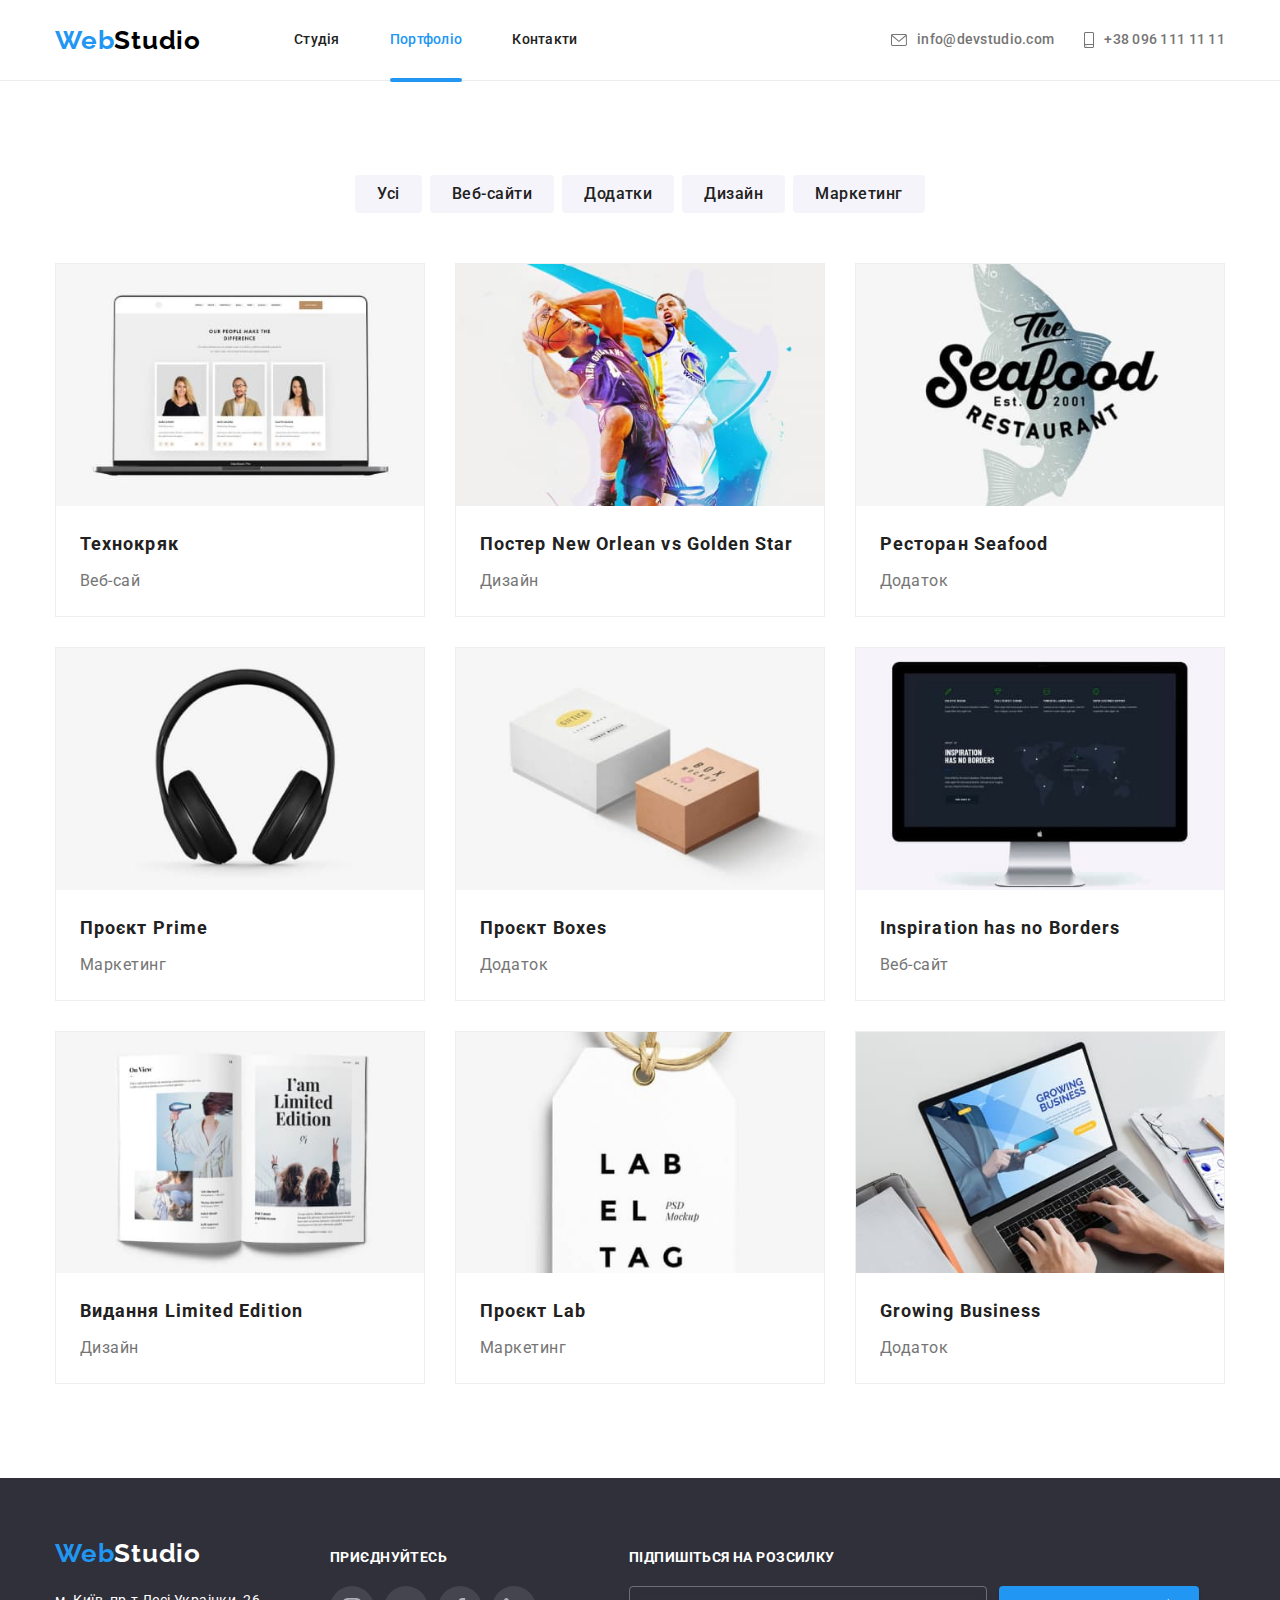
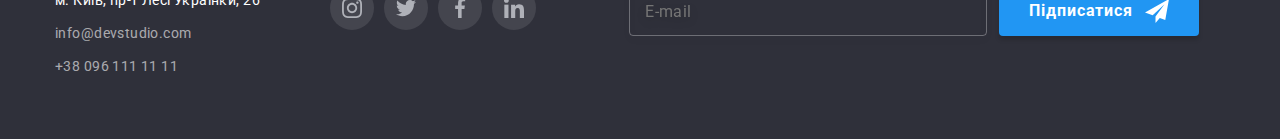
==== commit 29533a00: "save 20.11.22 (20:31)" ====
--- a/portfolio.html
+++ b/portfolio.html
@@ -85,9 +85,12 @@
               <a class="portfolio-card__link" href="#">
                 <div class="portfolio-card__img">
                   <img
-                    src="./images/portfolio/tehnocrack.jpg"
+                    srcset="
+                      ./images/portfolio/tehnocrack_450.jpg    1x,
+                      ./images/portfolio/tehnocrack_450@2x.jpg 2x
+                    "
+                    src="./images/portfolio/tehnocrack_450.jpg"
                     alt="Веб-сайт технокряк"
-                    width="370"
                   />
                   <p class="portfolio-card__description">
                     Ресурс пропонує комплексні пропозиції з різним рівнем функціоналу та сервісів.
@@ -105,9 +108,12 @@
               <a class="portfolio-card__link" href="#">
                 <div class="portfolio-card__img">
                   <img
-                    src="./images/portfolio/neworlean.jpg"
+                    srcset="
+                      ./images/portfolio/neworlean_450.jpg    1x,
+                      ./images/portfolio/neworlean_450@2x.jpg 2x
+                    "
+                    src="./images/portfolio/neworlean_450.jpg"
                     alt="Дизайн постеру new orlean vs golden star"
-                    width="370"
                   />
                   <p class="portfolio-card__description">
                     Lorem ipsum dolor sit, amet consectetur adipisicing elit. Corrupti expedita
@@ -127,9 +133,12 @@
               <a class="portfolio-card__link" href="#">
                 <div class="portfolio-card__img">
                   <img
-                    src="./images/portfolio/seafood.jpg"
+                    srcset="
+                      ./images/portfolio/seafood_450.jpg    1x,
+                      ./images/portfolio/seafood_450@2x.jpg 2x
+                    "
+                    src="./images/portfolio/seafood_450.jpg"
                     alt="Додаток ресторану Сіафуд"
-                    width="370"
                   />
                   <p class="portfolio-card__description">
                     Lorem ipsum dolor sit, amet consectetur adipisicing elit. Corrupti expedita
@@ -149,9 +158,12 @@
               <a class="portfolio-card__link" href="#">
                 <div class="portfolio-card__img">
                   <img
-                    src="./images/portfolio/prime.jpg"
+                    srcset="
+                      ./images/portfolio/prime_450.jpg    1x,
+                      ./images/portfolio/prime_450@2x.jpg 2x
+                    "
+                    src="./images/portfolio/prime_450.jpg"
                     alt="Маркетинг проєкт Прайм"
-                    width="370"
                   />
                   <p class="portfolio-card__description">
                     Lorem ipsum dolor sit, amet consectetur adipisicing elit. Corrupti expedita
@@ -170,7 +182,14 @@
             <li class="portfolio-card">
               <a class="portfolio-card__link" href="#">
                 <div class="portfolio-card__img">
-                  <img src="./images/portfolio/boxes.jpg" alt="Додаток Боксес" width="370" />
+                  <img
+                    srcset="
+                      ./images/portfolio/boxes_450.jpg    1x,
+                      ./images/portfolio/boxes_450@2x.jpg 2x
+                    "
+                    src="./images/portfolio/boxes_450.jpg"
+                    alt="Додаток Боксес"
+                  />
                   <p class="portfolio-card__description">
                     Lorem ipsum dolor sit, amet consectetur adipisicing elit. Corrupti expedita
                     perspiciatis exercitationem, nam, optio unde placeat tempora temporibus libero
@@ -189,9 +208,12 @@
               <a class="portfolio-card__link" href="#">
                 <div class="portfolio-card__img">
                   <img
-                    src="./images/portfolio/inspiration.jpg"
+                    srcset="
+                      ./images/portfolio/inspiration_450.jpg    1x,
+                      ./images/portfolio/inspiration_450@2x.jpg 2x
+                    "
+                    src="./images/portfolio/inspiration_450.jpg"
                     alt="Веб-сайт Натхнення не має кордонів"
-                    width="370"
                   />
                   <p class="portfolio-card__description">
                     Lorem ipsum dolor sit, amet consectetur adipisicing elit. Corrupti expedita
@@ -211,9 +233,12 @@
               <a class="portfolio-card__link" href="#">
                 <div class="portfolio-card__img">
                   <img
-                    src="./images/portfolio/limitededition.jpg"
+                    srcset="
+                      ./images/portfolio/limitededition_450.jpg    1x,
+                      ./images/portfolio/limitededition_450@2x.jpg 2x
+                    "
+                    src="./images/portfolio/limitededition_450.jpg"
                     alt="Дизайн проект з назвою Обмежене видання"
-                    width="370"
                   />
                   <p class="portfolio-card__description">
                     Lorem ipsum dolor sit, amet consectetur adipisicing elit. Corrupti expedita
@@ -232,7 +257,11 @@
             <li class="portfolio-card">
               <a class="portfolio-card__link" href="#">
                 <div class="portfolio-card__img">
-                  <img src="./images/portfolio/lab.jpg" alt="Маркетинг проєкт Лаб" width="370" />
+                  <img
+                    srcset="./images/portfolio/lab_450.jpg 1x, ./images/portfolio/lab_450@2x.jpg 2x"
+                    src="./images/portfolio/lab_450.jpg"
+                    alt="Маркетинг проєкт Лаб"
+                  />
                   <p class="portfolio-card__description">
                     Lorem ipsum dolor sit, amet consectetur adipisicing elit. Corrupti expedita
                     perspiciatis exercitationem, nam, optio unde placeat tempora temporibus libero
@@ -251,9 +280,12 @@
               <a class="portfolio-card__link" href="#">
                 <div class="portfolio-card__img">
                   <img
-                    src="./images/portfolio/growingbusiness.jpg"
+                    srcset="
+                      ./images/portfolio/growingbusiness_450.jpg    1x,
+                      ./images/portfolio/growingbusiness_450@2x.jpg 2x
+                    "
+                    src="./images/portfolio/growingbusiness_450.jpg"
                     alt="Додаток Зростаючий бізнес"
-                    width="370"
                   />
                   <p class="portfolio-card__description">
                     Lorem ipsum dolor sit, amet consectetur adipisicing elit. Corrupti expedita
@@ -276,13 +308,12 @@
 
     <footer class="footer">
       <div class="container footer--container">
-        <div class="footer-tablet">
-          <div class="footer__div">
-            <!--Назва компанії-->
+        <div class="footer__div">
+          <div class="footer__div-address">
             <a href="/" lang="en" class="logo"
               >Web<span class="logo logo--color-footer">Studio</span></a
             >
-            <!--Адреса-->
+
             <address class="address">
               <ul class="address__list">
                 <li class="address__item">
@@ -380,10 +411,14 @@
         <nav class="site-nav-mobile">
           <ul class="site-nav-mobile__list">
             <li class="site-nav-mobile__item">
-              <a class="site-nav-mobile__link site-nav-mobile__link--current" href="#">Студія</a>
+              <a class="site-nav-mobile__link" href="./index.html">Студія</a>
             </li>
             <li class="site-nav-mobile__item">
-              <a class="site-nav-mobile__link" href="./portfolio.html">Портфоліо</a>
+              <a
+                class="site-nav-mobile__link site-nav-mobile__link--current"
+                href="./portfolio.html"
+                >Портфоліо</a
+              >
             </li>
             <li class="site-nav-mobile__item">
               <a class="site-nav-mobile__link" href="#">Контакти</a>
--- a/css/main.min.css
+++ b/css/main.min.css
@@ -1 +1 @@
-:root{--accent-color: #2196f3;--primary-text-color: #212121;--accent-color-background: #1586e2;--accent-color-background-description: rgba(33, 150, 243, 0.9);--primary-background-color: #ffffff;--secondary-background-color: #f5f4fa;--dark-background-color: #2f303a;--title-text-color: #757575;--text-color-white: #ffffff;--text-color-black: #000000;--text-color-footer: rgba(255, 255, 255, 0.6);--border-terms-color: #212121;--border-portfolio-card: #eeeeee;--border-portfolio-header: #ececec;--social-icon-color: #afb1b8;--social-icon-white-color: #ffffff;--primary-font: "Roboto";--logo-font: "Raleway"}body{background-color:var(--primary-background-color);font-family:var(--primary-font)}h1,h2,h3,p,ul{margin-top:0;margin-bottom:0;list-style:none}img{display:block;max-width:100%;height:auto}.visually-hidden{position:absolute;white-space:nowrap;width:1px;height:1px;overflow:hidden;border:0;padding:0;clip:rect(0 0 0 0);-webkit-clip-path:inset(50%);clip-path:inset(50%);margin:-1px}.button{display:-webkit-box;display:-ms-flexbox;display:flex;-webkit-box-align:center;-ms-flex-align:center;align-items:center;-webkit-box-pack:center;-ms-flex-pack:center;justify-content:center;margin-left:auto;margin-right:auto;width:216px;height:50px;font-family:var(--primary-font);border:none;font-weight:700;font-size:16px;line-height:1.88;letter-spacing:.06em;color:var(--text-color-white);background-color:var(--accent-color);cursor:pointer;border-radius:4px;padding:0;-webkit-box-shadow:0px 4px 4px rgba(0,0,0,.15);box-shadow:0px 4px 4px rgba(0,0,0,.15);-webkit-transition-property:color,background-color;transition-property:color,background-color;-webkit-transition-duration:250ms;transition-duration:250ms;-webkit-transition-timing-function:cubic-bezier(0.4, 0, 0.2, 1);transition-timing-function:cubic-bezier(0.4, 0, 0.2, 1)}.button:hover,.button:focus{color:var(--text-color-white);background-color:var(--accent-color-background)}.button--size{width:200px;height:50px}.button--size{width:200px;height:50px}.button__icon{margin-left:12px;fill:currentColor}.customers{padding-top:60px;padding-bottom:60px}@media screen and (min-width: 1200x){.customers{padding-top:94px;padding-bottom:94px}}.customers__title{font-weight:700;font-size:33px;line-height:1.18;letter-spacing:.03em;margin-bottom:30px;text-align:center}@media screen and (min-width: 1200x){.customers__title{font-size:36px;line-height:1.17;margin-bottom:50px}}.customers-list{display:-webkit-box;display:-ms-flexbox;display:flex;-ms-flex-wrap:wrap;flex-wrap:wrap;-webkit-box-pack:center;-ms-flex-pack:center;justify-content:center;padding-left:0;gap:30px}.customers-list__item{width:210px;height:92px}@media screen and (min-width: 768px){.customers-list__item{width:226px}}@media screen and (min-width: 1200px){.customers-list__item{width:170px}}.customers-list__link{display:-webkit-box;display:-ms-flexbox;display:flex;-webkit-box-align:center;-ms-flex-align:center;align-items:center;-webkit-box-pack:center;-ms-flex-pack:center;justify-content:center;padding:16px 32px;fill:var(--social-icon-color);border:1px solid #afb1b8;border-radius:4px;-webkit-transition-property:fill,border;transition-property:fill,border;-webkit-transition-duration:250ms;transition-duration:250ms;-webkit-transition-timing-function:cubic-bezier(0.4, 0, 0.2, 1);transition-timing-function:cubic-bezier(0.4, 0, 0.2, 1)}.customers-list__link:hover,.customers-list__link:focus{fill:var(--accent-color);border-color:var(--accent-color)}.container{margin-left:auto;margin-right:auto;padding-left:15px;padding-right:15px}@media screen and (min-width: 480px){.container{width:480px}}@media screen and (min-width: 768px){.container{width:768px}}@media screen and (min-width: 1200px){.container{width:1200px}}.features{padding-top:60px;padding-bottom:60px}@media screen and (min-width: 1200px){.features{padding-top:94px;padding-bottom:94px}}.features__title{position:absolute;white-space:nowrap;width:1px;height:1px;overflow:hidden;border:0;padding:0;clip:rect(0 0 0 0);-webkit-clip-path:inset(50%);clip-path:inset(50%);margin:-1px}.features__main{padding-left:0;-webkit-box-pack:justify;-ms-flex-pack:justify;justify-content:space-between}@media screen and (min-width: 768px){.features__main{display:-webkit-box;display:-ms-flexbox;display:flex;-ms-flex-wrap:wrap;flex-wrap:wrap;gap:30px}}@media screen and (min-width: 768px){.features__list{width:354px}}@media screen and (min-width: 1200px){.features__list{width:270px}}.features__icon{display:-webkit-box;display:-ms-flexbox;display:flex;height:120px;-webkit-box-align:center;-ms-flex-align:center;align-items:center;-webkit-box-pack:center;-ms-flex-pack:center;justify-content:center;margin-bottom:30px;background-color:var(--secondary-background-color)}.features__name{text-align:center;text-transform:uppercase;font-weight:700;font-size:14px;line-height:1.14;letter-spacing:.03em;margin-bottom:10px}@media screen and (min-width: 768px){.features__name{text-align:center}}.features__text{font-size:14px;line-height:1.71;letter-spacing:.03em;color:var(--title-text-color);margin-bottom:30px}@media screen and (min-width: 1200px){.features__text{margin-bottom:0}}.footer{background-color:var(--dark-background-color);padding-top:60px;padding-bottom:60px}.footer__div{display:-webkit-box;display:-ms-flexbox;display:flex;-webkit-box-orient:vertical;-webkit-box-direction:normal;-ms-flex-direction:column;flex-direction:column;-webkit-box-align:center;-ms-flex-align:center;align-items:center;margin-bottom:60px}@media screen and (min-width: 768px){.footer__div{margin-bottom:0px}}@media screen and (min-width: 1200px){.footer__div{display:block;margin-bottom:0}}.footer--container{display:-webkit-box;display:-ms-flexbox;display:flex;-webkit-box-orient:vertical;-webkit-box-direction:normal;-ms-flex-direction:column;flex-direction:column}@media screen and (min-width: 1200px){.footer--container{-webkit-box-orient:horizontal;-webkit-box-direction:normal;-ms-flex-direction:row;flex-direction:row;-webkit-box-align:baseline;-ms-flex-align:baseline;align-items:baseline}}@media screen and (min-width: 768px){.footer-tablet{display:-webkit-box;display:-ms-flexbox;display:flex;-webkit-box-pack:center;-ms-flex-pack:center;justify-content:center;-webkit-box-align:baseline;-ms-flex-align:baseline;align-items:baseline;gap:165px}}@media screen and (min-width: 768px){.footer-tablet{margin-bottom:60px}}.address{margin-top:20px}.address__list{display:-webkit-box;display:-ms-flexbox;display:flex;-webkit-box-orient:vertical;-webkit-box-direction:normal;-ms-flex-direction:column;flex-direction:column;-webkit-box-align:center;-ms-flex-align:center;align-items:center;padding-left:0}@media screen and (min-width: 1200px){.address__list{-webkit-box-align:start;-ms-flex-align:start;align-items:flex-start}}.address__item:not(:last-child){margin-bottom:9px}.address__link{text-decoration:none;font-style:normal;font-size:14px;line-height:1.71;letter-spacing:.03em;color:var(--text-color-footer);-webkit-transition-property:color;transition-property:color;-webkit-transition-duration:250ms;transition-duration:250ms;-webkit-transition-timing-function:cubic-bezier(0.4, 0, 0.2, 1);transition-timing-function:cubic-bezier(0.4, 0, 0.2, 1)}.address__link:hover,.address__link:focus{color:var(--accent-color)}.address__link--color{color:var(--text-color-white)}.address__link--color:hover,.address__link--color:focus{color:var(--accent-color)}.footer-social{display:-webkit-box;display:-ms-flexbox;display:flex;-webkit-box-orient:vertical;-webkit-box-direction:normal;-ms-flex-direction:column;flex-direction:column;-webkit-box-align:center;-ms-flex-align:center;align-items:center;margin-bottom:60px}@media screen and (min-width: 768px){.footer-social{margin-bottom:0}}@media screen and (min-width: 1200px){.footer-social{display:block;margin-left:70px;margin-bottom:0}}.foter-social__text{font-weight:700;font-size:14px;line-height:1.14;letter-spacing:.03em;text-transform:uppercase;color:var(--text-color-white);margin-bottom:20px}.social-list__link--color{background-color:rgba(255,255,255,.1)}.social-list__icon--color{fill:var(--social-icon-white-color)}.subscribe{margin-left:0px}@media screen and (min-width: 1200px){.subscribe{margin-left:93px}}.subscribe__text{font-weight:700;font-size:14px;line-height:1.14;letter-spacing:.03em;text-transform:uppercase;color:var(--text-color-white);margin-bottom:20px;text-align:center}@media screen and (min-width: 1200px){.subscribe__text{text-align:start}}.subscribe__form{display:-webkit-box;display:-ms-flexbox;display:flex;-webkit-box-orient:vertical;-webkit-box-direction:normal;-ms-flex-direction:column;flex-direction:column;-webkit-box-align:center;-ms-flex-align:center;align-items:center}@media screen and (min-width: 1200px){.subscribe__form{-webkit-box-orient:horizontal;-webkit-box-direction:normal;-ms-flex-direction:row;flex-direction:row}}.subscribe__input{width:100%;height:50px;padding-left:15px;padding-right:15px;margin-bottom:20px;font-weight:400;font-size:16px;line-height:1.25;letter-spacing:.03em;color:rgba(255,255,255,.6);background-color:inherit;outline:none;border:1px solid rgba(255,255,255,.3);-webkit-filter:drop-shadow(0px 4px 4px rgba(0, 0, 0, 0.15));filter:drop-shadow(0px 4px 4px rgba(0, 0, 0, 0.15));border-radius:4px;-webkit-transition-property:border-color;transition-property:border-color;-webkit-transition-duration:250ms;transition-duration:250ms;-webkit-transition-timing-function:cubic-bezier(0.4, 0, 0.2, 1);transition-timing-function:cubic-bezier(0.4, 0, 0.2, 1)}@media screen and (min-width: 768px){.subscribe__input{width:450px}}@media screen and (min-width: 1200px){.subscribe__input{margin-right:12px;margin-bottom:0;width:358px}}.subscribe__input:hover,.subscribe__input:focus{border-color:var(--accent-color);cursor:pointer}.header{border-bottom:1px solid var(--border-portfolio-header)}.container__header--design{display:-webkit-box;display:-ms-flexbox;display:flex;-webkit-box-align:center;-ms-flex-align:center;align-items:center;border:none;height:60px}@media screen and (min-width: 768px){.container__header--design{height:100%}}@media screen and (min-width: 1200x){.container__header--design{height:100%}}@media screen and (min-width: 768px){.site-nav{margin-left:auto;margin-right:auto}}@media screen and (min-width: 1200px){.site-nav{margin-left:93px}}.site-nav__list{display:none;padding-left:0;gap:50px}@media screen and (min-width: 768px){.site-nav__list{display:-webkit-box;display:-ms-flexbox;display:flex}}.site-nav__link{display:block;padding-top:32px;padding-bottom:32px;text-decoration:none;font-weight:500;font-size:14px;line-height:1.14;letter-spacing:.02em;color:var(--primary-text-color);-webkit-transition-property:color;transition-property:color;-webkit-transition-duration:250ms;transition-duration:250ms;-webkit-transition-timing-function:cubic-bezier(0.4, 0, 0.2, 1);transition-timing-function:cubic-bezier(0.4, 0, 0.2, 1)}.site-nav__link--current{position:relative;color:var(--accent-color);-webkit-transition-property:color;transition-property:color;-webkit-transition-duration:250ms;transition-duration:250ms;-webkit-transition-timing-function:cubic-bezier(0.4, 0, 0.2, 1);transition-timing-function:cubic-bezier(0.4, 0, 0.2, 1)}.site-nav__link:hover,.site-nav__link:focus{color:var(--accent-color)}.site-nav__link--current::after{display:block;position:absolute;bottom:-2px;width:100%;height:4px;background-color:currentColor;content:"";border-radius:2px}.contacts-nav{display:none;padding-left:0}@media screen and (min-width: 768px){.contacts-nav{display:-webkit-box;display:-ms-flexbox;display:flex;-webkit-box-orient:vertical;-webkit-box-direction:normal;-ms-flex-direction:column;flex-direction:column;gap:10px}}@media screen and (min-width: 1200px){.contacts-nav{display:-webkit-box;display:-ms-flexbox;display:flex;-webkit-box-orient:horizontal;-webkit-box-direction:normal;-ms-flex-direction:row;flex-direction:row;gap:30px}}.contacts-nav__link{display:-webkit-box;display:-ms-flexbox;display:flex;-webkit-box-align:center;-ms-flex-align:center;align-items:center;text-decoration:none;font-weight:500;font-size:14px;line-height:1.14;letter-spacing:.02em;color:var(--title-text-color);-webkit-transition-property:color;transition-property:color;-webkit-transition-duration:250ms;transition-duration:250ms;-webkit-transition-timing-function:cubic-bezier(0.4, 0, 0.2, 1);transition-timing-function:cubic-bezier(0.4, 0, 0.2, 1)}@media screen and (min-width: 1200px){.contacts-nav__link{padding-top:32px;padding-bottom:32px}}.contacts-nav__link:hover,.contacts-nav__link:focus{color:var(--accent-color)}.contacts-nav__icon{margin-right:10px;fill:currentColor}.header__menu-button{display:-webkit-box;display:-ms-flexbox;display:flex;-webkit-box-align:center;-ms-flex-align:center;align-items:center;-webkit-box-pack:center;-ms-flex-pack:center;justify-content:center;margin-left:auto;width:40px;height:40px;padding:0;border:none;background-color:inherit}@media screen and (min-width: 768px){.header__menu-button{display:none}}.hero{background-color:var(--dark-background-color);background-image:-webkit-gradient(linear, left top, left bottom, from(rgba(47, 48, 58, 0.4)), to(rgba(47, 48, 58, 0.4))),url(../images/Hero.jpg);background-image:linear-gradient(rgba(47, 48, 58, 0.4), rgba(47, 48, 58, 0.4)),url(../images/Hero.jpg);background-repeat:no-repeat;background-position:50%;text-align:center;-webkit-box-pack:center;-ms-flex-pack:center;justify-content:center;max-width:1600px;padding-top:118px;padding-bottom:118px;margin-left:auto;margin-right:auto}@media screen and (min-width: 1200px){.hero{padding-top:200px;padding-bottom:200px}}.hero__title{font-weight:900;font-size:26px;line-height:1.62;text-transform:uppercase;letter-spacing:.06em;color:var(--text-color-white);margin-bottom:30px;max-width:696px;margin-left:auto;margin-right:auto}@media screen and (min-width: 1200px){.hero__title{font-size:44px;line-height:1.36}}.logo{text-decoration:none;font-family:var(--logo-font);font-weight:700;font-size:26px;line-height:1.19;letter-spacing:.03em;color:var(--accent-color)}.logo--color-header{color:var(--text-color-black)}.logo--color-footer{color:var(--text-color-white)}.mobile-menu{position:fixed;top:0;left:0;margin:0;padding:40px 48px;display:none;width:100%;height:100%;background-color:var(--primary-background-color)}.mobile-menu.is-open{display:block}.mobile-menu__close-button{position:absolute;top:8px;right:8px;width:40px;height:40px;padding:0;border-radius:50%;background-color:var(--primary-background-color);border:none;cursor:pointer;outline:none}.mobile-menu__close-button:hover .modal__close-icon,.mobile-menu__close-button:focus .modal__close-icon{fill:var(--accent-color)}.mobile-menu__close-icon{position:absolute;top:50%;left:50%;-webkit-transform:translate(-50%, -50%);transform:translate(-50%, -50%);-webkit-transition-property:fill;transition-property:fill;-webkit-transition-duration:250ms;transition-duration:250ms;-webkit-transition-timing-function:cubic-bezier(0.4, 0, 0.2, 1);transition-timing-function:cubic-bezier(0.4, 0, 0.2, 1)}.mobile-menu_position{height:100%;display:-webkit-box;display:-ms-flexbox;display:flex;-webkit-box-orient:vertical;-webkit-box-direction:normal;-ms-flex-direction:column;flex-direction:column;-webkit-box-pack:justify;-ms-flex-pack:justify;justify-content:space-between}.site-nav-mobile__list{display:-webkit-box;display:-ms-flexbox;display:flex;-webkit-box-orient:vertical;-webkit-box-direction:normal;-ms-flex-direction:column;flex-direction:column;padding:0;gap:32px}.site-nav-mobile__link{text-decoration:none;font-weight:500;font-size:40px;line-height:1.18;letter-spacing:.02em;color:var(--primary-text-color);-webkit-transition-property:color;transition-property:color;-webkit-transition-duration:250ms;transition-duration:250ms;-webkit-transition-timing-function:cubic-bezier(0.4, 0, 0.2, 1);transition-timing-function:cubic-bezier(0.4, 0, 0.2, 1)}.site-nav-mobile__link--current{position:relative;color:var(--accent-color);-webkit-transition-property:color;transition-property:color;-webkit-transition-duration:250ms;transition-duration:250ms;-webkit-transition-timing-function:cubic-bezier(0.4, 0, 0.2, 1);transition-timing-function:cubic-bezier(0.4, 0, 0.2, 1)}.site-nav-mobile__link:hover,.site-nav-mobile__link:focus{color:var(--accent-color)}.contacts-nav-mobile{display:-webkit-box;display:-ms-flexbox;display:flex;-webkit-box-orient:vertical;-webkit-box-direction:normal;-ms-flex-direction:column;flex-direction:column;gap:32px;padding-left:0}.contacts-nav-mobile__link{display:-webkit-box;display:-ms-flexbox;display:flex;-webkit-box-align:center;-ms-flex-align:center;align-items:center;text-decoration:none;font-weight:500;font-size:34px;line-height:1.18;letter-spacing:.02em;color:var(--accent-color);-webkit-transition-property:color;transition-property:color;-webkit-transition-duration:250ms;transition-duration:250ms;-webkit-transition-timing-function:cubic-bezier(0.4, 0, 0.2, 1);transition-timing-function:cubic-bezier(0.4, 0, 0.2, 1)}@media screen and (max-width: 378px){.contacts-nav-mobile__link{font-size:26px}}.contacts-nav-mobile__link:hover,.contacts-nav-mobile__link:focus{color:var(--accent-color)}.contacts-nav-mobile__link--size{font-size:24px;line-height:28px;letter-spacing:.02em;color:var(--title-text-color)}.contacts-nav-mobile__icon{margin-right:10px;fill:currentColor}.social-list-mobile{display:-webkit-box;display:-ms-flexbox;display:flex;padding-left:0;-ms-flex-wrap:wrap;flex-wrap:wrap}.social-list-mobile__item{padding:0px 10px}.social-list-mobile__item:not(:last-child){border-right:1px solid rgba(33,33,33,.2)}.social-list-mobile__item:last-child{padding-right:0}.social-list-mobile__item:first-child{padding-left:0}.social-list-mobile__link{font-size:18px;line-height:22px;letter-spacing:.02em;color:#2196f3}.backdrop{position:fixed;top:0;left:0;width:100%;height:100%;background-color:rgba(0,0,0,.2);-webkit-transition-property:opacity,visibility;transition-property:opacity,visibility;-webkit-transition-duration:250ms;transition-duration:250ms;-webkit-transition-timing-function:cubic-bezier(0.4, 0, 0.2, 1);transition-timing-function:cubic-bezier(0.4, 0, 0.2, 1)}.is-hidden{opacity:0;visibility:hidden;pointer-events:none}.modal{position:absolute;top:50%;left:50%;-webkit-transform:translate(-50%, -50%);transform:translate(-50%, -50%);width:450px;padding:40px;background-color:var(--primary-background-color);-webkit-box-shadow:0px 1px 3px rgba(0,0,0,.12),0px 1px 1px rgba(0,0,0,.14),0px 2px 1px rgba(0,0,0,.2);box-shadow:0px 1px 3px rgba(0,0,0,.12),0px 1px 1px rgba(0,0,0,.14),0px 2px 1px rgba(0,0,0,.2);border-radius:4px}@media screen and (min-width: 1200px){.modal{width:528px}}@media screen and (max-width: 480px){.modal{width:calc(100% - 30px)}}.modal__close-button{position:absolute;top:8px;right:8px;width:30px;height:30px;padding:0;border-radius:50%;background-color:var(--primary-background-color);border:1px solid rgba(0,0,0,.1);cursor:pointer;outline:none}.modal__close-button:hover .modal__close-icon,.modal__close-button:focus .modal__close-icon{fill:var(--accent-color)}.modal__close-icon{position:absolute;top:50%;left:50%;-webkit-transform:translate(-50%, -50%);transform:translate(-50%, -50%);-webkit-transition-property:fill;transition-property:fill;-webkit-transition-duration:250ms;transition-duration:250ms;-webkit-transition-timing-function:cubic-bezier(0.4, 0, 0.2, 1);transition-timing-function:cubic-bezier(0.4, 0, 0.2, 1)}.modal__title{font-weight:700;font-size:20px;line-height:1.15;text-align:center;margin-bottom:12px;letter-spacing:.03em;color:var(--primary-text-color)}.order-form__lable{display:block;font-weight:400;font-size:12px;line-height:1.17;letter-spacing:.01em;margin-bottom:4px;color:var(--title-text-color)}.order-form__block{position:relative;display:-webkit-box;display:-ms-flexbox;display:flex;-webkit-box-orient:vertical;-webkit-box-direction:normal;-ms-flex-direction:column;flex-direction:column;margin-bottom:10px}.order-form__block:hover .order-form__icon{fill:var(--accent-color)}.order-form__block:focus-within .order-form__icon{fill:var(--accent-color)}.order-form__icon{position:absolute;width:18px;height:18px;top:50%;-webkit-transform:translateY(-50%);transform:translateY(-50%);left:15px;fill:currentColor;-webkit-transition-property:fill;transition-property:fill;-webkit-transition-duration:250ms;transition-duration:250ms;-webkit-transition-timing-function:cubic-bezier(0.4, 0, 0.2, 1);transition-timing-function:cubic-bezier(0.4, 0, 0.2, 1)}.order-form__input{padding:11px 12px 11px 42px;border:1px solid rgba(33,33,33,.2);border-radius:4px;outline:none;-webkit-transition-property:border-color;transition-property:border-color;-webkit-transition-duration:250ms;transition-duration:250ms;-webkit-transition-timing-function:cubic-bezier(0.4, 0, 0.2, 1);transition-timing-function:cubic-bezier(0.4, 0, 0.2, 1)}.order-form__input:hover,.order-form__input:focus{border-color:var(--accent-color);cursor:pointer}.order-form__comments{display:block;margin-bottom:20px;resize:none;width:100%;height:120px;padding:12px 16px;border:1px solid rgba(33,33,33,.2);border-radius:4px;outline:none;-webkit-transition-property:border-color;transition-property:border-color;-webkit-transition-duration:250ms;transition-duration:250ms;-webkit-transition-timing-function:cubic-bezier(0.4, 0, 0.2, 1);transition-timing-function:cubic-bezier(0.4, 0, 0.2, 1)}.order-form__comments:hover,.order-form__comments:focus{border-color:var(--accent-color);cursor:pointer}.order-form__block textarea::-webkit-input-placeholder{font-weight:400;font-size:12px;line-height:1.17;letter-spacing:.01em;color:rgba(117,117,117,.5)}.order-form__block textarea::-moz-placeholder{font-weight:400;font-size:12px;line-height:1.17;letter-spacing:.01em;color:rgba(117,117,117,.5)}.order-form__block textarea:-ms-input-placeholder{font-weight:400;font-size:12px;line-height:1.17;letter-spacing:.01em;color:rgba(117,117,117,.5)}.order-form__block textarea::-ms-input-placeholder{font-weight:400;font-size:12px;line-height:1.17;letter-spacing:.01em;color:rgba(117,117,117,.5)}.order-form__block textarea::placeholder{font-weight:400;font-size:12px;line-height:1.17;letter-spacing:.01em;color:rgba(117,117,117,.5)}.conditions{position:relative;margin-bottom:30px}.conditions__label::before{position:absolute;top:50%;-webkit-transform:translateY(-50%);transform:translateY(-50%);left:12px;width:16px;height:15px;border:2px solid var(--border-terms-color);border-radius:2px;opacity:1;content:""}.conditions__input:checked+.conditions__label::before{opacity:0}.conditions__label::after{position:absolute;top:50%;-webkit-transform:translateY(-50%);transform:translateY(-50%);left:12px;width:16px;height:15px;background-image:url(../images/icon/icon\ check.svg);border-radius:2px;opacity:0;content:""}.conditions__input:checked+.conditions__label::after{opacity:1}.conditions__label{display:-webkit-box;display:-ms-flexbox;display:flex;padding-left:35px;font-weight:400;font-size:12px;line-height:1.17;letter-spacing:.03em;color:var(--title-text-color)}@media screen and (min-width: 1200px){.conditions__label{font-size:14px;line-height:1.71}}@media screen and (max-width: 480px){.conditions__label{-webkit-box-orient:vertical;-webkit-box-direction:normal;-ms-flex-direction:column;flex-direction:column;gap:3px}}.conditions__link{-webkit-text-decoration-line:underline;text-decoration-line:underline;color:var(--accent-color);margin-left:5px}@media screen and (max-width: 480px){.conditions__link{margin-left:0}}.portfolio{margin-top:60px;margin-bottom:60px}@media screen and (min-width: 1200px){.portfolio{margin-top:94px;margin-bottom:94px}}.portfolio__title{position:absolute;white-space:nowrap;width:1px;height:1px;overflow:hidden;border:0;padding:0;clip:rect(0 0 0 0);-webkit-clip-path:inset(50%);clip-path:inset(50%);margin:-1px}.portfolio-filter{display:-webkit-box;display:-ms-flexbox;display:flex;-webkit-box-pack:start;-ms-flex-pack:start;justify-content:flex-start;-ms-flex-wrap:wrap;flex-wrap:wrap;margin-bottom:40px;padding-left:0;-webkit-column-gap:8px;-moz-column-gap:8px;column-gap:8px;row-gap:15px;max-width:400px}@media screen and (min-width: 768px){.portfolio-filter{-webkit-box-pack:center;-ms-flex-pack:center;justify-content:center;margin-bottom:30px;max-width:none}}@media screen and (min-width: 1200px){.portfolio-filter{margin-bottom:50px}}.portfolio-filter__button{cursor:pointer;font-family:var(--primary-font);border:none;font-weight:500;font-size:16px;line-height:1.63;letter-spacing:.03em;padding:6px 22px;border-radius:4px;-webkit-box-shadow:none;box-shadow:none;color:var(--primary-text-color);background-color:var(--secondary-background-color);-webkit-transition:color,background-color,-webkit-box-shadow;transition:color,background-color,-webkit-box-shadow;transition:box-shadow,color,background-color;transition:box-shadow,color,background-color,-webkit-box-shadow;-webkit-transition-duration:250ms;transition-duration:250ms;-webkit-transition-timing-function:cubic-bezier(0.4, 0, 0.2, 1);transition-timing-function:cubic-bezier(0.4, 0, 0.2, 1)}.portfolio-filter__button:hover,.portfolio-filter__button:focus{background-color:var(--accent-color);color:var(--text-color-white);-webkit-box-shadow:0px 3px 1px rgba(0,0,0,.1),0px 1px 2px rgba(0,0,0,.08),0px 2px 2px rgba(0,0,0,.12);box-shadow:0px 3px 1px rgba(0,0,0,.1),0px 1px 2px rgba(0,0,0,.08),0px 2px 2px rgba(0,0,0,.12)}.portfolio-list{display:-webkit-box;display:-ms-flexbox;display:flex;-ms-flex-wrap:wrap;flex-wrap:wrap;padding:0;margin:0 -30px -30px 0}.portfolio-card{display:-webkit-box;display:-ms-flexbox;display:flex;margin-right:30px;margin-bottom:30px;width:450px;border:1px solid #eee}@media screen and (min-width: 768px){.portfolio-card{width:354px}}@media screen and (min-width: 1200px){.portfolio-card{width:370px}}.portfolio-card__link{position:relative;height:100%;text-decoration:none;-webkit-box-shadow:none;box-shadow:none;-webkit-transition-property:-webkit-box-shadow;transition-property:-webkit-box-shadow;transition-property:box-shadow;transition-property:box-shadow, -webkit-box-shadow;-webkit-transition-duration:250ms;transition-duration:250ms;-webkit-transition-timing-function:cubic-bezier(0.4, 0, 0.2, 1);transition-timing-function:cubic-bezier(0.4, 0, 0.2, 1);overflow:hidden}.portfolio-card__link:hover,.portfolio-card__link:focus{-webkit-box-shadow:0px 1px 1px rgba(0,0,0,.12),0px 4px 4px rgba(0,0,0,.06),1px 4px 6px rgba(0,0,0,.16);box-shadow:0px 1px 1px rgba(0,0,0,.12),0px 4px 4px rgba(0,0,0,.06),1px 4px 6px rgba(0,0,0,.16)}.portfolio-card__link:hover .portfolio-card__description,.portfolio-card__link:focus .portfolio-card__description{-webkit-transform:translateY(0);transform:translateY(0);color:var(--text-color-white)}.portfolio-card__img{position:relative;width:100%;overflow:hidden}@media screen and (min-width: 768px){.portfolio-card__img{width:354px}}@media screen and (min-width: 1200px){.portfolio-card__img{width:370px}}.portfolio-card__div{padding:20px 24px}.portfolio-card__title{font-weight:700;font-size:18px;line-height:2;letter-spacing:.06em;margin-bottom:4px;color:var(--primary-text-color)}.portfolio-card__text{font-size:16px;line-height:1.88;letter-spacing:.03em;color:var(--title-text-color)}.portfolio-card__description{display:-webkit-box;display:-ms-flexbox;display:flex;position:absolute;top:0;left:0;-webkit-box-align:center;-ms-flex-align:center;align-items:center;width:100%;height:100%;padding:24px;font-weight:400;font-size:18px;line-height:1.56;letter-spacing:.03em;-webkit-transform:translateY(100.1%);transform:translateY(100.1%);background-color:var(--accent-color-background-description);-webkit-transition-property:opacity,-webkit-transform;transition-property:opacity,-webkit-transform;transition-property:transform,opacity;transition-property:transform,opacity,-webkit-transform;-webkit-transition-duration:250ms;transition-duration:250ms;-webkit-transition-timing-function:cubic-bezier(0.4, 0, 0.2, 1);transition-timing-function:cubic-bezier(0.4, 0, 0.2, 1)}.social{padding-bottom:30px;background-color:inherit}.social-list{display:-webkit-box;display:-ms-flexbox;display:flex;-webkit-box-pack:center;-ms-flex-pack:center;justify-content:center;padding-left:0;gap:10px}.social-list__link{width:44px;height:44px;display:-webkit-box;display:-ms-flexbox;display:flex;-webkit-box-pack:center;-ms-flex-pack:center;justify-content:center;-webkit-box-align:center;-ms-flex-align:center;align-items:center;border-radius:50%;-webkit-transition-property:background-color;transition-property:background-color;-webkit-transition-duration:250ms;transition-duration:250ms;-webkit-transition-timing-function:cubic-bezier(0.4, 0, 0.2, 1);transition-timing-function:cubic-bezier(0.4, 0, 0.2, 1)}.social-list__link:hover,.social-list__link:focus{background-color:var(--accent-color)}.social-list__link:hover .social-list__icon,.social-list__link:focus .social-list__icon{fill:var(--social-icon-white-color);border-color:var(--social-icon-white-color)}.social-list__icon{fill:var(--social-icon-color);-webkit-transition-property:fill;transition-property:fill;-webkit-transition-duration:250ms;transition-duration:250ms;-webkit-transition-timing-function:cubic-bezier(0.4, 0, 0.2, 1);transition-timing-function:cubic-bezier(0.4, 0, 0.2, 1)}.team{background-color:var(--secondary-background-color);padding-top:60px;padding-bottom:60px}@media screen and (min-width: 1200px){.team{padding-top:94px;padding-bottom:94px}}.team__title{font-weight:700;font-size:28px;line-height:1.18;letter-spacing:.03em;margin-bottom:50px;text-align:center}@media screen and (min-width: 1200px){.team__title{font-size:36px;line-height:1.17}}.team-list{display:-webkit-box;display:-ms-flexbox;display:flex;-ms-flex-wrap:wrap;flex-wrap:wrap;padding:0;gap:30px}.team-list__item{width:450px;text-align:center;background-color:var(--primary-background-color);border-radius:0px 0px 4px 4px;-webkit-box-shadow:0px 1px 3px rgba(0,0,0,.12),0px 1px 1px rgba(0,0,0,.14),0px 2px 1px rgba(0,0,0,.2);box-shadow:0px 1px 3px rgba(0,0,0,.12),0px 1px 1px rgba(0,0,0,.14),0px 2px 1px rgba(0,0,0,.2)}@media screen and (min-width: 768px){.team-list__item{width:354px}}@media screen and (min-width: 1200px){.team-list__item{width:270px}}.team-list__item__images{width:100%}.team-list__div{padding:30px}.team-list__name{display:inline-block;margin-bottom:10px;font-weight:500;font-size:16px;line-height:1.19;letter-spacing:.03em;color:var(--primary-text-color)}.team-list__text{margin-bottom:16px;font-size:16px;line-height:1.19;letter-spacing:.03em;color:var(--title-text-color)}.work{display:none;padding-bottom:94px}@media screen and (min-width: 1200px){.work{display:block}}.work__title{display:block;font-weight:700;font-size:36px;line-height:1.17;letter-spacing:.03em;margin-bottom:50px;text-align:center}.work-list{display:-webkit-box;display:-ms-flexbox;display:flex;padding-left:0;gap:30px}.work-list__item{position:relative;max-width:370px;gap:30px}.work-list__name{position:absolute;bottom:0;width:100%;padding:27px;font-weight:700;font-size:14px;line-height:1.14;text-align:center;letter-spacing:.03em;text-transform:uppercase;color:var(--text-color-white);background:rgba(47,48,58,.8)}/*# sourceMappingURL=main.min.css.map */+:root{--accent-color: #2196f3;--primary-text-color: #212121;--accent-color-background: #1586e2;--accent-color-background-description: rgba(33, 150, 243, 0.9);--primary-background-color: #ffffff;--secondary-background-color: #f5f4fa;--dark-background-color: #2f303a;--title-text-color: #757575;--text-color-white: #ffffff;--text-color-black: #000000;--text-color-footer: rgba(255, 255, 255, 0.6);--border-terms-color: #212121;--border-portfolio-card: #eeeeee;--border-portfolio-header: #ececec;--social-icon-color: #afb1b8;--social-icon-white-color: #ffffff;--primary-font: "Roboto";--logo-font: "Raleway"}body{background-color:var(--primary-background-color);font-family:var(--primary-font)}h1,h2,h3,p,ul{margin-top:0;margin-bottom:0;list-style:none}img{display:block;max-width:100%;height:auto}.visually-hidden{position:absolute;white-space:nowrap;width:1px;height:1px;overflow:hidden;border:0;padding:0;clip:rect(0 0 0 0);-webkit-clip-path:inset(50%);clip-path:inset(50%);margin:-1px}.button{display:-webkit-box;display:-ms-flexbox;display:flex;-webkit-box-align:center;-ms-flex-align:center;align-items:center;-webkit-box-pack:center;-ms-flex-pack:center;justify-content:center;margin-left:auto;margin-right:auto;width:216px;height:50px;font-family:var(--primary-font);border:none;font-weight:700;font-size:16px;line-height:1.88;letter-spacing:.06em;color:var(--text-color-white);background-color:var(--accent-color);cursor:pointer;border-radius:4px;padding:0;-webkit-box-shadow:0px 4px 4px rgba(0,0,0,.15);box-shadow:0px 4px 4px rgba(0,0,0,.15);-webkit-transition-property:color,background-color;transition-property:color,background-color;-webkit-transition-duration:250ms;transition-duration:250ms;-webkit-transition-timing-function:cubic-bezier(0.4, 0, 0.2, 1);transition-timing-function:cubic-bezier(0.4, 0, 0.2, 1)}.button:hover,.button:focus{color:var(--text-color-white);background-color:var(--accent-color-background)}.button--size{width:200px;height:50px}.button--size{width:200px;height:50px}.button__icon{margin-left:12px;fill:currentColor}.customers{padding-top:60px;padding-bottom:60px}@media screen and (min-width: 1200x){.customers{padding-top:94px;padding-bottom:94px}}.customers__title{font-weight:700;font-size:33px;line-height:1.18;letter-spacing:.03em;margin-bottom:30px;text-align:center}@media screen and (min-width: 1200x){.customers__title{font-size:36px;line-height:1.17;margin-bottom:50px}}.customers-list{display:-webkit-box;display:-ms-flexbox;display:flex;-ms-flex-wrap:wrap;flex-wrap:wrap;-webkit-box-pack:center;-ms-flex-pack:center;justify-content:center;padding-left:0;gap:30px}.customers-list__item{width:210px;height:92px}@media screen and (min-width: 768px){.customers-list__item{width:226px}}@media screen and (min-width: 1200px){.customers-list__item{width:170px}}.customers-list__link{display:-webkit-box;display:-ms-flexbox;display:flex;-webkit-box-align:center;-ms-flex-align:center;align-items:center;-webkit-box-pack:center;-ms-flex-pack:center;justify-content:center;padding:16px 32px;fill:var(--social-icon-color);border:1px solid #afb1b8;border-radius:4px;-webkit-transition-property:fill,border;transition-property:fill,border;-webkit-transition-duration:250ms;transition-duration:250ms;-webkit-transition-timing-function:cubic-bezier(0.4, 0, 0.2, 1);transition-timing-function:cubic-bezier(0.4, 0, 0.2, 1)}.customers-list__link:hover,.customers-list__link:focus{fill:var(--accent-color);border-color:var(--accent-color)}.container{margin-left:auto;margin-right:auto;padding-left:15px;padding-right:15px}@media screen and (min-width: 480px){.container{width:480px}}@media screen and (min-width: 768px){.container{width:768px}}@media screen and (min-width: 1200px){.container{width:1200px}}.features{padding-top:60px;padding-bottom:60px}@media screen and (min-width: 1200px){.features{padding-top:94px;padding-bottom:94px}}.features__title{position:absolute;white-space:nowrap;width:1px;height:1px;overflow:hidden;border:0;padding:0;clip:rect(0 0 0 0);-webkit-clip-path:inset(50%);clip-path:inset(50%);margin:-1px}.features__main{padding-left:0;-webkit-box-pack:justify;-ms-flex-pack:justify;justify-content:space-between}@media screen and (min-width: 768px){.features__main{display:-webkit-box;display:-ms-flexbox;display:flex;-ms-flex-wrap:wrap;flex-wrap:wrap;gap:30px}}@media screen and (min-width: 768px){.features__list{width:354px}}@media screen and (min-width: 1200px){.features__list{width:270px}}.features__icon{display:-webkit-box;display:-ms-flexbox;display:flex;height:120px;-webkit-box-align:center;-ms-flex-align:center;align-items:center;-webkit-box-pack:center;-ms-flex-pack:center;justify-content:center;margin-bottom:30px;background-color:var(--secondary-background-color)}.features__name{text-align:center;text-transform:uppercase;font-weight:700;font-size:14px;line-height:1.14;letter-spacing:.03em;margin-bottom:10px}@media screen and (min-width: 768px){.features__name{text-align:center}}.features__text{font-size:14px;line-height:1.71;letter-spacing:.03em;color:var(--title-text-color);margin-bottom:30px}@media screen and (min-width: 1200px){.features__text{margin-bottom:0}}.footer{background-color:var(--dark-background-color);padding-top:60px;padding-bottom:60px}@media screen and (min-width: 768px){.footer__div{display:-webkit-box;display:-ms-flexbox;display:flex;-webkit-box-pack:center;-ms-flex-pack:center;justify-content:center;-webkit-box-align:baseline;-ms-flex-align:baseline;align-items:baseline}}@media screen and (min-width: 768px){.footer__div{margin-bottom:60px}}@media screen and (min-width: 1200px){.footer__div{margin-bottom:0}}.footer__div-address{display:-webkit-box;display:-ms-flexbox;display:flex;-webkit-box-orient:vertical;-webkit-box-direction:normal;-ms-flex-direction:column;flex-direction:column;-webkit-box-align:center;-ms-flex-align:center;align-items:center;margin-bottom:60px}@media screen and (min-width: 768px){.footer__div-address{margin-bottom:0px}}@media screen and (min-width: 1200px){.footer__div-address{display:block;margin-bottom:0}}.footer--container{display:-webkit-box;display:-ms-flexbox;display:flex;-webkit-box-orient:vertical;-webkit-box-direction:normal;-ms-flex-direction:column;flex-direction:column}@media screen and (min-width: 1200px){.footer--container{-webkit-box-orient:horizontal;-webkit-box-direction:normal;-ms-flex-direction:row;flex-direction:row;-webkit-box-align:baseline;-ms-flex-align:baseline;align-items:baseline}}.address{margin-top:20px}.address__list{display:-webkit-box;display:-ms-flexbox;display:flex;-webkit-box-orient:vertical;-webkit-box-direction:normal;-ms-flex-direction:column;flex-direction:column;-webkit-box-align:center;-ms-flex-align:center;align-items:center;padding-left:0}@media screen and (min-width: 1200px){.address__list{-webkit-box-align:start;-ms-flex-align:start;align-items:flex-start}}.address__item:not(:last-child){margin-bottom:9px}.address__link{text-decoration:none;font-style:normal;font-size:14px;line-height:1.71;letter-spacing:.03em;color:var(--text-color-footer);-webkit-transition-property:color;transition-property:color;-webkit-transition-duration:250ms;transition-duration:250ms;-webkit-transition-timing-function:cubic-bezier(0.4, 0, 0.2, 1);transition-timing-function:cubic-bezier(0.4, 0, 0.2, 1)}.address__link:hover,.address__link:focus{color:var(--accent-color)}.address__link--color{color:var(--text-color-white)}.address__link--color:hover,.address__link--color:focus{color:var(--accent-color)}.footer-social{display:-webkit-box;display:-ms-flexbox;display:flex;-webkit-box-orient:vertical;-webkit-box-direction:normal;-ms-flex-direction:column;flex-direction:column;-webkit-box-align:center;-ms-flex-align:center;align-items:center;margin-bottom:60px}@media screen and (min-width: 768px){.footer-social{margin-bottom:0}}@media screen and (min-width: 1200px){.footer-social{display:block;margin-left:70px;margin-bottom:0}}.foter-social__text{font-weight:700;font-size:14px;line-height:1.14;letter-spacing:.03em;text-transform:uppercase;color:var(--text-color-white);margin-bottom:20px}.social-list__link--color{background-color:rgba(255,255,255,.1)}.social-list__icon--color{fill:var(--social-icon-white-color)}.subscribe{margin-left:0px}@media screen and (min-width: 1200px){.subscribe{margin-left:93px}}.subscribe__text{font-weight:700;font-size:14px;line-height:1.14;letter-spacing:.03em;text-transform:uppercase;color:var(--text-color-white);margin-bottom:20px;text-align:center}@media screen and (min-width: 1200px){.subscribe__text{text-align:start}}.subscribe__form{display:-webkit-box;display:-ms-flexbox;display:flex;-webkit-box-orient:vertical;-webkit-box-direction:normal;-ms-flex-direction:column;flex-direction:column;-webkit-box-align:center;-ms-flex-align:center;align-items:center}@media screen and (min-width: 1200px){.subscribe__form{-webkit-box-orient:horizontal;-webkit-box-direction:normal;-ms-flex-direction:row;flex-direction:row}}.subscribe__input{width:100%;height:50px;padding-left:15px;padding-right:15px;margin-bottom:20px;font-weight:400;font-size:16px;line-height:1.25;letter-spacing:.03em;color:rgba(255,255,255,.6);background-color:inherit;outline:none;border:1px solid rgba(255,255,255,.3);-webkit-filter:drop-shadow(0px 4px 4px rgba(0, 0, 0, 0.15));filter:drop-shadow(0px 4px 4px rgba(0, 0, 0, 0.15));border-radius:4px;-webkit-transition-property:border-color;transition-property:border-color;-webkit-transition-duration:250ms;transition-duration:250ms;-webkit-transition-timing-function:cubic-bezier(0.4, 0, 0.2, 1);transition-timing-function:cubic-bezier(0.4, 0, 0.2, 1)}@media screen and (min-width: 768px){.subscribe__input{width:450px}}@media screen and (min-width: 1200px){.subscribe__input{margin-right:12px;margin-bottom:0;width:358px}}.subscribe__input:hover,.subscribe__input:focus{border-color:var(--accent-color);cursor:pointer}.header{border-bottom:1px solid var(--border-portfolio-header)}.container__header--design{display:-webkit-box;display:-ms-flexbox;display:flex;-webkit-box-align:center;-ms-flex-align:center;align-items:center;border:none;height:60px}@media screen and (min-width: 768px){.container__header--design{height:100%}}@media screen and (min-width: 1200x){.container__header--design{height:100%}}@media screen and (min-width: 768px){.site-nav{margin-left:auto;margin-right:auto}}@media screen and (min-width: 1200px){.site-nav{margin-left:93px}}.site-nav__list{display:none;padding-left:0;gap:50px}@media screen and (min-width: 768px){.site-nav__list{display:-webkit-box;display:-ms-flexbox;display:flex}}.site-nav__link{display:block;padding-top:32px;padding-bottom:32px;text-decoration:none;font-weight:500;font-size:14px;line-height:1.14;letter-spacing:.02em;color:var(--primary-text-color);-webkit-transition-property:color;transition-property:color;-webkit-transition-duration:250ms;transition-duration:250ms;-webkit-transition-timing-function:cubic-bezier(0.4, 0, 0.2, 1);transition-timing-function:cubic-bezier(0.4, 0, 0.2, 1)}.site-nav__link--current{position:relative;color:var(--accent-color);-webkit-transition-property:color;transition-property:color;-webkit-transition-duration:250ms;transition-duration:250ms;-webkit-transition-timing-function:cubic-bezier(0.4, 0, 0.2, 1);transition-timing-function:cubic-bezier(0.4, 0, 0.2, 1)}.site-nav__link:hover,.site-nav__link:focus{color:var(--accent-color)}.site-nav__link--current::after{display:block;position:absolute;bottom:-2px;width:100%;height:4px;background-color:currentColor;content:"";border-radius:2px}.contacts-nav{display:none;padding-left:0}@media screen and (min-width: 768px){.contacts-nav{display:-webkit-box;display:-ms-flexbox;display:flex;-webkit-box-orient:vertical;-webkit-box-direction:normal;-ms-flex-direction:column;flex-direction:column;gap:10px}}@media screen and (min-width: 1200px){.contacts-nav{display:-webkit-box;display:-ms-flexbox;display:flex;-webkit-box-orient:horizontal;-webkit-box-direction:normal;-ms-flex-direction:row;flex-direction:row;gap:30px}}.contacts-nav__link{display:-webkit-box;display:-ms-flexbox;display:flex;-webkit-box-align:center;-ms-flex-align:center;align-items:center;text-decoration:none;font-weight:500;font-size:14px;line-height:1.14;letter-spacing:.02em;color:var(--title-text-color);-webkit-transition-property:color;transition-property:color;-webkit-transition-duration:250ms;transition-duration:250ms;-webkit-transition-timing-function:cubic-bezier(0.4, 0, 0.2, 1);transition-timing-function:cubic-bezier(0.4, 0, 0.2, 1)}@media screen and (min-width: 1200px){.contacts-nav__link{padding-top:32px;padding-bottom:32px}}.contacts-nav__link:hover,.contacts-nav__link:focus{color:var(--accent-color)}.contacts-nav__icon{margin-right:10px;fill:currentColor}.header__menu-button{display:-webkit-box;display:-ms-flexbox;display:flex;-webkit-box-align:center;-ms-flex-align:center;align-items:center;-webkit-box-pack:center;-ms-flex-pack:center;justify-content:center;margin-left:auto;width:40px;height:40px;padding:0;border:none;background-color:inherit}@media screen and (min-width: 768px){.header__menu-button{display:none}}.hero{background-color:var(--dark-background-color);background-image:-webkit-gradient(linear, left top, left bottom, from(rgba(47, 48, 58, 0.4)), to(rgba(47, 48, 58, 0.4))),url(../../images/Hero.jpg);background-image:linear-gradient(rgba(47, 48, 58, 0.4), rgba(47, 48, 58, 0.4)),url(../../images/Hero.jpg);background-repeat:no-repeat;background-position:center;background-size:cover;text-align:center;-webkit-box-pack:center;-ms-flex-pack:center;justify-content:center;padding-top:118px;padding-bottom:118px;margin-left:auto;margin-right:auto}@media screen and (min-width: 1200px){.hero{padding-top:200px;padding-bottom:200px}}@media(min-device-pixel-ratio: 2),(-webkit-min-device-pixel-ratio: 2),(min-resolution: 192dpi),(min-resolution: 2dppx){.hero{background-image:url(../../images/Hero@2x.jpg)}}.hero__title{font-weight:900;font-size:26px;line-height:1.62;text-transform:uppercase;letter-spacing:.06em;color:var(--text-color-white);margin-bottom:30px;max-width:696px;margin-left:auto;margin-right:auto}@media screen and (min-width: 1200px){.hero__title{font-size:44px;line-height:1.36}}.logo{text-decoration:none;font-family:var(--logo-font);font-weight:700;font-size:26px;line-height:1.19;letter-spacing:.03em;color:var(--accent-color)}.logo--color-header{color:var(--text-color-black)}.logo--color-footer{color:var(--text-color-white)}.mobile-menu{position:fixed;top:0;left:0;margin:0;padding:40px 48px;display:none;width:100%;height:100%;background-color:var(--primary-background-color)}.mobile-menu.is-open{display:block}.mobile-menu__close-button{position:absolute;top:8px;right:8px;width:40px;height:40px;padding:0;border-radius:50%;background-color:var(--primary-background-color);border:none;cursor:pointer;outline:none}.mobile-menu__close-button:hover .modal__close-icon,.mobile-menu__close-button:focus .modal__close-icon{fill:var(--accent-color)}.mobile-menu__close-icon{position:absolute;top:50%;left:50%;-webkit-transform:translate(-50%, -50%);transform:translate(-50%, -50%);-webkit-transition-property:fill;transition-property:fill;-webkit-transition-duration:250ms;transition-duration:250ms;-webkit-transition-timing-function:cubic-bezier(0.4, 0, 0.2, 1);transition-timing-function:cubic-bezier(0.4, 0, 0.2, 1)}.mobile-menu_position{height:100%;display:-webkit-box;display:-ms-flexbox;display:flex;-webkit-box-orient:vertical;-webkit-box-direction:normal;-ms-flex-direction:column;flex-direction:column;-webkit-box-pack:justify;-ms-flex-pack:justify;justify-content:space-between}.site-nav-mobile__list{display:-webkit-box;display:-ms-flexbox;display:flex;-webkit-box-orient:vertical;-webkit-box-direction:normal;-ms-flex-direction:column;flex-direction:column;padding:0;gap:32px}.site-nav-mobile__link{text-decoration:none;font-weight:500;font-size:40px;line-height:1.18;letter-spacing:.02em;color:var(--primary-text-color);-webkit-transition-property:color;transition-property:color;-webkit-transition-duration:250ms;transition-duration:250ms;-webkit-transition-timing-function:cubic-bezier(0.4, 0, 0.2, 1);transition-timing-function:cubic-bezier(0.4, 0, 0.2, 1)}.site-nav-mobile__link--current{position:relative;color:var(--accent-color);-webkit-transition-property:color;transition-property:color;-webkit-transition-duration:250ms;transition-duration:250ms;-webkit-transition-timing-function:cubic-bezier(0.4, 0, 0.2, 1);transition-timing-function:cubic-bezier(0.4, 0, 0.2, 1)}.site-nav-mobile__link:hover,.site-nav-mobile__link:focus{color:var(--accent-color)}.contacts-nav-mobile{display:-webkit-box;display:-ms-flexbox;display:flex;-webkit-box-orient:vertical;-webkit-box-direction:normal;-ms-flex-direction:column;flex-direction:column;gap:32px;padding-left:0}.contacts-nav-mobile__link{display:-webkit-box;display:-ms-flexbox;display:flex;-webkit-box-align:center;-ms-flex-align:center;align-items:center;text-decoration:none;font-weight:500;font-size:34px;line-height:1.18;letter-spacing:.02em;color:var(--accent-color);-webkit-transition-property:color;transition-property:color;-webkit-transition-duration:250ms;transition-duration:250ms;-webkit-transition-timing-function:cubic-bezier(0.4, 0, 0.2, 1);transition-timing-function:cubic-bezier(0.4, 0, 0.2, 1)}@media screen and (max-width: 378px){.contacts-nav-mobile__link{font-size:26px}}.contacts-nav-mobile__link:hover,.contacts-nav-mobile__link:focus{color:var(--accent-color)}.contacts-nav-mobile__link--size{font-size:24px;line-height:28px;letter-spacing:.02em;color:var(--title-text-color)}.contacts-nav-mobile__icon{margin-right:10px;fill:currentColor}.social-list-mobile{display:-webkit-box;display:-ms-flexbox;display:flex;padding-left:0;-ms-flex-wrap:wrap;flex-wrap:wrap}.social-list-mobile__item{padding:0px 10px}.social-list-mobile__item:not(:last-child){border-right:1px solid rgba(33,33,33,.2)}.social-list-mobile__item:last-child{padding-right:0}.social-list-mobile__item:first-child{padding-left:0}.social-list-mobile__link{font-size:18px;line-height:22px;letter-spacing:.02em;color:#2196f3}.backdrop{position:fixed;top:0;left:0;width:100%;height:100%;background-color:rgba(0,0,0,.2);-webkit-transition-property:opacity,visibility;transition-property:opacity,visibility;-webkit-transition-duration:250ms;transition-duration:250ms;-webkit-transition-timing-function:cubic-bezier(0.4, 0, 0.2, 1);transition-timing-function:cubic-bezier(0.4, 0, 0.2, 1)}.is-hidden{opacity:0;visibility:hidden;pointer-events:none}.modal{position:absolute;top:50%;left:50%;-webkit-transform:translate(-50%, -50%);transform:translate(-50%, -50%);width:450px;padding:40px;background-color:var(--primary-background-color);-webkit-box-shadow:0px 1px 3px rgba(0,0,0,.12),0px 1px 1px rgba(0,0,0,.14),0px 2px 1px rgba(0,0,0,.2);box-shadow:0px 1px 3px rgba(0,0,0,.12),0px 1px 1px rgba(0,0,0,.14),0px 2px 1px rgba(0,0,0,.2);border-radius:4px}@media screen and (min-width: 1200px){.modal{width:528px}}@media screen and (max-width: 480px){.modal{width:calc(100% - 30px)}}.modal__close-button{position:absolute;top:8px;right:8px;width:30px;height:30px;padding:0;border-radius:50%;background-color:var(--primary-background-color);border:1px solid rgba(0,0,0,.1);cursor:pointer;outline:none}.modal__close-button:hover .modal__close-icon,.modal__close-button:focus .modal__close-icon{fill:var(--accent-color)}.modal__close-icon{position:absolute;top:50%;left:50%;-webkit-transform:translate(-50%, -50%);transform:translate(-50%, -50%);-webkit-transition-property:fill;transition-property:fill;-webkit-transition-duration:250ms;transition-duration:250ms;-webkit-transition-timing-function:cubic-bezier(0.4, 0, 0.2, 1);transition-timing-function:cubic-bezier(0.4, 0, 0.2, 1)}.modal__title{font-weight:700;font-size:20px;line-height:1.15;text-align:center;margin-bottom:12px;letter-spacing:.03em;color:var(--primary-text-color)}.order-form__lable{display:block;font-weight:400;font-size:12px;line-height:1.17;letter-spacing:.01em;margin-bottom:4px;color:var(--title-text-color)}.order-form__block{position:relative;display:-webkit-box;display:-ms-flexbox;display:flex;-webkit-box-orient:vertical;-webkit-box-direction:normal;-ms-flex-direction:column;flex-direction:column;margin-bottom:10px}.order-form__block:hover .order-form__icon{fill:var(--accent-color)}.order-form__block:focus-within .order-form__icon{fill:var(--accent-color)}.order-form__icon{position:absolute;width:18px;height:18px;top:50%;-webkit-transform:translateY(-50%);transform:translateY(-50%);left:15px;fill:currentColor;-webkit-transition-property:fill;transition-property:fill;-webkit-transition-duration:250ms;transition-duration:250ms;-webkit-transition-timing-function:cubic-bezier(0.4, 0, 0.2, 1);transition-timing-function:cubic-bezier(0.4, 0, 0.2, 1)}.order-form__input{padding:11px 12px 11px 42px;border:1px solid rgba(33,33,33,.2);border-radius:4px;outline:none;-webkit-transition-property:border-color;transition-property:border-color;-webkit-transition-duration:250ms;transition-duration:250ms;-webkit-transition-timing-function:cubic-bezier(0.4, 0, 0.2, 1);transition-timing-function:cubic-bezier(0.4, 0, 0.2, 1)}.order-form__input:hover,.order-form__input:focus{border-color:var(--accent-color);cursor:pointer}.order-form__comments{display:block;margin-bottom:20px;resize:none;width:100%;height:120px;padding:12px 16px;border:1px solid rgba(33,33,33,.2);border-radius:4px;outline:none;-webkit-transition-property:border-color;transition-property:border-color;-webkit-transition-duration:250ms;transition-duration:250ms;-webkit-transition-timing-function:cubic-bezier(0.4, 0, 0.2, 1);transition-timing-function:cubic-bezier(0.4, 0, 0.2, 1)}.order-form__comments:hover,.order-form__comments:focus{border-color:var(--accent-color);cursor:pointer}.order-form__block textarea::-webkit-input-placeholder{font-weight:400;font-size:12px;line-height:1.17;letter-spacing:.01em;color:rgba(117,117,117,.5)}.order-form__block textarea::-moz-placeholder{font-weight:400;font-size:12px;line-height:1.17;letter-spacing:.01em;color:rgba(117,117,117,.5)}.order-form__block textarea:-ms-input-placeholder{font-weight:400;font-size:12px;line-height:1.17;letter-spacing:.01em;color:rgba(117,117,117,.5)}.order-form__block textarea::-ms-input-placeholder{font-weight:400;font-size:12px;line-height:1.17;letter-spacing:.01em;color:rgba(117,117,117,.5)}.order-form__block textarea::placeholder{font-weight:400;font-size:12px;line-height:1.17;letter-spacing:.01em;color:rgba(117,117,117,.5)}.conditions{position:relative;margin-bottom:30px}.conditions__label::before{position:absolute;top:50%;-webkit-transform:translateY(-50%);transform:translateY(-50%);left:12px;width:16px;height:15px;border:2px solid var(--border-terms-color);border-radius:2px;opacity:1;content:""}.conditions__input:checked+.conditions__label::before{opacity:0}.conditions__label::after{position:absolute;top:50%;-webkit-transform:translateY(-50%);transform:translateY(-50%);left:12px;width:16px;height:15px;background-image:url(../images/icon/icon\ check.svg);border-radius:2px;opacity:0;content:""}.conditions__input:checked+.conditions__label::after{opacity:1}.conditions__label{display:-webkit-box;display:-ms-flexbox;display:flex;padding-left:35px;font-weight:400;font-size:12px;line-height:1.17;letter-spacing:.03em;color:var(--title-text-color)}@media screen and (min-width: 1200px){.conditions__label{font-size:14px;line-height:1.71}}@media screen and (max-width: 480px){.conditions__label{-webkit-box-orient:vertical;-webkit-box-direction:normal;-ms-flex-direction:column;flex-direction:column;gap:3px}}.conditions__link{-webkit-text-decoration-line:underline;text-decoration-line:underline;color:var(--accent-color);margin-left:5px}@media screen and (max-width: 480px){.conditions__link{margin-left:0}}.portfolio{margin-top:60px;margin-bottom:60px}@media screen and (min-width: 1200px){.portfolio{margin-top:94px;margin-bottom:94px}}.portfolio__title{position:absolute;white-space:nowrap;width:1px;height:1px;overflow:hidden;border:0;padding:0;clip:rect(0 0 0 0);-webkit-clip-path:inset(50%);clip-path:inset(50%);margin:-1px}.portfolio-filter{display:-webkit-box;display:-ms-flexbox;display:flex;-webkit-box-pack:start;-ms-flex-pack:start;justify-content:flex-start;-ms-flex-wrap:wrap;flex-wrap:wrap;margin-bottom:40px;padding-left:0;-webkit-column-gap:8px;-moz-column-gap:8px;column-gap:8px;row-gap:15px;max-width:400px}@media screen and (min-width: 768px){.portfolio-filter{-webkit-box-pack:center;-ms-flex-pack:center;justify-content:center;margin-bottom:30px;max-width:none}}@media screen and (min-width: 1200px){.portfolio-filter{margin-bottom:50px}}.portfolio-filter__button{cursor:pointer;font-family:var(--primary-font);border:none;font-weight:500;font-size:16px;line-height:1.63;letter-spacing:.03em;padding:6px 22px;border-radius:4px;-webkit-box-shadow:none;box-shadow:none;color:var(--primary-text-color);background-color:var(--secondary-background-color);-webkit-transition:color,background-color,-webkit-box-shadow;transition:color,background-color,-webkit-box-shadow;transition:box-shadow,color,background-color;transition:box-shadow,color,background-color,-webkit-box-shadow;-webkit-transition-duration:250ms;transition-duration:250ms;-webkit-transition-timing-function:cubic-bezier(0.4, 0, 0.2, 1);transition-timing-function:cubic-bezier(0.4, 0, 0.2, 1)}.portfolio-filter__button:hover,.portfolio-filter__button:focus{background-color:var(--accent-color);color:var(--text-color-white);-webkit-box-shadow:0px 3px 1px rgba(0,0,0,.1),0px 1px 2px rgba(0,0,0,.08),0px 2px 2px rgba(0,0,0,.12);box-shadow:0px 3px 1px rgba(0,0,0,.1),0px 1px 2px rgba(0,0,0,.08),0px 2px 2px rgba(0,0,0,.12)}.portfolio-list{display:-webkit-box;display:-ms-flexbox;display:flex;-ms-flex-wrap:wrap;flex-wrap:wrap;padding:0;gap:30px}.portfolio-card{display:-webkit-box;display:-ms-flexbox;display:flex;width:450px;border:1px solid #eee}@media screen and (min-width: 768px){.portfolio-card{width:354px}}@media screen and (min-width: 1200px){.portfolio-card{width:370px}}.portfolio-card__link{position:relative;height:100%;text-decoration:none;-webkit-box-shadow:none;box-shadow:none;-webkit-transition-property:-webkit-box-shadow;transition-property:-webkit-box-shadow;transition-property:box-shadow;transition-property:box-shadow, -webkit-box-shadow;-webkit-transition-duration:250ms;transition-duration:250ms;-webkit-transition-timing-function:cubic-bezier(0.4, 0, 0.2, 1);transition-timing-function:cubic-bezier(0.4, 0, 0.2, 1);overflow:hidden}.portfolio-card__link:hover,.portfolio-card__link:focus{-webkit-box-shadow:0px 1px 1px rgba(0,0,0,.12),0px 4px 4px rgba(0,0,0,.06),1px 4px 6px rgba(0,0,0,.16);box-shadow:0px 1px 1px rgba(0,0,0,.12),0px 4px 4px rgba(0,0,0,.06),1px 4px 6px rgba(0,0,0,.16)}.portfolio-card__link:hover .portfolio-card__description,.portfolio-card__link:focus .portfolio-card__description{-webkit-transform:translateY(0);transform:translateY(0);color:var(--text-color-white)}.portfolio-card__img{position:relative;width:100%;overflow:hidden}@media screen and (min-width: 768px){.portfolio-card__img{width:354px}}@media screen and (min-width: 1200px){.portfolio-card__img{width:370px}}.portfolio-card__div{padding:20px 24px}.portfolio-card__title{font-weight:700;font-size:18px;line-height:2;letter-spacing:.06em;margin-bottom:4px;color:var(--primary-text-color)}.portfolio-card__text{font-size:16px;line-height:1.88;letter-spacing:.03em;color:var(--title-text-color)}.portfolio-card__description{display:-webkit-box;display:-ms-flexbox;display:flex;position:absolute;top:0;left:0;-webkit-box-align:center;-ms-flex-align:center;align-items:center;width:100%;height:100%;padding:24px;font-weight:400;font-size:18px;line-height:1.56;letter-spacing:.03em;-webkit-transform:translateY(100.1%);transform:translateY(100.1%);background-color:var(--accent-color-background-description);-webkit-transition-property:opacity,-webkit-transform;transition-property:opacity,-webkit-transform;transition-property:transform,opacity;transition-property:transform,opacity,-webkit-transform;-webkit-transition-duration:250ms;transition-duration:250ms;-webkit-transition-timing-function:cubic-bezier(0.4, 0, 0.2, 1);transition-timing-function:cubic-bezier(0.4, 0, 0.2, 1)}.social{padding-bottom:30px;background-color:inherit}.social-list{display:-webkit-box;display:-ms-flexbox;display:flex;-webkit-box-pack:center;-ms-flex-pack:center;justify-content:center;padding-left:0;gap:10px}.social-list__link{width:44px;height:44px;display:-webkit-box;display:-ms-flexbox;display:flex;-webkit-box-pack:center;-ms-flex-pack:center;justify-content:center;-webkit-box-align:center;-ms-flex-align:center;align-items:center;border-radius:50%;-webkit-transition-property:background-color;transition-property:background-color;-webkit-transition-duration:250ms;transition-duration:250ms;-webkit-transition-timing-function:cubic-bezier(0.4, 0, 0.2, 1);transition-timing-function:cubic-bezier(0.4, 0, 0.2, 1)}.social-list__link:hover,.social-list__link:focus{background-color:var(--accent-color)}.social-list__link:hover .social-list__icon,.social-list__link:focus .social-list__icon{fill:var(--social-icon-white-color);border-color:var(--social-icon-white-color)}.social-list__icon{fill:var(--social-icon-color);-webkit-transition-property:fill;transition-property:fill;-webkit-transition-duration:250ms;transition-duration:250ms;-webkit-transition-timing-function:cubic-bezier(0.4, 0, 0.2, 1);transition-timing-function:cubic-bezier(0.4, 0, 0.2, 1)}.team{background-color:var(--secondary-background-color);padding-top:60px;padding-bottom:60px}@media screen and (min-width: 1200px){.team{padding-top:94px;padding-bottom:94px}}.team__title{font-weight:700;font-size:28px;line-height:1.18;letter-spacing:.03em;margin-bottom:50px;text-align:center}@media screen and (min-width: 1200px){.team__title{font-size:36px;line-height:1.17}}.team-list{display:-webkit-box;display:-ms-flexbox;display:flex;-ms-flex-wrap:wrap;flex-wrap:wrap;padding:0;gap:30px}.team-list__item{width:450px;text-align:center;background-color:var(--primary-background-color);border-radius:0px 0px 4px 4px;-webkit-box-shadow:0px 1px 3px rgba(0,0,0,.12),0px 1px 1px rgba(0,0,0,.14),0px 2px 1px rgba(0,0,0,.2);box-shadow:0px 1px 3px rgba(0,0,0,.12),0px 1px 1px rgba(0,0,0,.14),0px 2px 1px rgba(0,0,0,.2)}@media screen and (min-width: 768px){.team-list__item{width:354px}}@media screen and (min-width: 1200px){.team-list__item{width:270px}}.team-list__images{margin-left:auto;margin-right:auto}.team-list__div{padding:30px}.team-list__name{display:inline-block;margin-bottom:10px;font-weight:500;font-size:16px;line-height:1.19;letter-spacing:.03em;color:var(--primary-text-color)}.team-list__text{margin-bottom:16px;font-size:16px;line-height:1.19;letter-spacing:.03em;color:var(--title-text-color)}.work{display:none;padding-bottom:94px}@media screen and (min-width: 1200px){.work{display:block}}.work__title{display:block;font-weight:700;font-size:36px;line-height:1.17;letter-spacing:.03em;margin-bottom:50px;text-align:center}.work-list{display:-webkit-box;display:-ms-flexbox;display:flex;padding-left:0;gap:30px}.work-list__item{position:relative;max-width:370px;gap:30px}.work-list__name{position:absolute;bottom:0;width:100%;padding:27px;font-weight:700;font-size:14px;line-height:1.14;text-align:center;letter-spacing:.03em;text-transform:uppercase;color:var(--text-color-white);background:rgba(47,48,58,.8)}/*# sourceMappingURL=main.min.css.map */